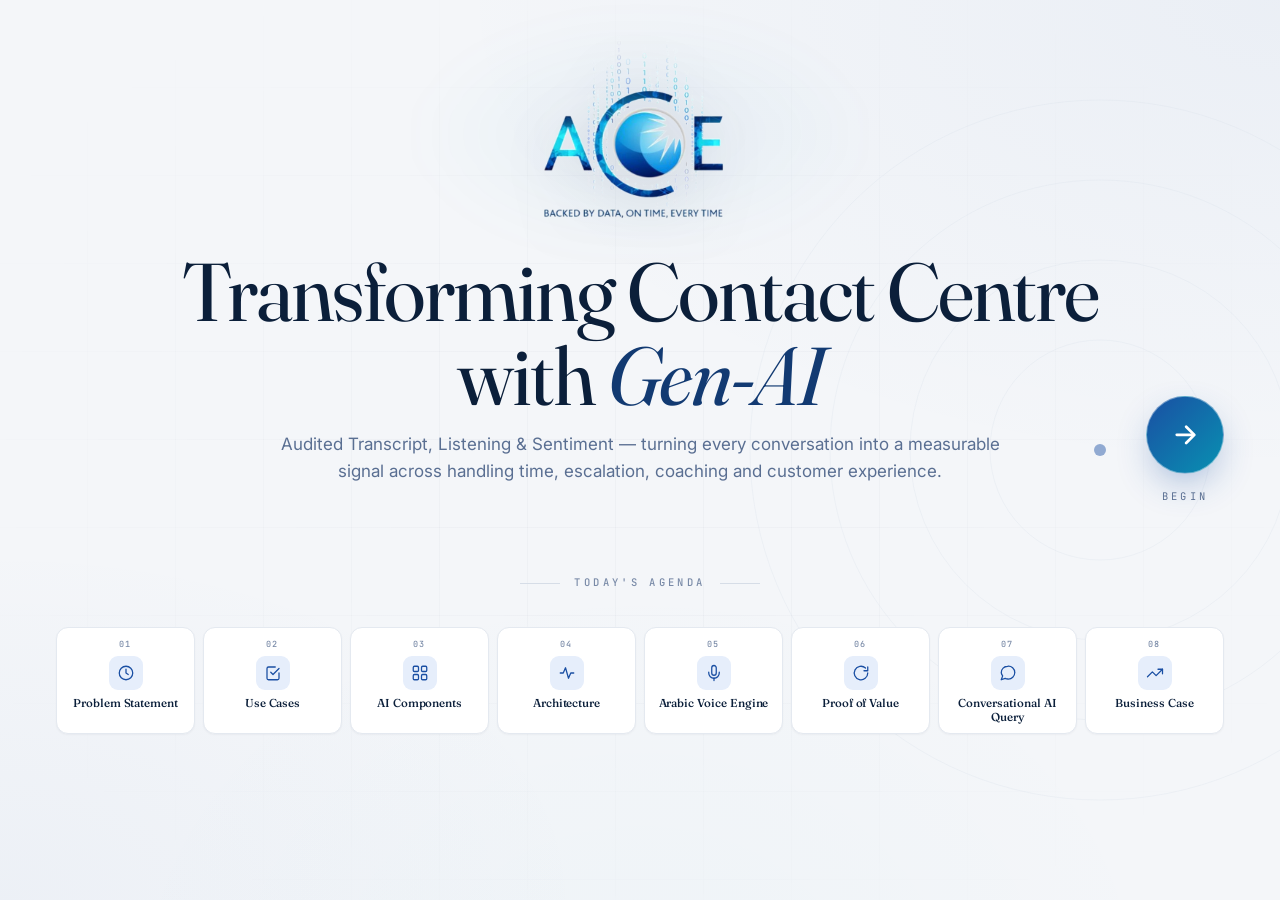
==== call_centre_demo_dashboard/index.html @ cc0161f7 "landing page finalized" ====
<!DOCTYPE html>
<html lang="en">
<head>
<meta charset="UTF-8" />
<meta name="viewport" content="width=device-width, initial-scale=1.0" />
<title>ACE ATLAS · Audited Transcript, Listening & Sentiment · ADIB</title>
<link rel="preconnect" href="https://fonts.googleapis.com">
<link rel="preconnect" href="https://fonts.gstatic.com" crossorigin>
<link href="https://fonts.googleapis.com/css2?family=Fraunces:opsz,wght@9..144,300;9..144,400;9..144,500;9..144,600;9..144,700&family=Inter:wght@300;400;500;600;700&family=JetBrains+Mono:wght@400;500&display=swap" rel="stylesheet">
<style>
  :root {
    /* ============ SIDEBAR (dark navy, retained) ============ */
    --nav-bg-1: #0a1a33;
    --nav-bg-2: #061226;
    --nav-text: #d8e2f2;
    --nav-text-muted: #8198b8;
    --nav-text-quiet: #5b7095;
    --nav-line: rgba(180, 200, 230, 0.08);
    --nav-line-strong: rgba(180, 200, 230, 0.14);
    --nav-active-bg: rgba(255, 255, 255, 0.04);

    /* ============ EXECUTIVE WORKSPACE (light) ============ */
    --bg-canvas: #F4F6F9;
    --bg-elevated: #FFFFFF;
    --bg-warm: #F7F8FA;
    --bg-cool: #EEF2F7;
    --bg-section: #FBFCFD;

    --line: #E4E9F0;
    --line-soft: #EDF1F6;
    --line-strong: #D6DDE7;

    --ink-900: #0B1F3A;
    --ink-800: #123A72;
    --ink-700: #1F3A66;
    --ink-600: #3A4F73;
    --ink-500: #5A6F92;
    --ink-400: #7A8BA8;
    --ink-300: #A3B0C5;

    --accent-blue: #1A4FA3;
    --accent-blue-soft: #E6EEFB;
    --accent-cyan: #0891B2;
    --accent-cyan-soft: #E0F2F8;
    --accent-gold: #B08D3E;
    --accent-gold-soft: #F5EFE0;

    --nav-w: 272px;
    --nav-w-collapsed: 78px;

    --font-display: 'Fraunces', 'Times New Roman', serif;
    --font-body: 'Inter', system-ui, -apple-system, sans-serif;
    --font-mono: 'JetBrains Mono', ui-monospace, monospace;

    --shadow-xs: 0 1px 2px rgba(11, 31, 58, 0.04);
    --shadow-sm: 0 1px 2px rgba(11, 31, 58, 0.04), 0 2px 4px rgba(11, 31, 58, 0.04);
    --shadow-md: 0 2px 4px rgba(11, 31, 58, 0.04), 0 8px 16px rgba(11, 31, 58, 0.05);
    --shadow-lg: 0 4px 8px rgba(11, 31, 58, 0.05), 0 24px 40px -12px rgba(11, 31, 58, 0.08);
    --shadow-xl: 0 8px 16px rgba(11, 31, 58, 0.06), 0 40px 80px -20px rgba(11, 31, 58, 0.12);
  }

  * { box-sizing: border-box; margin: 0; padding: 0; }

  html, body {
    background: var(--bg-canvas);
    color: var(--ink-600);
    font-family: var(--font-body);
    font-weight: 400;
    font-size: 15px;
    line-height: 1.55;
    -webkit-font-smoothing: antialiased;
    -moz-osx-font-smoothing: grayscale;
    text-rendering: optimizeLegibility;
    overflow-x: hidden;
  }

  body {
    min-height: 100vh;
    background:
      radial-gradient(1400px 800px at 100% 0%, rgba(26, 79, 163, 0.025), transparent 60%),
      radial-gradient(1000px 600px at 0% 100%, rgba(26, 79, 163, 0.02), transparent 60%),
      var(--bg-canvas);
    background-attachment: fixed;
  }

  ::selection { background: var(--accent-blue-soft); color: var(--ink-900); }

  /* ============ SIDEBAR ============ */
  .sidebar {
    position: fixed;
    top: 0; left: 0; bottom: 0;
    width: var(--nav-w);
    background: linear-gradient(180deg, var(--nav-bg-1) 0%, var(--nav-bg-2) 100%);
    border-right: 1px solid rgba(0, 0, 0, 0.2);
    z-index: 50;
    display: flex; flex-direction: column;
    transition: width 0.45s cubic-bezier(.2,.8,.2,1);
    overflow: hidden;
    box-shadow: 1px 0 0 rgba(255,255,255,0.02) inset, 4px 0 24px -8px rgba(11, 31, 58, 0.15);
  }
  .sidebar.collapsed { width: var(--nav-w-collapsed); }

  .sidebar::before {
    content: "";
    position: absolute; inset: 0;
    background:
      radial-gradient(600px 400px at 0% 0%, rgba(26, 79, 163, 0.18), transparent 50%),
      radial-gradient(400px 300px at 100% 100%, rgba(26, 79, 163, 0.08), transparent 50%);
    pointer-events: none;
  }

  .brand {
    /* Stacks two sections vertically:
         Row 1 (.brand-top)  : logo + "ATLAS" side-by-side
         Row 2 (.brand-tag)  : tag line on its own, spanning full sidebar width
           so "AUDITED TRANSCRIPT" / "LISTENING & SENTIMENT" fit on two lines. */
    padding: 20px 22px 18px;
    display: flex; flex-direction: column; gap: 12px;
    border-bottom: 1px solid var(--nav-line);
    min-height: 96px;
    position: relative;
    z-index: 1;
  }
  .brand-top {
    display: flex;
    align-items: center;
    gap: 14px;
    min-width: 0;
  }
  .brand-mark {
    /* Matches ace-atlas-logo.png aspect (~1024×815 ≈ 1.26:1). Rounded plate +
       border only — artwork carries its own background. */
    width: 58px;
    height: 46px;
    flex-shrink: 0;
    border-radius: 10px;
    border: 1px solid rgba(255, 255, 255, 0.08);
    box-shadow:
      inset 0 1px 0 rgba(255, 255, 255, 0.06),
      0 6px 18px -6px rgba(0, 0, 0, 0.45);
    overflow: hidden;
    display: block;
    transition: width 0.35s, height 0.35s, border-radius 0.35s;
  }
  .brand-mark img {
    width: 100%;
    height: 100%;
    object-fit: contain;
    display: block;
  }
  .brand-name {
    font-family: var(--font-display);
    font-weight: 500;
    /* Sized to match the brand-mark height (46px) so the wordmark
       feels balanced beside the logo rather than dominated by it. */
    font-size: 36px;
    letter-spacing: 0.005em;
    color: #F2F6FC;
    white-space: nowrap;
    line-height: 1;
    opacity: 1;
    transition: opacity .25s;
  }
  .brand-tag {
    font-family: var(--font-mono);
    font-size: 9px;
    letter-spacing: 0.20em;
    color: var(--nav-text-muted);
    text-transform: uppercase;
    font-weight: 500;
    line-height: 1.6;
    position: relative;
    padding-top: 10px;
    opacity: 1;
    transition: opacity .25s;
    /* Full sidebar width so each tag line fits without wrapping further. */
    white-space: nowrap;
  }
  .sidebar.collapsed .brand-name,
  .sidebar.collapsed .brand-tag {
    opacity: 0;
    pointer-events: none;
  }
  /* When the sidebar is collapsed (78px wide), the full-width brand mark
     would clip against the rail. Shrink the logo and tighten the brand
     padding so it sits comfortably aligned to the left of the icon rail. */
  .sidebar.collapsed .brand {
    padding: 14px 8px 12px;
    align-items: flex-start;
  }
  .sidebar.collapsed .brand-top {
    gap: 0;
    justify-content: flex-start;
  }
  .sidebar.collapsed .brand-mark {
    width: 48px;
    height: 38px;
    border-radius: 7px;
  }
  .brand-tag::before {
    content: "";
    position: absolute;
    top: 0; left: 0;
    width: 22px; height: 1px;
    background: linear-gradient(90deg, rgba(143, 168, 204, 0.55), rgba(143, 168, 204, 0));
  }

  .nav-label {
    padding: 26px 28px 12px;
    font-family: var(--font-mono);
    font-size: 9.5px;
    letter-spacing: 0.24em;
    color: var(--nav-text-quiet);
    text-transform: uppercase;
    font-weight: 500;
    opacity: 1;
    transition: opacity .25s;
    position: relative; z-index: 1;
  }
  .sidebar.collapsed .nav-label { opacity: 0; }

  .nav { list-style: none; padding: 0 14px; flex: 1; position: relative; z-index: 1; }
  .nav-item {
    position: relative;
    display: flex;
    align-items: center;
    gap: 14px;
    padding: 11px 14px;
    margin-bottom: 3px;
    border-radius: 8px;
    color: var(--nav-text);
    cursor: pointer;
    font-size: 13.5px;
    font-weight: 450;
    letter-spacing: -0.005em;
    transition: all 0.3s cubic-bezier(.2,.8,.2,1);
    white-space: nowrap;
    overflow: hidden;
  }
  .nav-item::before {
    content: "";
    position: absolute;
    left: 0; top: 50%; transform: translateY(-50%);
    width: 2px; height: 0;
    background: #E6EEFB;
    border-radius: 0 2px 2px 0;
    transition: height 0.3s cubic-bezier(.2,.8,.2,1);
  }
  .nav-item:hover {
    background: rgba(255, 255, 255, 0.04);
    color: #F2F6FC;
  }
  .nav-item.active {
    background: var(--nav-active-bg);
    color: #F2F6FC;
    font-weight: 500;
  }
  .nav-item.active::before { height: 18px; }
  .nav-item .icon {
    width: 18px; height: 18px;
    flex-shrink: 0;
    stroke: currentColor;
    stroke-width: 1.5;
    fill: none;
    stroke-linecap: round;
    stroke-linejoin: round;
    opacity: 0.85;
  }
  .nav-item.active .icon { opacity: 1; }
  .nav-item .label { opacity: 1; transition: opacity 0.25s; }
  .sidebar.collapsed .nav-item .label { opacity: 0; }

  .nav-footer {
    padding: 18px 22px 24px;
    border-top: 1px solid var(--nav-line);
    display: flex; align-items: center; gap: 12px;
    position: relative; z-index: 1;
  }
  .nav-footer .avatar {
    width: 36px; height: 36px; border-radius: 50%;
    background: linear-gradient(135deg, #1A4FA3, #0B1F3A);
    border: 1px solid rgba(255, 255, 255, 0.1);
    display: flex; align-items: center; justify-content: center;
    font-family: var(--font-display); font-weight: 500; font-size: 14px;
    color: #F2F6FC;
    flex-shrink: 0;
  }
  .nav-footer .who { line-height: 1.3; opacity: 1; transition: opacity 0.25s; overflow: hidden; white-space: nowrap; }
  .sidebar.collapsed .nav-footer .who { opacity: 0; }
  .nav-footer .who .name { font-size: 13px; font-weight: 500; color: #F2F6FC; }
  .nav-footer .who .role { font-size: 11px; color: var(--nav-text-muted); margin-top: 2px; font-weight: 400; }

  .collapse-btn {
    position: absolute;
    top: 50%;
    right: -12px;
    transform: translateY(-50%);
    width: 24px; height: 24px;
    border-radius: 50%;
    background: #FFFFFF;
    border: 1px solid var(--line);
    color: var(--ink-600);
    cursor: pointer;
    display: flex; align-items: center; justify-content: center;
    z-index: 51;
    transition: all 0.3s;
    box-shadow: var(--shadow-sm);
  }
  .collapse-btn:hover { color: var(--accent-blue); border-color: var(--line-strong); }
  .collapse-btn svg { width: 12px; height: 12px; transition: transform 0.4s; }
  .sidebar.collapsed .collapse-btn svg { transform: rotate(180deg); }

  /* ============ MAIN ============ */
  .main {
    margin-left: var(--nav-w);
    transition: margin-left 0.45s cubic-bezier(.2,.8,.2,1);
    min-height: 100vh;
    position: relative;
  }
  .sidebar.collapsed ~ .main { margin-left: var(--nav-w-collapsed); }

  /* ============ SIDEBAR LAUNCH CTA ============ */
  .nav-cta-wrap {
    margin: 10px 16px 4px;
    padding-top: 12px;
    border-top: 1px solid var(--nav-line);
    position: relative; z-index: 1;
  }
  .nav-cta-label {
    font-family: var(--font-mono);
    font-size: 9.5px;
    letter-spacing: 0.24em;
    color: var(--nav-text-quiet);
    text-transform: uppercase;
    font-weight: 500;
    margin-bottom: 8px;
    padding-left: 4px;
    opacity: 1;
    transition: opacity .25s;
  }
  .sidebar.collapsed .nav-cta-label { opacity: 0; }
  .nav-launch {
    display: inline-flex; align-items: center; gap: 10px;
    padding: 10px 14px;
    background: linear-gradient(135deg, #123A72 0%, #1A4FA3 100%);
    color: #F2F6FC;
    border: 1px solid rgba(109, 200, 255, 0.25);
    border-radius: 10px;
    font-family: var(--font-body);
    font-size: 13px;
    font-weight: 500;
    text-decoration: none;
    cursor: pointer;
    transition: all 0.3s cubic-bezier(.2,.8,.2,1);
    box-shadow: 0 4px 14px -6px rgba(11, 31, 58, 0.5);
    position: relative;
    overflow: hidden;
    white-space: nowrap;
    width: max-content;
    max-width: 100%;
  }
  .nav-launch::before {
    content: "";
    position: absolute; inset: 0;
    background: linear-gradient(135deg, transparent 30%, rgba(109, 200, 255, 0.22) 50%, transparent 70%);
    transform: translateX(-100%);
    transition: transform 0.6s cubic-bezier(.2,.8,.2,1);
  }
  .nav-launch:hover {
    transform: translateY(-1px);
    border-color: rgba(109, 200, 255, 0.55);
    box-shadow: 0 10px 22px -8px rgba(11, 31, 58, 0.65);
  }
  .nav-launch:hover::before { transform: translateX(100%); }
  .nav-launch .cta-dot {
    width: 6px; height: 6px; border-radius: 50%;
    background: #6DC8FF;
    box-shadow: 0 0 8px rgba(109, 200, 255, 0.7);
    flex-shrink: 0;
  }
  .nav-launch .cta-text {
    flex: 0 1 auto;
    opacity: 1;
    transition: opacity .25s;
  }
  .nav-launch svg {
    width: 14px; height: 14px;
    fill: none; stroke: currentColor; stroke-width: 1.8;
    stroke-linecap: round; stroke-linejoin: round;
    opacity: 0.9;
    flex-shrink: 0;
    transition: opacity .25s, transform .3s;
  }
  .nav-launch:hover svg { transform: translateX(2px); }
  .sidebar.collapsed .nav-launch {
    padding: 12px;
    justify-content: center;
    gap: 0;
  }
  .sidebar.collapsed .nav-launch .cta-text,
  .sidebar.collapsed .nav-launch svg { opacity: 0; width: 0; pointer-events: none; }

  /* ============ SECTION ============ */
  .section { display: none; padding: 64px 56px 96px; animation: fadeUp 0.6s cubic-bezier(.2,.8,.2,1); }
  .section.active { display: block; }
  @keyframes fadeUp {
    from { opacity: 0; transform: translateY(12px); }
    to { opacity: 1; transform: translateY(0); }
  }

  .hero {
    max-width: 1280px;
    margin: 0 auto 56px;
    position: relative;
  }
  .eyebrow {
    display: inline-flex; align-items: center; gap: 10px;
    font-family: var(--font-mono);
    font-size: 10.5px;
    letter-spacing: 0.28em;
    color: var(--accent-blue);
    text-transform: uppercase;
    margin-bottom: 24px;
    padding: 6px 12px 6px 10px;
    border: 1px solid var(--line-strong);
    border-radius: 100px;
    background: var(--bg-elevated);
    font-weight: 500;
  }
  .eyebrow::before {
    content: ""; width: 5px; height: 5px; border-radius: 50%;
    background: var(--accent-blue);
  }
  .hero h1 {
    font-family: var(--font-display);
    font-weight: 400;
    font-size: clamp(38px, 5vw, 64px);
    line-height: 1.05;
    letter-spacing: -0.025em;
    color: var(--ink-900);
    margin-bottom: 24px;
    max-width: 980px;
  }
  .hero h1 .accent {
    font-style: italic;
    font-weight: 400;
    color: var(--ink-800);
  }
  .hero p.sub {
    font-size: 17px;
    line-height: 1.6;
    color: var(--ink-500);
    max-width: 680px;
    font-weight: 400;
  }
  .hero-meta {
    margin-top: 40px;
    display: flex; align-items: center; gap: 40px;
    padding-top: 30px;
    border-top: 1px solid var(--line);
    max-width: 760px;
  }
  .hero-meta .stat .num {
    font-family: var(--font-display);
    font-size: 32px;
    font-weight: 500;
    color: var(--ink-900);
    letter-spacing: -0.02em;
    line-height: 1;
  }
  .hero-meta .stat .num .unit {
    font-family: var(--font-body);
    font-size: 15px;
    color: var(--ink-400);
    margin-left: 6px;
    font-weight: 500;
    letter-spacing: 0;
  }
  .hero-meta .stat .lbl {
    font-family: var(--font-mono);
    font-size: 10px;
    letter-spacing: 0.18em;
    color: var(--ink-400);
    text-transform: uppercase;
    margin-top: 10px;
    font-weight: 500;
  }
  .hero-meta .divider { width: 1px; height: 36px; background: var(--line-strong); }

  .hero-mark {
    position: absolute;
    top: 0; right: 0;
    width: 280px; height: 280px;
    pointer-events: none;
    opacity: 0.5;
  }

  /* ============ GRID ============ */
  .grid {
    max-width: 1280px;
    margin: 0 auto;
    display: grid;
    gap: 20px;
    grid-template-columns: repeat(12, 1fr);
  }
  .card {
    position: relative;
    background: var(--bg-elevated);
    border: 1px solid var(--line);
    border-radius: 14px;
    padding: 32px 30px;
    overflow: hidden;
    transition: all 0.35s cubic-bezier(.2,.8,.2,1);
    box-shadow: var(--shadow-xs);
  }
  .card:hover {
    border-color: var(--line-strong);
    transform: translateY(-2px);
    box-shadow: var(--shadow-md);
  }

  .card.span-3 { grid-column: span 3; }
  .card.span-4 { grid-column: span 4; }
  .card.span-6 { grid-column: span 6; }
  .card.span-8 { grid-column: span 8; }
  .card.span-12 { grid-column: span 12; }

  .card-icon {
    width: 42px; height: 42px;
    border-radius: 10px;
    background: var(--accent-blue-soft);
    border: 1px solid #D7E4F7;
    display: flex; align-items: center; justify-content: center;
    margin-bottom: 22px;
    color: var(--accent-blue);
  }
  .card-icon svg { width: 19px; height: 19px; fill: none; stroke: currentColor; stroke-width: 1.6; stroke-linecap: round; stroke-linejoin: round; }
  .card h3 {
    font-family: var(--font-display);
    font-weight: 500;
    font-size: 21px;
    letter-spacing: -0.018em;
    color: var(--ink-900);
    margin-bottom: 10px;
    line-height: 1.25;
  }
  .card p {
    font-size: 14px;
    line-height: 1.6;
    color: var(--ink-500);
  }
  .card .index {
    position: absolute;
    top: 24px; right: 26px;
    font-family: var(--font-mono);
    font-size: 10.5px;
    letter-spacing: 0.14em;
    color: var(--ink-300);
    font-weight: 500;
  }
  .card .tag {
    display: inline-block;
    margin-top: 18px;
    font-family: var(--font-mono);
    font-size: 10px;
    letter-spacing: 0.16em;
    color: var(--ink-700);
    text-transform: uppercase;
    padding: 4px 10px;
    border: 1px solid var(--line-strong);
    border-radius: 100px;
    background: var(--bg-warm);
    font-weight: 500;
  }

  /* ============ FEATURE ROW ============ */
  .feature-row {
    max-width: 1280px;
    margin: 0 auto 28px;
    display: flex; align-items: end; justify-content: space-between;
    gap: 24px;
    padding-bottom: 18px;
    border-bottom: 1px solid var(--line);
  }
  .feature-row h2 {
    font-family: var(--font-display);
    font-weight: 500;
    font-size: 26px;
    letter-spacing: -0.02em;
    color: var(--ink-900);
    line-height: 1.2;
  }
  .feature-row .meta {
    font-family: var(--font-mono);
    font-size: 10.5px;
    letter-spacing: 0.18em;
    color: var(--ink-400);
    text-transform: uppercase;
    font-weight: 500;
  }

  /* ============ COPILOT SHELL (Section 6) ============ */
  .copilot-shell {
    max-width: 1280px;
    margin: 0 auto;
    background: var(--bg-elevated);
    border: 1px solid var(--line);
    border-radius: 16px;
    box-shadow: var(--shadow-lg);
    display: grid;
    grid-template-columns: 248px 1fr;
    height: 740px;
    position: relative;
    overflow: hidden;
  }
  .copilot-shell::before {
    content: ""; position: absolute; top: 0; left: 0; right: 0; height: 3px;
    background: linear-gradient(90deg, var(--accent-blue) 0%, var(--accent-cyan) 100%);
    opacity: 0.85;
    z-index: 1;
  }

  /* ----- Left rail ----- */
  .copilot-rail {
    background: var(--bg-warm);
    border-right: 1px solid var(--line);
    padding: 30px 22px;
    overflow-y: auto;
    display: flex; flex-direction: column; gap: 28px;
  }
  .rail-section { display: flex; flex-direction: column; }
  .rail-label {
    font-family: var(--font-mono);
    font-size: 10px;
    letter-spacing: 0.22em;
    color: var(--ink-400);
    text-transform: uppercase;
    margin-bottom: 14px;
    font-weight: 500;
  }
  .rail-list { display: flex; flex-direction: column; gap: 8px; }
  .q-chip {
    text-align: left;
    width: 100%;
    padding: 12px 14px;
    background: var(--bg-elevated);
    border: 1px solid var(--line);
    border-radius: 10px;
    color: var(--ink-700);
    font-family: var(--font-body);
    font-size: 13px;
    line-height: 1.42;
    cursor: pointer;
    transition: all 0.2s ease;
    font-weight: 450;
  }
  .q-chip:hover {
    border-color: var(--accent-cyan);
    color: var(--ink-900);
    transform: translateX(2px);
  }
  .q-chip.active {
    border-color: var(--accent-cyan);
    background: var(--accent-cyan-soft);
    color: var(--ink-900);
    box-shadow: 0 0 0 3px rgba(8, 145, 178, 0.08);
    font-weight: 500;
  }
  .q-chip.muted {
    background: transparent;
    border-color: transparent;
    color: var(--ink-500);
    padding: 9px 12px;
    font-size: 12.5px;
  }
  .q-chip.muted:hover {
    background: var(--bg-elevated);
    border-color: var(--line);
    color: var(--ink-700);
    transform: none;
  }
  .q-chip .q-tag {
    display: inline-block;
    margin-right: 6px;
    padding: 1px 6px;
    border-radius: 4px;
    background: var(--accent-cyan-soft);
    color: var(--accent-cyan);
    font-family: var(--font-mono);
    font-size: 9px;
    letter-spacing: 0.1em;
    text-transform: uppercase;
    font-weight: 600;
    vertical-align: 1px;
  }

  /* ----- Main chat panel ----- */
  .copilot-main {
    display: flex;
    flex-direction: column;
    height: 100%;
    min-height: 0;
    background: var(--bg-elevated);
  }
  .copilot-header {
    display: flex;
    justify-content: space-between;
    align-items: center;
    padding: 22px 32px;
    border-bottom: 1px solid var(--line);
    background: var(--bg-section);
  }
  .copilot-bot {
    display: flex;
    align-items: center;
    gap: 14px;
  }
  .bot-mark {
    width: 42px; height: 42px;
    border-radius: 12px;
    background: linear-gradient(135deg, var(--accent-blue) 0%, var(--accent-cyan) 100%);
    display: grid; place-items: center;
    color: white;
    box-shadow: 0 4px 14px rgba(26, 79, 163, 0.22);
    flex-shrink: 0;
  }
  .bot-mark svg { width: 20px; height: 20px; }
  .bot-name {
    font-family: var(--font-display);
    font-size: 20px;
    font-weight: 500;
    color: var(--ink-900);
    letter-spacing: -0.01em;
    line-height: 1.1;
  }
  .bot-status {
    font-family: var(--font-mono);
    font-size: 10.5px;
    letter-spacing: 0.06em;
    color: var(--ink-400);
    display: flex; align-items: center; gap: 7px;
    margin-top: 4px;
  }
  .status-dot {
    width: 7px; height: 7px; border-radius: 50%;
    background: #10B981;
    box-shadow: 0 0 0 3px rgba(16, 185, 129, 0.18);
    animation: pulse-live 2s infinite;
  }
  @keyframes pulse-live {
    0%, 100% { box-shadow: 0 0 0 3px rgba(16, 185, 129, 0.18); }
    50% { box-shadow: 0 0 0 5px rgba(16, 185, 129, 0.08); }
  }
  .copilot-actions { display: flex; gap: 8px; }
  .btn-icon {
    width: 34px; height: 34px;
    border-radius: 9px;
    background: var(--bg-elevated);
    border: 1px solid var(--line);
    display: grid; place-items: center;
    cursor: pointer;
    color: var(--ink-500);
    transition: all 0.2s;
  }
  .btn-icon:hover { color: var(--accent-blue); border-color: var(--accent-blue); }
  .btn-icon svg { width: 14px; height: 14px; }

  /* ----- Chat stream ----- */
  .copilot-stream {
    flex: 1 1 0;
    min-height: 0;
    padding: 28px 32px 8px;
    overflow-y: auto;
    display: flex;
    flex-direction: column;
    gap: 22px;
    scroll-behavior: smooth;
  }
  .copilot-stream::-webkit-scrollbar { width: 6px; }
  .copilot-stream::-webkit-scrollbar-track { background: transparent; }
  .copilot-stream::-webkit-scrollbar-thumb { background: var(--line-strong); border-radius: 3px; }

  .msg { display: flex; gap: 12px; max-width: 100%; align-items: flex-start; }
  .msg.user { justify-content: flex-end; }
  .msg-avatar {
    width: 32px; height: 32px;
    border-radius: 9px;
    background: linear-gradient(135deg, var(--accent-blue) 0%, var(--accent-cyan) 100%);
    display: grid; place-items: center;
    flex-shrink: 0;
    margin-top: 4px;
    box-shadow: 0 2px 8px rgba(26, 79, 163, 0.18);
  }
  .msg-avatar svg { width: 14px; height: 14px; color: white; }
  .msg-bubble {
    background: var(--bg-warm);
    border: 1px solid var(--line);
    border-radius: 14px;
    padding: 16px 20px;
    max-width: 82%;
    font-size: 14px;
    line-height: 1.6;
    color: var(--ink-700);
  }
  .msg-bubble p { margin: 0; }
  .msg-bubble p + p,
  .msg-bubble p + .bubble-list,
  .msg-bubble .bubble-list + p { margin-top: 10px; }
  .msg-bubble strong { color: var(--ink-900); font-weight: 600; }
  .msg.user .msg-bubble {
    background: var(--accent-blue-soft);
    border-color: rgba(26, 79, 163, 0.12);
    color: var(--ink-900);
    font-weight: 450;
  }
  .msg-tag {
    font-family: var(--font-mono);
    font-size: 10px;
    letter-spacing: 0.16em;
    color: var(--ink-400);
    text-transform: uppercase;
    align-self: center;
    margin-left: 4px;
    flex-shrink: 0;
  }

  /* ----- Structured list inside bot bubble ----- */
  .bubble-list {
    background: var(--bg-elevated);
    border: 1px solid var(--line);
    border-radius: 10px;
    overflow: hidden;
  }
  .bubble-item {
    display: flex;
    justify-content: space-between;
    align-items: center;
    gap: 14px;
    padding: 11px 16px;
    border-bottom: 1px solid var(--line-soft);
    font-size: 13.5px;
    color: var(--ink-700);
  }
  .bubble-item:last-child { border-bottom: none; }
  .bubble-item .item-l { flex: 1; min-width: 0; }
  .bubble-item .item-r {
    font-family: var(--font-display);
    color: var(--accent-cyan);
    font-weight: 500;
    font-feature-settings: "tnum";
    font-style: italic;
    font-size: 14px;
    white-space: nowrap;
  }
  .bubble-item .item-r.score { color: var(--ink-800); }
  .bubble-item .item-r.score .mom-up { color: #0E9F6E; }
  .bubble-item .item-r.score .mom-dn { color: #C2410C; }
  .bubble-insight {
    margin-top: 14px;
    padding: 12px 14px;
    border-left: 3px solid var(--accent-cyan);
    background: var(--accent-cyan-soft);
    border-radius: 0 8px 8px 0;
    font-size: 13.5px;
    color: var(--ink-700);
    line-height: 1.55;
  }
  .bubble-insight strong { color: var(--ink-900); }

  /* ----- Inline audio card ----- */
  .audio-card {
    margin-top: 10px;
    padding: 12px 14px;
    background: var(--bg-elevated);
    border: 1px solid var(--line);
    border-radius: 10px;
    transition: border-color 0.2s, box-shadow 0.2s;
  }
  .audio-card:hover { border-color: var(--accent-cyan); box-shadow: 0 2px 12px -4px rgba(8,145,178,0.18); }
  .audio-row {
    display: flex; align-items: center; gap: 14px;
  }
  .audio-play {
    width: 38px; height: 38px;
    border-radius: 50%;
    border: 1px solid var(--accent-cyan);
    background: var(--accent-cyan-soft);
    color: var(--accent-cyan);
    display: grid; place-items: center;
    cursor: pointer;
    flex-shrink: 0;
    transition: all 0.2s;
  }
  .audio-play:hover { background: var(--accent-cyan); color: white; }
  .audio-play svg { width: 12px; height: 12px; fill: currentColor; }
  .audio-meta { flex: 1; min-width: 0; }
  .audio-head {
    display: flex; align-items: center; gap: 10px; margin-bottom: 3px;
  }
  .audio-id {
    font-family: var(--font-mono);
    font-size: 10.5px;
    letter-spacing: 0.06em;
    color: var(--accent-blue);
    font-weight: 600;
    background: var(--accent-blue-soft);
    padding: 2px 7px;
    border-radius: 4px;
  }
  .audio-sub {
    font-family: var(--font-mono);
    font-size: 10.5px;
    color: var(--ink-400);
  }
  .audio-title { font-size: 13px; color: var(--ink-800); font-weight: 500; }
  .audio-progress {
    margin-top: 8px;
    height: 4px; border-radius: 2px;
    background: var(--line);
    position: relative;
    overflow: hidden;
  }
  .audio-bar {
    position: absolute; top: 0; left: 0; bottom: 0;
    background: linear-gradient(90deg, var(--accent-blue), var(--accent-cyan));
    border-radius: 2px;
    width: 0%;
    transition: width 0.1s linear;
  }
  .audio-time {
    font-family: var(--font-mono);
    font-size: 11px;
    color: var(--ink-400);
    min-width: 78px;
    text-align: right;
    flex-shrink: 0;
  }

  /* ----- Typing indicator ----- */
  .typing-dots {
    display: inline-flex; gap: 5px; align-items: center;
    padding: 4px 2px;
  }
  .typing-dots i {
    width: 6px; height: 6px; border-radius: 50%;
    background: var(--ink-400);
    animation: typing 1.2s infinite;
  }
  .typing-dots i:nth-child(2) { animation-delay: 0.2s; }
  .typing-dots i:nth-child(3) { animation-delay: 0.4s; }
  @keyframes typing {
    0%, 60%, 100% { transform: translateY(0); opacity: 0.5; }
    30% { transform: translateY(-4px); opacity: 1; }
  }

  /* ----- Input bar ----- */
  .copilot-input {
    display: flex; align-items: center;
    padding: 18px 32px;
    border-top: 1px solid var(--line);
    gap: 14px;
    background: var(--bg-section);
  }
  .copilot-input input {
    flex: 1;
    background: var(--bg-elevated);
    border: 1px solid var(--line);
    border-radius: 10px;
    padding: 13px 16px;
    font-family: var(--font-body);
    font-size: 14px;
    color: var(--ink-900);
    outline: none;
    transition: border-color 0.2s, box-shadow 0.2s;
  }
  .copilot-input input::placeholder { color: var(--ink-400); }
  .copilot-input input:focus {
    border-color: var(--accent-blue);
    box-shadow: 0 0 0 3px var(--accent-blue-soft);
  }
  .btn-ask {
    padding: 13px 22px;
    background: var(--ink-900);
    color: white;
    border: none;
    border-radius: 10px;
    font-family: var(--font-mono);
    font-size: 11px;
    letter-spacing: 0.2em;
    text-transform: uppercase;
    cursor: pointer;
    font-weight: 600;
    display: inline-flex; align-items: center; gap: 8px;
    transition: background 0.2s, transform 0.1s;
  }
  .btn-ask:hover { background: var(--accent-blue); }
  .btn-ask:active { transform: scale(0.98); }
  .btn-ask svg { width: 14px; height: 14px; }

  /* ----- Copilot responsive ----- */
  @media (max-width: 1100px) {
    .copilot-shell { grid-template-columns: 224px 1fr; }
    .copilot-header { padding: 20px 24px; }
    .copilot-stream { padding: 22px 24px 6px; }
    .copilot-input { padding: 16px 24px; }
  }
  @media (max-width: 860px) {
    .copilot-shell { grid-template-columns: 1fr; height: auto; }
    .copilot-rail {
      border-right: none;
      border-bottom: 1px solid var(--line);
      max-height: 280px;
    }
    .copilot-main { height: 620px; }
    .msg-bubble { max-width: 92%; }
    .audio-row { flex-wrap: wrap; }
    .audio-time { min-width: 60px; font-size: 10px; }
  }

  /* ============ ARCHITECTURE CANVAS ============ */
  .arch-canvas {
    max-width: 1280px;
    margin: 0 auto;
    aspect-ratio: 16 / 7.2;
    background: var(--bg-elevated);
    border: 1px solid var(--line);
    border-radius: 16px;
    position: relative;
    overflow: hidden;
    box-shadow: var(--shadow-sm);
  }
  .arch-canvas::before {
    content: ""; position: absolute; inset: 0;
    background-image:
      linear-gradient(rgba(11, 31, 58, 0.03) 1px, transparent 1px),
      linear-gradient(90deg, rgba(11, 31, 58, 0.03) 1px, transparent 1px);
    background-size: 40px 40px;
    mask-image: radial-gradient(ellipse at 50% 50%, black 30%, transparent 80%);
  }
  .arch-placeholder {
    position: absolute; inset: 0;
    display: flex; align-items: center; justify-content: center;
    flex-direction: column;
    gap: 14px;
  }
  .arch-placeholder .label {
    font-family: var(--font-mono);
    font-size: 10.5px;
    letter-spacing: 0.24em;
    color: var(--ink-400);
    text-transform: uppercase;
    font-weight: 500;
  }
  .arch-placeholder .title-px {
    font-family: var(--font-display);
    font-weight: 400;
    font-size: 26px;
    color: var(--ink-700);
    letter-spacing: -0.02em;
  }

  /* ============ PROCESSOR ============ */
  .processor {
    max-width: 1280px;
    margin: 0 auto;
    background: var(--bg-elevated);
    border: 1px solid var(--line);
    border-radius: 16px;
    padding: 48px;
    position: relative;
    overflow: hidden;
    box-shadow: var(--shadow-sm);
  }
  .processor-stats {
    display: grid;
    grid-template-columns: repeat(4, 1fr);
    gap: 32px;
    margin-bottom: 42px;
    padding-bottom: 36px;
    border-bottom: 1px solid var(--line);
  }
  .processor-stats .item .v {
    font-family: var(--font-display);
    font-weight: 500;
    font-size: 36px;
    letter-spacing: -0.025em;
    color: var(--ink-900);
    line-height: 1;
  }
  .processor-stats .item .v .u {
    font-family: var(--font-body);
    font-weight: 500;
    color: var(--ink-400);
    font-size: 14px;
    margin-left: 6px;
    letter-spacing: 0;
  }
  .processor-stats .item .l {
    font-family: var(--font-mono);
    font-size: 10px;
    letter-spacing: 0.18em;
    color: var(--ink-400);
    text-transform: uppercase;
    margin-top: 12px;
    font-weight: 500;
  }
  .pipeline {
    display: flex; align-items: center; gap: 0;
    overflow-x: auto;
    padding: 8px 0;
  }
  .pipeline-step {
    flex: 1;
    min-width: 160px;
    padding: 20px 16px;
    background: var(--bg-warm);
    border: 1px solid var(--line);
    border-radius: 10px;
    text-align: center;
    position: relative;
    transition: all 0.3s;
  }
  .pipeline-step:hover {
    border-color: var(--accent-blue);
    background: var(--accent-blue-soft);
  }
  .pipeline-step .num {
    font-family: var(--font-mono);
    font-size: 10px;
    color: var(--accent-blue);
    letter-spacing: 0.18em;
    margin-bottom: 8px;
    font-weight: 600;
  }
  .pipeline-step .nm {
    font-family: var(--font-display);
    font-size: 16px;
    color: var(--ink-900);
    font-weight: 500;
    letter-spacing: -0.01em;
  }
  .pipeline-arrow {
    flex-shrink: 0;
    width: 28px;
    color: var(--ink-300);
    text-align: center;
    font-family: var(--font-mono);
  }

  /* ============ SECTION 1 · PROBLEM STATEMENT (compact overrides) ============ */
  #opportunity .hero { margin-bottom: 32px; }
  #opportunity .eyebrow { margin-bottom: 18px; padding: 5px 11px 5px 9px; font-size: 10px; }
  #opportunity .hero h1 {
    font-size: clamp(32px, 4vw, 48px);
    line-height: 1.08;
    margin-bottom: 16px;
    max-width: 880px;
  }
  #opportunity .hero p.sub { font-size: 15.5px; line-height: 1.6; max-width: 740px; }
  #opportunity .hero-mark { width: 220px; height: 220px; opacity: 0.45; }
  #opportunity .hero-meta { margin-top: 28px; padding-top: 22px; gap: 36px; max-width: 780px; }
  #opportunity .hero-meta .stat .num { font-size: 30px; }
  #opportunity .hero-meta .stat .num .unit { font-size: 14px; margin-left: 5px; }
  #opportunity .hero-meta .stat .lbl { font-size: 10px; margin-top: 8px; letter-spacing: 0.16em; }
  #opportunity .hero-meta .divider { height: 32px; }

  #opportunity .feature-row { margin-bottom: 18px; padding-bottom: 14px; }
  #opportunity .feature-row h2 { font-size: 22px; }
  #opportunity .feature-row .meta { font-size: 10.5px; }

  #opportunity .grid { gap: 16px; }
  #opportunity .card { padding: 22px 20px 24px; border-radius: 12px; }
  #opportunity .card:hover { transform: none; }
  #opportunity .card-icon {
    width: 36px; height: 36px;
    margin-bottom: 14px;
    border-radius: 9px;
  }
  #opportunity .card-icon svg { width: 17px; height: 17px; stroke-width: 1.7; }
  #opportunity .card h3 {
    font-size: 16px;
    line-height: 1.3;
    margin-bottom: 10px;
    letter-spacing: -0.012em;
  }
  #opportunity .card p { font-size: 13px; line-height: 1.55; }
  #opportunity .card .index { top: 16px; right: 16px; font-size: 10px; }

  /* ============ USE CASES · OUTCOMES BOARD (compact) ============ */
  #usecases .hero { margin-bottom: 26px; max-width: 1280px; }
  #usecases .hero .eyebrow { margin-bottom: 14px; padding: 5px 11px 5px 9px; font-size: 10px; }
  #usecases .hero h1 {
    font-size: clamp(28px, 3.4vw, 40px);
    line-height: 1.08;
    margin-bottom: 12px;
    max-width: 920px;
  }
  #usecases .hero p.sub { font-size: 14.5px; line-height: 1.55; max-width: 760px; }

  .outcomes-board {
    max-width: 1280px;
    margin: 0 auto;
    display: grid;
    grid-template-columns: 1fr 360px;
    gap: 18px;
    align-items: stretch;
  }

  /* Spotlight panel (left) */
  .spotlight {
    background: var(--bg-elevated);
    border: 1px solid var(--line);
    border-radius: 18px;
    padding: 32px 34px 28px;
    position: relative;
    overflow: hidden;
    box-shadow: var(--shadow-md);
    display: flex;
    flex-direction: column;
    min-height: 540px;
  }
  .spotlight::before {
    content: "";
    position: absolute;
    top: 0; left: 0; right: 0;
    height: 3px;
    background: linear-gradient(90deg, var(--accent-blue), var(--accent-cyan));
    opacity: 0.9;
  }

  .spotlight-row {
    display: flex;
    align-items: center;
    gap: 16px;
    margin-bottom: 22px;
  }
  .spotlight-icon {
    width: 54px; height: 54px;
    border-radius: 13px;
    background: linear-gradient(135deg, #0B1F3A 0%, #1A4FA3 100%);
    display: flex; align-items: center; justify-content: center;
    color: #F2F6FC;
    flex-shrink: 0;
    box-shadow: 0 6px 16px -8px rgba(11, 31, 58, 0.4);
    position: relative;
  }
  .spotlight-icon::after {
    content: "";
    position: absolute;
    bottom: -3px; right: -3px;
    width: 12px; height: 12px;
    background: #6DC8FF;
    border: 2.5px solid var(--bg-elevated);
    border-radius: 50%;
    box-shadow: 0 0 10px rgba(109, 200, 255, 0.55);
  }
  .spotlight-icon svg { width: 24px; height: 24px; fill: none; stroke: currentColor; stroke-width: 1.6; stroke-linecap: round; stroke-linejoin: round; }

  .spotlight-tags {
    display: flex; gap: 8px;
    margin-left: auto;
    flex-wrap: wrap;
  }
  .spotlight-tag {
    font-family: var(--font-mono);
    font-size: 9.5px;
    letter-spacing: 0.2em;
    padding: 5px 11px;
    border-radius: 100px;
    border: 1px solid var(--line-strong);
    background: var(--bg-warm);
    color: var(--ink-700);
    text-transform: uppercase;
    font-weight: 600;
    display: inline-flex;
    align-items: center;
    gap: 6px;
  }
  .spotlight-tag.tag-hero {
    background: linear-gradient(135deg, #F5EFE0 0%, #EBE0BF 100%);
    border-color: #DDC68A;
    color: #6B5520;
  }
  .spotlight-tag.tag-hero::before {
    content: "";
    width: 5px; height: 5px;
    border-radius: 50%;
    background: #B08D3E;
  }
  .spotlight-tag.tag-problem {
    background: var(--accent-blue-soft);
    border-color: #D7E4F7;
    color: var(--accent-blue);
  }

  .spotlight-title {
    font-family: var(--font-display);
    font-weight: 500;
    font-size: 32px;
    line-height: 1.08;
    letter-spacing: -0.022em;
    color: var(--ink-900);
    margin-bottom: 12px;
  }
  .spotlight-lead {
    font-size: 15px;
    line-height: 1.55;
    color: var(--ink-600);
    margin-bottom: 22px;
    max-width: 680px;
  }

  .spotlight-metric {
    display: inline-flex;
    align-items: baseline;
    gap: 18px;
    padding: 18px 22px;
    background: linear-gradient(135deg, #0B1F3A 0%, #123A72 100%);
    border-radius: 12px;
    margin-bottom: 22px;
    color: #F2F6FC;
    position: relative;
    overflow: hidden;
    align-self: flex-start;
  }
  .spotlight-metric::before {
    content: "";
    position: absolute;
    inset: 0;
    background: radial-gradient(280px 200px at 100% 0%, rgba(109, 200, 255, 0.18), transparent 60%);
    pointer-events: none;
  }
  .metric-v {
    font-family: var(--font-display);
    font-weight: 500;
    font-size: 36px;
    letter-spacing: -0.025em;
    line-height: 1;
    position: relative; z-index: 1;
  }
  .metric-v .metric-u {
    font-family: var(--font-body);
    font-size: 16px;
    margin-left: 4px;
    color: rgba(230, 238, 251, 0.7);
    font-weight: 500;
    letter-spacing: 0;
  }
  .metric-l {
    font-family: var(--font-mono);
    font-size: 10px;
    letter-spacing: 0.18em;
    color: rgba(230, 238, 251, 0.72);
    text-transform: uppercase;
    font-weight: 500;
    line-height: 1.5;
    max-width: 220px;
    position: relative; z-index: 1;
  }

  .spotlight-outcomes { margin-bottom: auto; }
  .outcomes-label {
    font-family: var(--font-mono);
    font-size: 10px;
    letter-spacing: 0.22em;
    color: var(--ink-400);
    text-transform: uppercase;
    margin-bottom: 12px;
    font-weight: 500;
  }
  .outcomes-grid {
    list-style: none;
    display: grid;
    grid-template-columns: 1fr 1fr;
    gap: 10px 22px;
    padding: 0; margin: 0;
  }
  .outcomes-grid li {
    display: flex;
    align-items: flex-start;
    gap: 10px;
    font-size: 13.5px;
    color: var(--ink-600);
    line-height: 1.5;
  }
  .outcomes-grid li::before {
    content: "";
    width: 5px; height: 5px;
    border-radius: 50%;
    background: var(--accent-blue);
    margin-top: 8px;
    flex-shrink: 0;
  }

  .spotlight-footer {
    margin-top: 24px;
    padding-top: 18px;
    border-top: 1px solid var(--line);
    display: flex;
    align-items: center;
    gap: 20px;
    flex-wrap: wrap;
  }
  .footer-group {
    display: flex;
    align-items: center;
    gap: 8px;
    flex-wrap: wrap;
  }
  .footer-label {
    font-family: var(--font-mono);
    font-size: 9.5px;
    letter-spacing: 0.2em;
    color: var(--ink-400);
    text-transform: uppercase;
    font-weight: 500;
  }
  .agent-chip {
    font-family: var(--font-mono);
    font-size: 10px;
    letter-spacing: 0.06em;
    padding: 3px 9px;
    border: 1px solid #D7E4F7;
    border-radius: 100px;
    background: var(--accent-blue-soft);
    color: var(--accent-blue);
    font-weight: 600;
  }
  .problem-chip {
    font-family: var(--font-body);
    font-size: 12px;
    color: var(--ink-700);
    padding: 4px 11px;
    border-radius: 100px;
    background: var(--bg-warm);
    border: 1px solid var(--line-strong);
    font-weight: 500;
  }

  /* Use case list (right) */
  .usecase-list {
    display: flex;
    flex-direction: column;
    gap: 7px;
  }
  .usecase-tile {
    display: flex;
    align-items: center;
    gap: 13px;
    padding: 13px 15px;
    background: var(--bg-elevated);
    border: 1px solid var(--line);
    border-radius: 11px;
    cursor: pointer;
    transition: all 0.3s cubic-bezier(.2,.8,.2,1);
    text-align: left;
    font-family: var(--font-body);
    width: 100%;
    position: relative;
  }
  .usecase-tile:hover {
    border-color: var(--line-strong);
    transform: translateX(2px);
    box-shadow: var(--shadow-sm);
  }
  .usecase-tile.active {
    background: linear-gradient(165deg, #0B1F3A 0%, #123A72 100%);
    border-color: var(--ink-900);
    box-shadow: var(--shadow-md);
    transform: translateX(0);
  }
  .usecase-tile.active::before {
    content: "";
    position: absolute;
    left: -1px; top: 14px; bottom: 14px;
    width: 3px;
    background: #6DC8FF;
    border-radius: 0 2px 2px 0;
    box-shadow: 0 0 8px rgba(109, 200, 255, 0.6);
  }
  .tile-icon {
    width: 32px; height: 32px;
    border-radius: 8px;
    background: var(--accent-blue-soft);
    border: 1px solid #D7E4F7;
    display: flex; align-items: center; justify-content: center;
    color: var(--accent-blue);
    flex-shrink: 0;
    transition: all 0.3s;
  }
  .usecase-tile.active .tile-icon {
    background: rgba(109, 200, 255, 0.12);
    border-color: rgba(109, 200, 255, 0.35);
    color: #6DC8FF;
  }
  .tile-icon svg { width: 15px; height: 15px; fill: none; stroke: currentColor; stroke-width: 1.7; stroke-linecap: round; stroke-linejoin: round; }
  .tile-body { flex: 1; min-width: 0; }
  .tile-name {
    font-size: 13px;
    font-weight: 500;
    color: var(--ink-900);
    letter-spacing: -0.005em;
    line-height: 1.25;
  }
  .usecase-tile.active .tile-name { color: #F2F6FC; }
  .tile-sub {
    font-family: var(--font-mono);
    font-size: 9.5px;
    color: var(--ink-400);
    margin-top: 4px;
    letter-spacing: 0.08em;
    text-transform: uppercase;
    font-weight: 500;
  }
  .usecase-tile.active .tile-sub { color: #6DC8FF; }
  .tile-flag {
    font-family: var(--font-mono);
    font-size: 9px;
    color: var(--accent-gold);
    letter-spacing: 0.18em;
    flex-shrink: 0;
    font-weight: 600;
    padding: 2px 6px;
    background: var(--accent-gold-soft);
    border-radius: 4px;
    border: 1px solid #E5D6AC;
  }
  .usecase-tile.active .tile-flag {
    color: #F5EFE0;
    background: rgba(176, 141, 62, 0.25);
    border-color: rgba(176, 141, 62, 0.4);
  }

  /* ============ AI COMPONENTS · CAROUSEL (compact) ============ */
  #modules .hero { margin-bottom: 26px; max-width: 1280px; }
  #modules .hero .eyebrow { margin-bottom: 14px; padding: 5px 11px 5px 9px; font-size: 10px; }
  #modules .hero h1 {
    font-size: clamp(28px, 3.4vw, 40px);
    line-height: 1.08;
    margin-bottom: 12px;
    max-width: 920px;
  }
  #modules .hero p.sub { font-size: 14.5px; line-height: 1.55; max-width: 760px; }

  .carousel { max-width: 1280px; margin: 0 auto; }
  .carousel-frame {
    display: grid;
    grid-template-columns: 340px 1fr;
    background: var(--bg-elevated);
    border: 1px solid var(--line);
    border-radius: 18px;
    overflow: hidden;
    box-shadow: var(--shadow-md);
  }

  .carousel-info {
    padding: 32px 28px 26px;
    background: linear-gradient(165deg, #0B1F3A 0%, #123A72 100%);
    color: #E6EEFB;
    display: flex; flex-direction: column;
    position: relative; overflow: hidden;
  }
  .carousel-info::before {
    content: ""; position: absolute; inset: 0;
    background:
      radial-gradient(420px 320px at 100% 0%, rgba(26, 79, 163, 0.45), transparent 60%),
      radial-gradient(320px 240px at 0% 100%, rgba(109, 200, 255, 0.08), transparent 60%);
    pointer-events: none;
  }
  .carousel-info::after {
    content: ""; position: absolute; inset: 0;
    background-image:
      linear-gradient(rgba(230, 238, 251, 0.025) 1px, transparent 1px),
      linear-gradient(90deg, rgba(230, 238, 251, 0.025) 1px, transparent 1px);
    background-size: 28px 28px;
    mask-image: radial-gradient(ellipse at 50% 50%, black 30%, transparent 80%);
    pointer-events: none;
  }
  .carousel-counter {
    font-family: var(--font-mono);
    font-size: 10px;
    letter-spacing: 0.24em;
    color: rgba(230, 238, 251, 0.55);
    margin-bottom: 22px;
    display: flex; align-items: baseline; gap: 6px;
    position: relative; z-index: 1;
  }
  .carousel-counter .current {
    font-family: var(--font-display);
    font-size: 30px; color: #F2F6FC;
    letter-spacing: -0.02em; font-weight: 500; line-height: 1;
  }
  .carousel-counter .sep { color: rgba(230, 238, 251, 0.3); margin: 0 4px; font-size: 18px; }
  .carousel-counter .total { font-size: 12px; }

  .carousel-label {
    font-family: var(--font-mono);
    font-size: 10px; letter-spacing: 0.22em;
    color: #6DC8FF; text-transform: uppercase;
    margin-bottom: 10px; font-weight: 500;
    position: relative; z-index: 1;
  }
  .carousel-title {
    font-family: var(--font-display);
    font-weight: 500; font-size: 28px;
    line-height: 1.1; letter-spacing: -0.022em;
    color: #F2F6FC; margin-bottom: 14px;
    position: relative; z-index: 1;
  }
  .carousel-desc {
    font-size: 13.5px; line-height: 1.6;
    color: rgba(230, 238, 251, 0.78);
    margin-bottom: auto;
    position: relative; z-index: 1;
  }
  .carousel-stat {
    margin-top: 16px;
    display: flex; align-items: baseline; gap: 10px;
    font-family: var(--font-mono);
    font-size: 10px; letter-spacing: 0.16em;
    color: rgba(230, 238, 251, 0.5);
    text-transform: uppercase;
    position: relative; z-index: 1;
  }
  .carousel-stat .count {
    font-family: var(--font-display);
    font-size: 17px; color: #F2F6FC;
    letter-spacing: -0.01em; font-weight: 500;
  }

  .carousel-controls {
    display: flex; align-items: center; gap: 14px;
    padding-top: 20px; margin-top: 20px;
    border-top: 1px solid rgba(230, 238, 251, 0.12);
    position: relative; z-index: 1;
  }
  .carousel-btn {
    width: 34px; height: 34px; border-radius: 50%;
    background: rgba(255, 255, 255, 0.06);
    border: 1px solid rgba(230, 238, 251, 0.18);
    color: #E6EEFB; cursor: pointer;
    display: flex; align-items: center; justify-content: center;
    transition: all 0.25s; flex-shrink: 0;
  }
  .carousel-btn:hover {
    background: rgba(109, 200, 255, 0.15);
    border-color: rgba(109, 200, 255, 0.55);
    color: #6DC8FF;
    transform: translateY(-1px);
  }
  .carousel-btn svg { width: 13px; height: 13px; }
  .carousel-dots { display: flex; align-items: center; gap: 8px; flex: 1; justify-content: center; }
  .carousel-dots .dot {
    width: 6px; height: 6px; border-radius: 50%;
    background: rgba(230, 238, 251, 0.22);
    cursor: pointer;
    transition: all 0.35s cubic-bezier(.2,.8,.2,1);
  }
  .carousel-dots .dot:hover { background: rgba(230, 238, 251, 0.45); }
  .carousel-dots .dot.active {
    width: 24px; border-radius: 100px; background: #6DC8FF;
    box-shadow: 0 0 10px rgba(109, 200, 255, 0.45);
  }

  .carousel-track-container { position: relative; overflow: hidden; background: var(--bg-section); }
  .carousel-track { display: flex; transition: transform 0.55s cubic-bezier(.2, .8, .2, 1); height: 100%; }
  .carousel-slide {
    min-width: 100%;
    padding: 26px 24px;
    display: flex; flex-direction: column; justify-content: center;
  }

  .agent-grid { display: grid; grid-template-columns: repeat(3, 1fr); gap: 14px; }
  .carousel-slide[data-cards="2"] .agent-grid { grid-template-columns: repeat(2, 1fr); }

  .agent-card {
    position: relative;
    background: var(--bg-elevated);
    border: 1px solid var(--line);
    border-radius: 12px;
    padding: 20px 18px 22px;
    display: flex; flex-direction: column;
    transition: all 0.3s cubic-bezier(.2,.8,.2,1);
    overflow: hidden;
  }
  .agent-card::before {
    content: ""; position: absolute;
    top: 0; left: 0; right: 0; height: 2px;
    background: linear-gradient(90deg, var(--accent-blue), var(--accent-cyan));
    transform: scaleX(0); transform-origin: left;
    transition: transform 0.4s cubic-bezier(.2,.8,.2,1);
  }
  .agent-card:hover {
    border-color: var(--line-strong);
    transform: translateY(-2px);
    box-shadow: var(--shadow-md);
  }
  .agent-card:hover::before { transform: scaleX(1); }

  .agent-icon-wrap {
    width: 38px; height: 38px; border-radius: 10px;
    background: linear-gradient(135deg, #E6EEFB 0%, #D7E4F7 100%);
    border: 1px solid #C7D8EF;
    display: flex; align-items: center; justify-content: center;
    margin-bottom: 12px;
    color: var(--accent-blue);
    position: relative; flex-shrink: 0;
    transition: all 0.35s cubic-bezier(.2,.8,.2,1);
  }
  .agent-icon-wrap::after {
    content: ""; position: absolute;
    bottom: -2px; right: -2px;
    width: 8px; height: 8px;
    background: #6DC8FF;
    border: 1.5px solid var(--bg-elevated);
    border-radius: 50%;
    box-shadow: 0 0 6px rgba(109, 200, 255, 0.55);
  }
  .agent-card:hover .agent-icon-wrap {
    background: linear-gradient(135deg, var(--accent-blue) 0%, var(--ink-800) 100%);
    border-color: var(--ink-800); color: #F2F6FC;
  }
  .agent-icon-wrap svg { width: 18px; height: 18px; fill: none; stroke: currentColor; stroke-width: 1.6; stroke-linecap: round; stroke-linejoin: round; }
  .agent-meta {
    font-family: var(--font-mono);
    font-size: 9.5px; letter-spacing: 0.22em;
    color: var(--ink-400); text-transform: uppercase;
    font-weight: 500; margin-bottom: 6px;
  }
  .agent-card h3 {
    font-family: var(--font-display);
    font-weight: 500; font-size: 15.5px;
    line-height: 1.25; letter-spacing: -0.012em;
    color: var(--ink-900); margin-bottom: 8px;
  }
  .agent-card p { font-size: 12.5px; line-height: 1.5; color: var(--ink-500); }
  .agent-sub {
    margin-top: 10px; padding-top: 10px;
    border-top: 1px dashed var(--line);
    font-family: var(--font-mono);
    font-size: 10px; letter-spacing: 0.04em;
    color: var(--ink-400); line-height: 1.5;
  }
  .agent-sub strong { color: var(--ink-700); font-weight: 600; }

  /* Group nav strip (bottom) */
  .carousel-tabs {
    display: flex; gap: 8px;
    max-width: 1280px; margin: 14px auto 0;
  }
  .carousel-tab {
    flex: 1; padding: 12px 16px;
    background: var(--bg-elevated);
    border: 1px solid var(--line);
    border-radius: 10px; cursor: pointer;
    transition: all 0.3s;
    display: flex; align-items: center; gap: 12px;
    font-family: var(--font-body); font-weight: 500;
    color: var(--ink-600); text-align: left;
  }
  .carousel-tab:hover { border-color: var(--line-strong); color: var(--ink-900); }
  .carousel-tab.active {
    background: var(--ink-900); border-color: var(--ink-900);
    color: #F2F6FC; box-shadow: var(--shadow-sm);
  }
  .carousel-tab .tab-num {
    font-family: var(--font-mono);
    font-size: 10px; letter-spacing: 0.16em;
    color: var(--ink-400); font-weight: 600;
  }
  .carousel-tab.active .tab-num { color: #6DC8FF; }
  .carousel-tab .tab-name { font-size: 13px; letter-spacing: -0.005em; }
  .carousel-tab .tab-count {
    margin-left: auto;
    font-family: var(--font-mono);
    font-size: 10px; color: var(--ink-400); letter-spacing: 0.1em;
  }
  .carousel-tab.active .tab-count { color: rgba(230, 238, 251, 0.55); }

  /* ============ ARCHITECTURE · LIVE PIPELINE DIAGRAM ============ */
  #architecture .hero { margin-bottom: 24px; max-width: 1280px; }
  #architecture .hero .eyebrow { margin-bottom: 14px; padding: 5px 11px 5px 9px; font-size: 10px; }
  #architecture .hero h1 {
    font-size: clamp(28px, 3.4vw, 40px);
    line-height: 1.08;
    margin-bottom: 12px;
    max-width: 920px;
  }
  #architecture .hero p.sub { font-size: 14.5px; line-height: 1.55; max-width: 940px; }
  #architecture { padding-top: 44px; padding-bottom: 50px; }

  .pipeline-canvas {
    max-width: 1280px;
    margin: 0 auto;
    position: relative;
    width: 100%;
    aspect-ratio: 1240 / 720;
    background: linear-gradient(160deg, #061226 0%, #0B1F3A 50%, #123A72 100%);
    border: 1px solid #0B1F3A;
    border-radius: 18px;
    box-shadow: var(--shadow-lg);
    overflow: hidden;
  }
  .pipeline-canvas::before {
    content: ""; position: absolute; inset: 0;
    background:
      radial-gradient(600px 400px at 100% 0%, rgba(109, 200, 255, 0.16), transparent 60%),
      radial-gradient(500px 350px at 0% 100%, rgba(26, 79, 163, 0.35), transparent 60%);
    pointer-events: none;
  }
  .pipeline-canvas::after {
    content: ""; position: absolute; inset: 0;
    background-image:
      linear-gradient(rgba(230, 238, 251, 0.03) 1px, transparent 1px),
      linear-gradient(90deg, rgba(230, 238, 251, 0.03) 1px, transparent 1px);
    background-size: 36px 36px;
    -webkit-mask-image: radial-gradient(ellipse at 50% 50%, black 35%, transparent 85%);
    mask-image: radial-gradient(ellipse at 50% 50%, black 35%, transparent 85%);
    pointer-events: none;
  }

  .pipeline-svg {
    position: absolute;
    inset: 0;
    width: 100%;
    height: 100%;
    pointer-events: none;
    z-index: 1;
  }
  .pipeline-svg .flow-line {
    stroke: rgba(109, 200, 255, 0.5);
    stroke-width: 1.5;
    fill: none;
    stroke-dasharray: 5 6;
    animation: pipelineDash 22s linear infinite;
    filter: drop-shadow(0 0 4px rgba(109, 200, 255, 0.45));
  }
  @keyframes pipelineDash {
    to { stroke-dashoffset: -700; }
  }
  .pipeline-svg .flow-line.flow-primary {
    stroke: rgba(109, 200, 255, 0.72);
    stroke-width: 2;
  }
  .pipeline-svg .flow-line.flow-faint {
    stroke: rgba(109, 200, 255, 0.26);
    stroke-width: 1.2;
  }
  .pipeline-svg .pulse-dot {
    fill: #6DC8FF;
    filter: drop-shadow(0 0 6px #6DC8FF) drop-shadow(0 0 12px rgba(109, 200, 255, 0.6));
  }
  .pipeline-svg .glow-ring {
    fill: rgba(109, 200, 255, 0.08);
    stroke: rgba(109, 200, 255, 0.4);
    stroke-width: 1;
    animation: glowRing 3s ease-in-out infinite;
  }
  @keyframes glowRing {
    0%, 100% { opacity: 0.4; transform: scale(1); }
    50% { opacity: 0.9; transform: scale(1.15); }
  }

  /* Lane labels */
  .pipeline-lane {
    position: absolute;
    font-family: var(--font-mono);
    font-size: 10px;
    letter-spacing: 0.24em;
    color: rgba(230, 238, 251, 0.55);
    text-transform: uppercase;
    font-weight: 500;
    z-index: 2;
    white-space: nowrap;
  }
  .pipeline-lane.lane-top { top: 3%; }
  .pipeline-lane .lane-num { color: #6DC8FF; margin-right: 6px; font-weight: 600; }
  .pipeline-lane.lane-divider {
    top: 59%;
    left: 50%;
    transform: translateX(-50%);
    display: flex;
    align-items: center;
    gap: 14px;
    color: #6DC8FF;
    font-weight: 600;
  }
  .pipeline-lane.lane-divider::before,
  .pipeline-lane.lane-divider::after {
    content: "";
    width: 56px; height: 1px;
    background: linear-gradient(90deg, transparent, rgba(109, 200, 255, 0.45), transparent);
  }

  /* Node cards (positioned absolute over the canvas) */
  .pnode {
    position: absolute;
    width: 16.94%;
    background: rgba(255, 255, 255, 0.045);
    border: 1px solid rgba(230, 238, 251, 0.13);
    border-radius: 12px;
    padding: 10px 12px 12px;
    backdrop-filter: blur(8px);
    -webkit-backdrop-filter: blur(8px);
    transition: all 0.4s cubic-bezier(.2,.8,.2,1);
    z-index: 3;
    overflow: hidden;
  }
  .pnode::before {
    content: ""; position: absolute;
    top: 0; left: 0; right: 0; height: 50%;
    background: linear-gradient(180deg, rgba(255,255,255,0.05), transparent);
    pointer-events: none;
    border-radius: 12px 12px 0 0;
  }
  .pnode:hover {
    background: rgba(255, 255, 255, 0.09);
    border-color: rgba(109, 200, 255, 0.55);
    transform: translateY(-2px);
    box-shadow: 0 12px 28px -8px rgba(0, 0, 0, 0.55), 0 0 24px rgba(109, 200, 255, 0.2);
  }
  .pnode:hover .pnode-icon {
    background: rgba(109, 200, 255, 0.22);
    border-color: rgba(109, 200, 255, 0.6);
    transform: scale(1.05);
  }

  .pnode-header {
    display: flex;
    align-items: center;
    gap: 9px;
    margin-bottom: 7px;
  }
  .pnode-icon {
    width: 28px; height: 28px;
    border-radius: 8px;
    background: rgba(109, 200, 255, 0.12);
    border: 1px solid rgba(109, 200, 255, 0.28);
    display: flex; align-items: center; justify-content: center;
    color: #6DC8FF;
    flex-shrink: 0;
    transition: all 0.4s cubic-bezier(.2,.8,.2,1);
  }
  .pnode-icon svg {
    width: 14px; height: 14px;
    fill: none; stroke: currentColor; stroke-width: 1.7;
    stroke-linecap: round; stroke-linejoin: round;
  }
  .pnode-tag-mono {
    margin-left: auto;
    font-family: var(--font-mono);
    font-size: 8.5px;
    letter-spacing: 0.16em;
    padding: 2px 6px;
    border-radius: 4px;
    background: rgba(109, 200, 255, 0.12);
    color: #6DC8FF;
    border: 1px solid rgba(109, 200, 255, 0.25);
    font-weight: 600;
    text-transform: uppercase;
    flex-shrink: 0;
  }
  .pnode-title {
    font-family: var(--font-display);
    font-size: 13px;
    font-weight: 500;
    letter-spacing: -0.01em;
    color: #F2F6FC;
    line-height: 1.2;
    margin-bottom: 3px;
  }
  .pnode-sub {
    font-size: 10.5px;
    color: rgba(230, 238, 251, 0.65);
    line-height: 1.4;
  }
  .pnode-list {
    list-style: none;
    padding: 0;
    margin: 7px 0 0;
    display: flex;
    flex-direction: column;
    gap: 1px;
  }
  .pnode-list li {
    font-size: 10px;
    line-height: 1.55;
    color: rgba(230, 238, 251, 0.62);
    padding-left: 9px;
    position: relative;
  }
  .pnode-list li::before {
    content: "";
    position: absolute;
    left: 0; top: 7px;
    width: 3px; height: 3px;
    border-radius: 50%;
    background: rgba(109, 200, 255, 0.55);
  }

  /* Variants */
  .pnode.var-source .pnode-icon {
    background: linear-gradient(135deg, rgba(176, 141, 62, 0.35), rgba(176, 141, 62, 0.15));
    border-color: rgba(176, 141, 62, 0.45);
    color: #DDC68A;
  }
  .pnode.var-source .pnode-tag-mono {
    background: rgba(176, 141, 62, 0.15);
    color: #DDC68A;
    border-color: rgba(176, 141, 62, 0.3);
  }
  .pnode.var-store {
    background: rgba(109, 200, 255, 0.055);
    border-color: rgba(109, 200, 255, 0.22);
  }
  .pnode.var-store .pnode-icon {
    background: linear-gradient(135deg, rgba(255, 255, 255, 0.2), rgba(255, 255, 255, 0.08));
    border-color: rgba(255, 255, 255, 0.3);
    color: #F2F6FC;
  }
  .pnode.var-store .pnode-tag-mono {
    background: rgba(255, 255, 255, 0.1);
    color: #F2F6FC;
    border-color: rgba(255, 255, 255, 0.2);
  }
  .pnode.var-agent .pnode-icon {
    background: linear-gradient(135deg, rgba(109, 200, 255, 0.22), rgba(109, 200, 255, 0.08));
    border-color: rgba(109, 200, 255, 0.4);
  }

  /* Positions (% based; matches viewBox 1240 x 720) */
  .pos-audio    { left: 2.42%;  top: 8%; }
  .pos-langdet  { left: 21.77%; top: 8%; }
  .pos-trnscr   { left: 41.13%; top: 8%; }
  .pos-diariz   { left: 21.77%; top: 33%; }
  .pos-trnscpt  { left: 60.48%; top: 33%; }
  .pos-segments { left: 79.84%; top: 33%; }
  .pos-score    { left: 2.42%;  top: 68%; }
  .pos-sntmt    { left: 21.77%; top: 68%; }
  .pos-smmry    { left: 41.13%; top: 68%; }
  .pos-insgts   { left: 60.48%; top: 68%; }
  .pos-hold     { left: 79.84%; top: 68%; }

  /* "Live" pulse indicator for each agent card → conveys autonomous activity */
  .pnode.var-agent .agent-pulse {
    position: absolute;
    top: 10px; right: 10px;
    width: 6px; height: 6px;
    border-radius: 50%;
    background: #6DC8FF;
    box-shadow: 0 0 0 0 rgba(109, 200, 255, 0.7);
    animation: agentLive 2.4s cubic-bezier(.2,.8,.2,1) infinite;
    z-index: 4;
  }
  @keyframes agentLive {
    0%, 100% { opacity: 0.55; box-shadow: 0 0 0 0 rgba(109, 200, 255, 0.65); }
    50%      { opacity: 1;    box-shadow: 0 0 0 5px rgba(109, 200, 255, 0); }
  }
  /* Stagger the pulses so the five agents feel autonomous, not synchronised */
  .pos-score   .agent-pulse { animation-delay: 0s;    }
  .pos-sntmt   .agent-pulse { animation-delay: 0.45s; }
  .pos-smmry   .agent-pulse { animation-delay: 0.9s;  }
  .pos-insgts  .agent-pulse { animation-delay: 1.35s; }
  .pos-hold    .agent-pulse { animation-delay: 1.8s;  }

  /* Lane label positions */
  .lane-ingest  { left: 4.0%; }
  .lane-detect  { left: 24.5%; }
  .lane-trsc    { left: 43.8%; }
  .lane-store   { left: 67.5%; }

  /* ============================================================
     SECTION 4 · PROOF OF VALUE — HORIZONTAL CAROUSEL
     ============================================================ */
  .pov-hero { margin-bottom: 22px; }
  .pov-hero h1 { font-size: clamp(34px, 4.4vw, 54px); margin-bottom: 14px; }
  .pov-hero p.sub { font-size: 16px; max-width: none; line-height: 1.55; }

  /* Control bar with tabs + arrows */
  .pov-control {
    max-width: 1280px;
    margin: 0 auto 20px;
    display: flex;
    align-items: center;
    justify-content: space-between;
    gap: 24px;
    padding: 10px 12px 10px 10px;
    background: var(--bg-elevated);
    border: 1px solid var(--line);
    border-radius: 100px;
    box-shadow: var(--shadow-xs);
  }
  .pov-tabs { display: flex; gap: 4px; }
  .pov-tab {
    display: inline-flex;
    align-items: center;
    gap: 12px;
    padding: 10px 20px 10px 14px;
    background: transparent;
    border: 1px solid transparent;
    border-radius: 100px;
    cursor: pointer;
    font-family: var(--font-body);
    color: var(--ink-500);
    transition: all 0.3s cubic-bezier(.2,.8,.2,1);
  }
  .pov-tab:hover { color: var(--ink-800); }
  .pov-tab.active {
    background: var(--ink-900);
    color: #F2F6FC;
    border-color: var(--ink-900);
  }
  .pov-tab-num {
    font-family: var(--font-mono);
    font-size: 10px;
    letter-spacing: 0.18em;
    opacity: 0.55;
    font-weight: 500;
  }
  .pov-tab.active .pov-tab-num { opacity: 0.7; }
  .pov-tab-name {
    font-size: 13.5px;
    font-weight: 500;
    letter-spacing: -0.005em;
  }
  .pov-nav { display: flex; align-items: center; gap: 6px; padding-right: 6px; }
  .pov-arrow {
    width: 40px; height: 40px;
    border-radius: 50%;
    background: var(--bg-warm);
    border: 1px solid var(--line);
    cursor: pointer;
    display: flex; align-items: center; justify-content: center;
    color: var(--ink-700);
    transition: all 0.25s;
  }
  .pov-arrow:hover {
    background: var(--ink-900);
    border-color: var(--ink-900);
    color: #fff;
  }
  .pov-arrow:disabled {
    opacity: 0.35;
    cursor: not-allowed;
    background: var(--bg-warm);
    color: var(--ink-300);
  }
  .pov-arrow:disabled:hover { background: var(--bg-warm); border-color: var(--line); color: var(--ink-300); }
  .pov-arrow svg { width: 16px; height: 16px; fill: none; stroke: currentColor; stroke-width: 2; stroke-linecap: round; stroke-linejoin: round; }
  .pov-counter {
    font-family: var(--font-mono);
    font-size: 11px;
    letter-spacing: 0.16em;
    color: var(--ink-500);
    padding: 0 12px;
    font-weight: 500;
  }
  .pov-counter .sep { margin: 0 6px; color: var(--ink-300); }
  .pov-counter #povCur { color: var(--ink-900); font-weight: 600; }

  /* Carousel viewport / track */
  .pov-viewport {
    max-width: 1280px;
    margin: 0 auto;
    overflow: hidden;
    border-radius: 18px;
  }
  .pov-track {
    display: flex;
    transition: transform 0.7s cubic-bezier(.2,.8,.2,1);
    will-change: transform;
  }
  .pov-slide {
    flex: 0 0 100%;
    min-width: 0;
    padding: 4px;
    opacity: 0.35;
    transition: opacity 0.6s ease;
  }
  .pov-slide.active { opacity: 1; }

  .pov-slide-head { margin-bottom: 36px; max-width: 880px; }
  .pov-slide-eyebrow {
    font-family: var(--font-mono);
    font-size: 10px;
    letter-spacing: 0.24em;
    color: var(--accent-blue);
    text-transform: uppercase;
    margin-bottom: 16px;
    font-weight: 500;
  }
  .pov-slide-title {
    font-family: var(--font-display);
    font-weight: 400;
    font-size: clamp(30px, 3.6vw, 44px);
    letter-spacing: -0.025em;
    color: var(--ink-900);
    line-height: 1.1;
    margin-bottom: 14px;
  }
  .pov-slide-title em { font-style: italic; color: var(--ink-800); font-weight: 400; }
  .pov-slide-sub {
    font-size: 15.5px;
    line-height: 1.62;
    color: var(--ink-500);
    max-width: 760px;
  }

  /* ===== SLIDE 1 · CALL CATEGORISATION INTELLIGENCE ===== */
  .cat-head {
    margin-bottom: 20px;
  }
  .cat-head-text { max-width: none; }
  .cat-head-text .pov-slide-eyebrow { margin-bottom: 10px; }
  .cat-head-text .pov-slide-title {
    margin-bottom: 8px;
    font-size: clamp(32px, 3.6vw, 46px);
  }
  .cat-head-text .pov-slide-sub {
    font-size: 15px;
    line-height: 1.5;
    max-width: none;
  }

  .cat-ai-badge {
    display: grid;
    grid-template-columns: auto minmax(0,1fr) auto;
    gap: 14px;
    align-items: center;
    padding: 16px 16px 16px 18px;
    background: linear-gradient(135deg, var(--bg-elevated) 0%, var(--bg-warm) 100%);
    border: 1px solid var(--line);
    border-radius: 14px;
    box-shadow: var(--shadow-sm);
    text-decoration: none;
    transition: all 0.35s cubic-bezier(.2,.8,.2,1);
    position: relative;
    overflow: hidden;
  }
  .cat-ai-badge::before {
    content: "";
    position: absolute;
    inset: 0;
    background: radial-gradient(280px 140px at 100% 0%, rgba(8, 145, 178, 0.07), transparent 60%);
    pointer-events: none;
  }
  .cat-ai-badge:hover {
    border-color: var(--accent-blue);
    transform: translateY(-1px);
    box-shadow: var(--shadow-md);
  }
  .cat-ai-badge-icon {
    width: 40px; height: 40px;
    border-radius: 10px;
    background: linear-gradient(135deg, var(--accent-blue), var(--accent-cyan));
    color: #F2F6FC;
    display: flex; align-items: center; justify-content: center;
    flex-shrink: 0;
    box-shadow: 0 4px 10px -2px rgba(26, 79, 163, 0.4);
  }
  .cat-ai-badge-icon svg { width: 20px; height: 20px; }
  .cat-ai-badge-body { min-width: 0; }
  .cat-ai-badge-title {
    font-family: var(--font-display);
    font-size: 15px;
    font-weight: 500;
    color: var(--accent-blue);
    letter-spacing: -0.015em;
    margin-bottom: 2px;
  }
  .cat-ai-badge-meta {
    font-family: var(--font-mono);
    font-size: 10px;
    letter-spacing: 0.14em;
    color: var(--ink-500);
    text-transform: uppercase;
    margin-bottom: 4px;
    font-weight: 500;
  }
  .cat-ai-badge-sub {
    font-size: 12.5px;
    line-height: 1.45;
    color: var(--ink-600);
  }
  .cat-ai-badge-arrow {
    width: 28px; height: 28px;
    border-radius: 50%;
    background: var(--bg-cool);
    color: var(--ink-700);
    display: flex; align-items: center; justify-content: center;
    transition: all 0.25s;
    flex-shrink: 0;
  }
  .cat-ai-badge:hover .cat-ai-badge-arrow {
    background: var(--accent-blue);
    color: #fff;
    transform: translateX(3px);
  }
  .cat-ai-badge-arrow svg {
    width: 12px; height: 12px;
    fill: none; stroke: currentColor;
    stroke-width: 2.2; stroke-linecap: round; stroke-linejoin: round;
  }

  /* Main quadrant canvas */
  .cat-canvas {
    display: grid;
    grid-template-columns: minmax(0, 1fr) minmax(360px, 1.05fr) minmax(0, 1fr);
    grid-template-rows: 1fr 1fr;
    gap: 22px;
    margin-bottom: 26px;
  }

  .quad-card {
    background: var(--bg-elevated);
    border: 1px solid var(--line);
    border-radius: 16px;
    padding: 24px 26px 22px;
    position: relative;
    overflow: hidden;
    display: flex;
    flex-direction: column;
    box-shadow: var(--shadow-xs);
    transition: all 0.35s cubic-bezier(.2,.8,.2,1);
  }
  .quad-card::before {
    content: "";
    position: absolute;
    top: 0; right: 0;
    width: 140px; height: 100%;
    background: linear-gradient(270deg, var(--qc-soft) 0%, transparent 100%);
    opacity: 0.55;
    pointer-events: none;
  }
  .quad-card:hover {
    border-color: var(--qc);
    transform: translateY(-2px);
    box-shadow: 0 8px 24px -8px rgba(11, 31, 58, 0.12);
  }
  .quad-tl { grid-column: 1; grid-row: 1; }
  .quad-tr { grid-column: 3; grid-row: 1; }
  .quad-bl { grid-column: 1; grid-row: 2; }
  .quad-br { grid-column: 3; grid-row: 2; }

  .quad-tl::after, .quad-tr::after, .quad-bl::after, .quad-br::after {
    content: "";
    position: absolute;
    width: 9px; height: 9px;
    border-radius: 50%;
    background: var(--qc);
    box-shadow: 0 0 0 4px rgba(255,255,255,0.95), 0 0 0 5px var(--qc-soft);
    top: 50%;
    transform: translateY(-50%);
  }
  .quad-tl::after, .quad-bl::after { right: -5px; }
  .quad-tr::after, .quad-br::after { left: -5px; }

  .quad-head {
    display: grid;
    grid-template-columns: auto minmax(0,1fr) auto;
    align-items: center;
    gap: 14px;
    margin-bottom: 14px;
    position: relative;
    z-index: 1;
  }
  .quad-icon {
    width: 44px; height: 44px;
    border-radius: 50%;
    background: var(--qc-soft);
    border: 1px solid var(--qc);
    color: var(--qc);
    display: flex; align-items: center; justify-content: center;
    flex-shrink: 0;
  }
  .quad-icon svg {
    width: 20px; height: 20px;
    fill: none; stroke: currentColor;
    stroke-width: 1.6; stroke-linecap: round; stroke-linejoin: round;
  }
  .quad-title-block { min-width: 0; }
  .quad-title-block h3 {
    font-family: var(--font-display);
    font-weight: 500;
    font-size: 22px;
    letter-spacing: -0.02em;
    color: var(--ink-900);
    line-height: 1.1;
    margin-bottom: 4px;
  }
  .quad-sub {
    font-family: var(--font-mono);
    font-size: 10.5px;
    letter-spacing: 0.08em;
    color: var(--ink-500);
    font-weight: 500;
  }
  .quad-pct {
    font-family: var(--font-display);
    font-weight: 500;
    font-size: 32px;
    color: var(--qc);
    letter-spacing: -0.025em;
    line-height: 1;
  }
  .quad-body {
    padding-top: 14px;
    border-top: 1px solid var(--line);
    margin-bottom: 16px;
    flex: 1;
    position: relative;
    z-index: 1;
  }
  .quad-body p {
    font-size: 13.5px;
    line-height: 1.58;
    color: var(--ink-600);
  }
  .quad-btn {
    align-self: flex-start;
    display: inline-flex;
    align-items: center;
    gap: 6px;
    padding: 8px 14px 8px 16px;
    background: transparent;
    border: 1px solid var(--qc);
    color: var(--qc);
    border-radius: 100px;
    font-family: var(--font-body);
    font-size: 12.5px;
    font-weight: 500;
    letter-spacing: -0.005em;
    cursor: pointer;
    transition: all 0.25s;
    position: relative;
    z-index: 1;
  }
  .quad-btn svg {
    width: 12px; height: 12px;
    fill: none; stroke: currentColor;
    stroke-width: 2.2; stroke-linecap: round; stroke-linejoin: round;
  }
  .quad-btn:hover {
    background: var(--qc);
    color: #fff;
    transform: translateX(2px);
  }

  /* Donut center */
  .cat-center {
    grid-column: 2;
    grid-row: 1 / span 2;
    display: flex;
    flex-direction: column;
    align-items: center;
    justify-content: center;
    position: relative;
    padding: 8px;
  }
  .quad-donut {
    width: 100%;
    max-width: 380px;
    height: auto;
    display: block;
    filter: drop-shadow(0 10px 30px rgba(11, 31, 58, 0.08));
  }
  .cat-center-text {
    position: absolute;
    top: 50%; left: 50%;
    transform: translate(-50%, -50%);
    width: 190px;
    text-align: center;
    pointer-events: none;
  }
  .cct-title {
    font-family: var(--font-display);
    font-weight: 400;
    font-style: italic;
    font-size: 26px;
    color: var(--ink-900);
    letter-spacing: -0.025em;
    line-height: 1.08;
  }

  /* Accuracy strip */
  .cat-accuracy {
    display: grid;
    grid-template-columns: auto minmax(0,1fr) auto;
    gap: 20px;
    align-items: center;
    background: var(--bg-elevated);
    border: 1px solid var(--line);
    border-radius: 14px;
    padding: 16px 22px;
    margin-bottom: 22px;
    box-shadow: var(--shadow-xs);
  }
  .cat-acc-icon {
    width: 38px; height: 38px;
    border-radius: 10px;
    background: var(--accent-blue-soft);
    color: var(--accent-blue);
    display: flex; align-items: center; justify-content: center;
  }
  .cat-acc-icon svg {
    width: 18px; height: 18px;
    fill: currentColor;
  }
  .cat-acc-text {
    font-size: 13.5px;
    line-height: 1.55;
    color: var(--ink-600);
  }
  .cat-acc-stat {
    display: flex; align-items: baseline; gap: 10px;
    padding-left: 22px;
    border-left: 1px solid var(--line);
  }
  .cat-acc-num {
    font-family: var(--font-display);
    font-weight: 500;
    font-size: 30px;
    color: var(--ink-900);
    letter-spacing: -0.03em;
    line-height: 1;
  }
  .cat-acc-num span { font-size: 18px; color: var(--ink-400); margin-left: 2px; }
  .cat-acc-lbl {
    font-family: var(--font-mono);
    font-size: 9.5px;
    letter-spacing: 0.18em;
    color: var(--ink-400);
    text-transform: uppercase;
    font-weight: 500;
  }

  /* Executive AI Summary */
  .cat-exec {
    background: var(--ink-900);
    color: #E8EEF7;
    border-radius: 16px;
    padding: 26px 30px;
    display: grid;
    grid-template-columns: minmax(0, 1.05fr) minmax(0, 1.4fr);
    gap: 32px;
    align-items: center;
    position: relative;
    overflow: hidden;
    margin-bottom: 16px;
  }
  .cat-exec::before {
    content: "";
    position: absolute;
    inset: 0;
    background:
      radial-gradient(600px 280px at 0% 0%, rgba(26, 79, 163, 0.32), transparent 60%),
      radial-gradient(500px 220px at 100% 100%, rgba(8, 145, 178, 0.18), transparent 60%);
    pointer-events: none;
  }
  .cat-exec > * { position: relative; z-index: 1; }
  .cat-exec-left {
    display: grid;
    grid-template-columns: auto minmax(0,1fr);
    gap: 16px;
    align-items: start;
  }
  .cat-exec-icon {
    width: 40px; height: 40px;
    border-radius: 10px;
    background: rgba(26, 79, 163, 0.35);
    color: #B7CCEB;
    display: flex; align-items: center; justify-content: center;
    flex-shrink: 0;
  }
  .cat-exec-icon svg {
    width: 18px; height: 18px;
    fill: none; stroke: currentColor;
    stroke-width: 1.8; stroke-linecap: round; stroke-linejoin: round;
  }
  .cat-exec-text h4 {
    font-family: var(--font-display);
    font-size: 17px;
    font-weight: 500;
    color: #B7CCEB;
    letter-spacing: -0.015em;
    margin-bottom: 8px;
  }
  .cat-exec-text p {
    font-size: 13px;
    line-height: 1.6;
    color: #C8D5E8;
  }
  .cat-exec-text strong { color: #F2F6FC; font-weight: 600; }
  .cat-exec-stats {
    display: grid;
    grid-template-columns: repeat(4, 1fr);
    gap: 16px;
  }
  .ces {
    display: flex; align-items: center; gap: 11px;
    min-width: 0;
  }
  .ces-icon {
    width: 38px; height: 38px;
    border-radius: 10px;
    background: var(--cs);
    color: var(--c);
    display: flex; align-items: center; justify-content: center;
    flex-shrink: 0;
  }
  .ces-icon svg {
    width: 17px; height: 17px;
    fill: none; stroke: currentColor;
    stroke-width: 2; stroke-linecap: round; stroke-linejoin: round;
  }
  .ces-text { min-width: 0; }
  .ces-num {
    font-family: var(--font-display);
    font-weight: 500;
    font-size: 22px;
    color: #F2F6FC;
    letter-spacing: -0.025em;
    line-height: 1;
    margin-bottom: 4px;
  }
  .ces-lbl {
    font-family: var(--font-mono);
    font-size: 9px;
    letter-spacing: 0.18em;
    color: #8FA8CC;
    text-transform: uppercase;
    font-weight: 500;
  }

  .cat-foot {
    display: flex; align-items: center; justify-content: center;
    gap: 8px;
    color: var(--ink-400);
    font-family: var(--font-mono);
    font-size: 10.5px;
    letter-spacing: 0.2em;
    text-transform: uppercase;
    font-weight: 500;
    padding: 6px 0;
  }
  .cat-foot svg {
    width: 13px; height: 13px;
    fill: none; stroke: currentColor;
    stroke-width: 1.8; stroke-linecap: round; stroke-linejoin: round;
  }

  .quad-btn .qb-spark { width: 11px; height: 11px; fill: currentColor; stroke: none; opacity: 0.85; }
  .quad-btn .qb-arrow { width: 12px; height: 12px; fill: none; stroke: currentColor; stroke-width: 2.2; stroke-linecap: round; stroke-linejoin: round; }
  .quad-btn:hover .qb-spark { opacity: 1; }

  /* ===== "WHAT AI CAN DO" MODAL ===== */
  .ai-modal {
    position: fixed;
    inset: 0;
    z-index: 1000;
    display: flex;
    align-items: center;
    justify-content: center;
    padding: 32px 24px;
    visibility: hidden;
    pointer-events: none;
  }
  .ai-modal.open {
    visibility: visible;
    pointer-events: auto;
  }
  .ai-modal-backdrop {
    position: absolute;
    inset: 0;
    background: rgba(11, 31, 58, 0.55);
    backdrop-filter: blur(6px);
    -webkit-backdrop-filter: blur(6px);
    opacity: 0;
    transition: opacity 0.3s ease;
    cursor: pointer;
  }
  .ai-modal.open .ai-modal-backdrop { opacity: 1; }

  .ai-modal-panel {
    position: relative;
    width: 100%;
    max-width: 680px;
    max-height: calc(100vh - 64px);
    overflow-y: auto;
    background: var(--bg-elevated);
    border: 1px solid var(--line);
    border-radius: 20px;
    padding: 36px 40px 32px;
    box-shadow:
      0 24px 60px -12px rgba(11, 31, 58, 0.35),
      0 8px 24px rgba(11, 31, 58, 0.12);
    opacity: 0;
    transform: translateY(16px) scale(0.97);
    transition: opacity 0.35s cubic-bezier(.2,.8,.2,1), transform 0.4s cubic-bezier(.2,.8,.2,1);
  }
  .ai-modal.open .ai-modal-panel {
    opacity: 1;
    transform: translateY(0) scale(1);
  }
  .ai-modal-accent {
    position: absolute;
    top: 0; left: 0; right: 0;
    height: 4px;
    background: var(--aim-c, var(--accent-blue));
    border-radius: 20px 20px 0 0;
  }
  .ai-modal-close {
    position: absolute;
    top: 18px; right: 18px;
    width: 34px; height: 34px;
    border-radius: 50%;
    background: var(--bg-warm);
    border: 1px solid var(--line);
    color: var(--ink-600);
    cursor: pointer;
    display: flex; align-items: center; justify-content: center;
    transition: all 0.25s;
    z-index: 2;
  }
  .ai-modal-close:hover {
    background: var(--ink-900);
    border-color: var(--ink-900);
    color: #fff;
    transform: rotate(90deg);
  }
  .ai-modal-close svg {
    width: 14px; height: 14px;
    fill: none; stroke: currentColor;
    stroke-width: 2; stroke-linecap: round; stroke-linejoin: round;
  }
  .ai-modal-head {
    display: grid;
    grid-template-columns: auto minmax(0, 1fr) auto;
    gap: 18px;
    align-items: center;
    padding-bottom: 22px;
    margin-bottom: 24px;
    border-bottom: 1px solid var(--line);
  }
  .ai-modal-icon {
    width: 52px; height: 52px;
    border-radius: 14px;
    background: var(--aim-cs, var(--accent-blue-soft));
    color: var(--aim-c, var(--accent-blue));
    border: 1px solid var(--aim-c, var(--accent-blue));
    display: flex; align-items: center; justify-content: center;
    flex-shrink: 0;
  }
  .ai-modal-icon svg {
    width: 24px; height: 24px;
    fill: none; stroke: currentColor;
    stroke-width: 1.7; stroke-linecap: round; stroke-linejoin: round;
  }
  .ai-modal-titles { min-width: 0; }
  .ai-modal-eyebrow {
    display: inline-flex;
    align-items: center;
    gap: 6px;
    font-family: var(--font-mono);
    font-size: 10px;
    letter-spacing: 0.24em;
    color: var(--aim-c, var(--accent-blue));
    text-transform: uppercase;
    font-weight: 600;
    margin-bottom: 8px;
  }
  .ai-modal-eyebrow .aim-spark { font-size: 11px; line-height: 1; }
  .ai-modal-titles h3 {
    font-family: var(--font-display);
    font-weight: 500;
    font-size: 28px;
    letter-spacing: -0.025em;
    color: var(--ink-900);
    line-height: 1.1;
    margin-bottom: 4px;
  }
  .ai-modal-titles p {
    font-size: 13.5px;
    color: var(--ink-500);
    line-height: 1.5;
  }
  .ai-modal-pct {
    text-align: right;
    flex-shrink: 0;
  }
  .ai-modal-pct span {
    display: block;
    font-family: var(--font-display);
    font-weight: 500;
    font-size: 36px;
    color: var(--aim-c, var(--accent-blue));
    letter-spacing: -0.03em;
    line-height: 1;
  }
  .ai-modal-pct small {
    display: block;
    margin-top: 6px;
    font-family: var(--font-mono);
    font-size: 9.5px;
    letter-spacing: 0.16em;
    color: var(--ink-400);
    text-transform: uppercase;
    font-weight: 500;
  }
  .ai-modal-body {
    display: flex;
    flex-direction: column;
    gap: 14px;
    margin-bottom: 24px;
  }
  .aim-cap {
    display: grid;
    grid-template-columns: auto minmax(0, 1fr);
    gap: 16px;
    padding: 16px 18px;
    background: var(--bg-warm);
    border: 1px solid var(--line);
    border-radius: 12px;
    align-items: start;
    transition: all 0.3s;
  }
  .aim-cap:hover {
    background: var(--aim-cs, var(--accent-blue-soft));
    border-color: var(--aim-c, var(--accent-blue));
    transform: translateX(3px);
  }
  .aim-cap-num {
    width: 28px; height: 28px;
    border-radius: 50%;
    background: var(--aim-c, var(--accent-blue));
    color: #fff;
    display: flex; align-items: center; justify-content: center;
    font-family: var(--font-mono);
    font-size: 10.5px;
    font-weight: 600;
    flex-shrink: 0;
    margin-top: 2px;
  }
  .aim-cap-text h5 {
    font-family: var(--font-display);
    font-weight: 500;
    font-size: 16px;
    color: var(--ink-900);
    letter-spacing: -0.015em;
    margin-bottom: 6px;
    line-height: 1.3;
  }
  .aim-cap-text p {
    font-size: 13px;
    line-height: 1.6;
    color: var(--ink-600);
  }
  .aim-cap-text strong { color: var(--ink-900); font-weight: 600; }

  .ai-modal-foot {
    display: grid;
    grid-template-columns: auto minmax(0, 1fr);
    gap: 14px;
    align-items: start;
    padding: 18px 20px;
    background: linear-gradient(135deg, var(--aim-cs, var(--accent-blue-soft)) 0%, var(--bg-warm) 100%);
    border: 1px solid var(--aim-c, var(--accent-blue));
    border-radius: 12px;
    position: relative;
  }
  .ai-modal-foot-icon {
    width: 28px; height: 28px;
    border-radius: 8px;
    background: var(--aim-c, var(--accent-blue));
    color: #fff;
    display: flex; align-items: center; justify-content: center;
    flex-shrink: 0;
  }
  .ai-modal-foot-icon svg { width: 14px; height: 14px; fill: currentColor; }
  .ai-modal-foot p {
    font-size: 13.5px;
    line-height: 1.55;
    color: var(--ink-700);
    font-weight: 500;
  }
  .ai-modal-foot p strong { color: var(--ink-900); font-weight: 700; }

  /* ===== SLIDE 2 · CALL INSIGHTS ===== */
  .ci-dash {
    display: grid;
    grid-template-columns: repeat(12, 1fr);
    gap: 16px;
    margin-bottom: 22px;
  }
  .ci-card {
    background: var(--bg-elevated);
    border: 1px solid var(--line);
    border-radius: 14px;
    padding: 22px 22px 20px;
    position: relative;
    overflow: hidden;
    transition: all 0.3s cubic-bezier(.2,.8,.2,1);
    box-shadow: var(--shadow-xs);
    display: flex;
    flex-direction: column;
    min-width: 0;
  }
  .ci-card::before {
    content: "";
    position: absolute;
    top: 0; left: 0; right: 0;
    height: 2px;
    background: var(--accent-blue);
    opacity: 0.7;
  }
  .ci-card:hover {
    border-color: var(--line-strong);
    transform: translateY(-2px);
    box-shadow: var(--shadow-md);
  }
  .ci-sentiment { grid-column: span 4; }
  .ci-product   { grid-column: span 5; }
  .ci-idle      { grid-column: span 3; }
  .ci-drill     { grid-column: span 6; }

  .ci-sentiment::before { background: linear-gradient(90deg, #2F8B5A 0%, #2F8B5A 75%, #C2553F 75%, #C2553F 100%); opacity: 0.85; }
  .ci-product::before   { background: var(--accent-blue); }
  .ci-idle::before      { background: var(--accent-gold); opacity: 0.9; }
  .ci-drill-cc::before  { background: #C2553F; opacity: 0.85; }
  .ci-drill-hold::before{ background: var(--accent-cyan); opacity: 0.9; }

  .ci-card-head {
    display: flex;
    flex-wrap: wrap;
    align-items: baseline;
    justify-content: space-between;
    gap: 6px 12px;
    margin-bottom: 16px;
  }
  .ci-card-eyebrow {
    flex: 1 0 100%;
    font-family: var(--font-mono);
    font-size: 9.5px;
    letter-spacing: 0.22em;
    color: var(--ink-400);
    text-transform: uppercase;
    font-weight: 500;
    margin-bottom: 2px;
  }
  .ci-card h3 {
    font-family: var(--font-display);
    font-weight: 500;
    font-size: 19px;
    letter-spacing: -0.018em;
    color: var(--ink-900);
    line-height: 1.25;
    flex: 1 1 auto;
    min-width: 0;
  }
  .ci-card-meta {
    font-family: var(--font-mono);
    font-size: 9.5px;
    letter-spacing: 0.16em;
    color: var(--ink-400);
    text-transform: uppercase;
    font-weight: 500;
  }

  /* --- Sentiment Pulse --- */
  .ci-sentiment-body {
    display: grid;
    grid-template-columns: auto minmax(0, 1fr);
    gap: 18px;
    align-items: center;
    flex: 1;
  }
  .ci-sent-ring { width: 130px; height: 130px; flex-shrink: 0; }
  .ci-sent-legend { display: flex; flex-direction: column; gap: 10px; min-width: 0; }
  .ci-leg-row { display: flex; align-items: baseline; gap: 8px; }
  .ci-dot { width: 8px; height: 8px; border-radius: 50%; flex-shrink: 0; transform: translateY(-1px); }
  .ci-leg-num {
    font-family: var(--font-display);
    font-weight: 500;
    font-size: 18px;
    color: var(--ink-900);
    letter-spacing: -0.02em;
    line-height: 1;
  }
  .ci-leg-lbl {
    font-size: 12.5px;
    color: var(--ink-500);
    font-weight: 450;
  }
  .ci-leg-note {
    margin-top: 6px;
    padding-top: 10px;
    border-top: 1px dashed var(--line);
    font-size: 12px;
    line-height: 1.5;
    color: var(--ink-500);
  }
  .ci-leg-note strong { color: var(--ink-900); font-weight: 600; }

  /* --- Product Mix bars --- */
  .ci-bars { display: flex; flex-direction: column; gap: 11px; flex: 1; }
  .ci-bar-row { display: flex; flex-direction: column; gap: 5px; }
  .ci-bar-label {
    display: flex;
    align-items: baseline;
    justify-content: space-between;
    gap: 10px;
  }
  .ci-bar-name {
    font-size: 13px;
    font-weight: 500;
    color: var(--ink-800);
    letter-spacing: -0.005em;
  }
  .ci-bar-pct {
    font-family: var(--font-mono);
    font-size: 12px;
    font-weight: 600;
    color: var(--ink-700);
    letter-spacing: 0;
  }
  .ci-bar-lead .ci-bar-name { color: var(--ink-900); font-weight: 600; }
  .ci-bar-lead .ci-bar-pct { color: var(--accent-blue); font-size: 13px; }
  .ci-bar-track {
    height: 10px;
    background: var(--bg-cool);
    border-radius: 100px;
    overflow: hidden;
  }
  .ci-bar-fill {
    height: 100%;
    border-radius: 100px;
    transition: width 0.6s cubic-bezier(.2,.8,.2,1);
  }
  .ci-prod-note { margin-top: 14px; }

  /* --- Idle Time --- */
  .ci-idle-body { display: flex; flex-direction: column; gap: 14px; flex: 1; }
  .ci-idle-hero {
    padding: 4px 0 14px;
    border-bottom: 1px dashed var(--line);
  }
  .ci-idle-num {
    font-family: var(--font-display);
    font-weight: 500;
    font-size: 52px;
    color: var(--ink-900);
    letter-spacing: -0.035em;
    line-height: 1;
    margin-bottom: 8px;
  }
  .ci-idle-num span { font-size: 28px; color: var(--accent-gold); margin-left: 2px; font-weight: 500; }
  .ci-idle-lbl {
    font-size: 12px;
    line-height: 1.45;
    color: var(--ink-500);
  }
  .ci-idle-sub { display: flex; flex-direction: column; gap: 12px; }
  .ci-idle-stat-num {
    font-family: var(--font-display);
    font-weight: 500;
    font-size: 24px;
    color: var(--accent-gold);
    letter-spacing: -0.02em;
    line-height: 1;
    margin-bottom: 4px;
  }
  .ci-idle-stat-lbl {
    font-size: 11.5px;
    line-height: 1.45;
    color: var(--ink-500);
  }
  .ci-idle-tag {
    display: flex;
    align-items: flex-start;
    gap: 8px;
    padding: 10px 12px;
    background: var(--accent-gold-soft);
    border: 1px solid #E8DBB6;
    border-radius: 10px;
    font-size: 11.5px;
    line-height: 1.4;
    color: #6A5A28;
    font-weight: 500;
  }
  .ci-idle-tag svg {
    width: 13px; height: 13px;
    fill: none; stroke: currentColor;
    stroke-width: 1.8; stroke-linecap: round; stroke-linejoin: round;
    flex-shrink: 0;
    margin-top: 1px;
    color: var(--accent-gold);
  }

  /* --- Drill-down: Covered Card reasons --- */
  .ci-reasons { display: flex; flex-direction: column; gap: 12px; flex: 1; }
  .ci-reason {
    display: grid;
    grid-template-columns: auto minmax(0, 1fr);
    gap: 14px;
    align-items: center;
  }
  .ci-reason-rank {
    font-family: var(--font-mono);
    font-size: 11px;
    font-weight: 600;
    color: var(--ink-300);
    letter-spacing: 0.06em;
    width: 22px;
    text-align: center;
  }
  .ci-reason-body { display: flex; flex-direction: column; gap: 4px; min-width: 0; }
  .ci-reason-label {
    display: flex;
    justify-content: space-between;
    align-items: baseline;
    gap: 10px;
  }
  .ci-reason-name {
    font-size: 13.5px;
    font-weight: 500;
    color: var(--ink-800);
    letter-spacing: -0.005em;
  }
  .ci-reason-pct {
    font-family: var(--font-mono);
    font-size: 12px;
    font-weight: 600;
    color: var(--ink-700);
  }
  .ci-reason-track {
    height: 8px;
    background: var(--bg-cool);
    border-radius: 100px;
    overflow: hidden;
  }
  .ci-reason-fill {
    height: 100%;
    border-radius: 100px;
  }

  /* --- Drill-down: Hold reasons --- */
  .ci-hold-grid {
    display: grid;
    grid-template-columns: 1fr 1fr;
    gap: 18px;
    flex: 1;
  }
  .ci-hold-col {
    display: flex;
    flex-direction: column;
    gap: 12px;
    padding: 16px 16px 14px;
    background: var(--bg-section);
    border: 1px solid var(--line-soft);
    border-radius: 12px;
  }
  .ci-hold-col-head { display: flex; }
  .ci-hold-prod {
    display: inline-flex;
    align-items: center;
    gap: 8px;
    padding: 5px 11px 5px 9px;
    background: var(--cs);
    color: var(--c);
    border-radius: 100px;
    font-family: var(--font-mono);
    font-size: 9.5px;
    letter-spacing: 0.18em;
    text-transform: uppercase;
    font-weight: 600;
    border: 1px solid var(--cs);
  }
  .ci-hold-list {
    list-style: none;
    padding: 0;
    margin: 0;
    display: flex;
    flex-direction: column;
    gap: 8px;
  }
  .ci-hold-list li {
    display: flex;
    align-items: center;
    gap: 12px;
    padding: 9px 12px;
    background: var(--bg-elevated);
    border: 1px solid var(--line-soft);
    border-radius: 10px;
    font-size: 13px;
    font-weight: 450;
    color: var(--ink-700);
    line-height: 1.3;
    transition: all 0.25s;
  }
  .ci-hold-list li:hover {
    border-color: var(--line-strong);
    transform: translateX(2px);
  }
  .ci-hold-num {
    font-family: var(--font-mono);
    font-size: 10px;
    font-weight: 600;
    color: var(--ink-400);
    width: 18px;
    height: 18px;
    border-radius: 50%;
    background: var(--bg-cool);
    display: inline-flex;
    align-items: center;
    justify-content: center;
    flex-shrink: 0;
  }

  /* --- Executive strip (reuses cat-exec) --- */
  .ci-exec { margin-bottom: 0; }
  .ci-exec-stats { grid-template-columns: repeat(4, 1fr); }

  /* --- Call Insights responsive --- */
  @media (max-width: 1200px) {
    .ci-sentiment { grid-column: span 6; }
    .ci-product   { grid-column: span 6; }
    .ci-idle      { grid-column: span 12; }
    .ci-idle-body { flex-direction: row; align-items: stretch; }
    .ci-idle-hero { flex: 0 0 auto; padding: 0 24px 0 0; border-bottom: none; border-right: 1px dashed var(--line); }
    .ci-idle-sub { flex: 1; flex-direction: row; gap: 18px; align-items: center; padding-left: 6px; }
    .ci-idle-tag { flex: 1; }
  }
  @media (max-width: 900px) {
    .ci-sentiment, .ci-product, .ci-idle, .ci-drill { grid-column: span 12; }
    .ci-sentiment-body { grid-template-columns: 1fr; justify-items: center; text-align: center; }
    .ci-sent-legend { width: 100%; align-items: center; }
    .ci-idle-body { flex-direction: column; }
    .ci-idle-hero { border-right: none; border-bottom: 1px dashed var(--line); padding: 0 0 14px; }
    .ci-idle-sub { flex-direction: column; padding-left: 0; }
    .ci-hold-grid { grid-template-columns: 1fr; }
  }

  /* ===== SLIDE 3 · AGENT PERFORMANCE ===== */
  .apa-framework {
    display: grid;
    grid-template-columns: repeat(4, 1fr);
    gap: 16px;
    margin-bottom: 48px;
  }
  .apa-dim {
    background: var(--bg-elevated);
    border: 1px solid var(--line);
    border-radius: 14px;
    padding: 24px 22px 22px;
    position: relative;
    transition: all 0.3s;
    box-shadow: var(--shadow-xs);
  }
  .apa-dim:hover {
    border-color: var(--line-strong);
    transform: translateY(-2px);
    box-shadow: var(--shadow-md);
  }
  .apa-dim-num {
    font-family: var(--font-mono);
    font-size: 10px;
    letter-spacing: 0.22em;
    color: var(--accent-blue);
    font-weight: 600;
    margin-bottom: 12px;
  }
  .apa-dim-name {
    font-family: var(--font-display);
    font-size: 18px;
    font-weight: 500;
    color: var(--ink-900);
    letter-spacing: -0.018em;
    margin-bottom: 10px;
    line-height: 1.25;
  }
  .apa-dim p {
    font-size: 13px;
    line-height: 1.58;
    color: var(--ink-500);
  }
  .apa-section-head {
    display: flex;
    align-items: end;
    justify-content: space-between;
    padding-bottom: 16px;
    margin-bottom: 22px;
    border-bottom: 1px solid var(--line);
  }
  .apa-section-head h3 {
    font-family: var(--font-display);
    font-weight: 500;
    font-size: 24px;
    letter-spacing: -0.02em;
    color: var(--ink-900);
  }
  .apa-section-meta {
    font-family: var(--font-mono);
    font-size: 10.5px;
    letter-spacing: 0.18em;
    color: var(--ink-400);
    text-transform: uppercase;
    font-weight: 500;
  }
  .apa-scores {
    display: grid;
    grid-template-columns: repeat(3, 1fr);
    gap: 16px;
    margin-bottom: 48px;
  }
  .apa-score {
    background: var(--bg-elevated);
    border: 1px solid var(--line);
    border-radius: 14px;
    padding: 24px 24px 22px;
    position: relative;
    transition: all 0.35s cubic-bezier(.2,.8,.2,1);
    box-shadow: var(--shadow-xs);
    overflow: hidden;
  }
  .apa-score::after {
    content: "";
    position: absolute;
    top: 0; left: 0; right: 0;
    height: 3px;
    background: var(--accent);
    opacity: 0.85;
  }
  .apa-score:hover {
    border-color: var(--line-strong);
    transform: translateY(-2px);
    box-shadow: var(--shadow-md);
  }
  .apa-score-top {
    display: flex;
    align-items: baseline;
    gap: 10px;
    margin-bottom: 18px;
  }
  .apa-weight {
    font-family: var(--font-display);
    font-weight: 500;
    font-size: 38px;
    color: var(--accent);
    letter-spacing: -0.03em;
    line-height: 1;
  }
  .apa-weight-label {
    font-family: var(--font-mono);
    font-size: 9.5px;
    letter-spacing: 0.22em;
    color: var(--ink-400);
    text-transform: uppercase;
    font-weight: 500;
  }
  .apa-score h4 {
    font-family: var(--font-display);
    font-size: 19px;
    font-weight: 500;
    color: var(--ink-900);
    letter-spacing: -0.018em;
    margin-bottom: 6px;
    line-height: 1.25;
  }
  .apa-pillar {
    font-family: var(--font-mono);
    font-size: 9.5px;
    letter-spacing: 0.18em;
    color: var(--accent);
    text-transform: uppercase;
    margin-bottom: 12px;
    font-weight: 600;
    padding-bottom: 12px;
    border-bottom: 1px dashed var(--line);
  }
  .apa-score p {
    font-size: 13px;
    line-height: 1.58;
    color: var(--ink-500);
  }
  .apa-final {
    background: var(--ink-900);
    border-radius: 16px;
    padding: 36px 40px 32px;
    color: #E8EEF7;
    position: relative;
    overflow: hidden;
  }
  .apa-final::before {
    content: "";
    position: absolute;
    inset: 0;
    background:
      radial-gradient(700px 360px at 100% 0%, rgba(26, 79, 163, 0.35), transparent 60%),
      radial-gradient(500px 260px at 0% 100%, rgba(8, 145, 178, 0.22), transparent 60%);
    pointer-events: none;
  }
  .apa-final > * { position: relative; z-index: 1; }
  .apa-final-label {
    font-family: var(--font-mono);
    font-size: 10px;
    letter-spacing: 0.26em;
    color: #8FA8CC;
    text-transform: uppercase;
    margin-bottom: 22px;
    font-weight: 500;
  }
  .apa-final-formula {
    display: flex;
    flex-wrap: wrap;
    align-items: baseline;
    gap: 10px 14px;
    font-family: var(--font-display);
    font-size: clamp(18px, 1.8vw, 22px);
    color: #F2F6FC;
    letter-spacing: -0.015em;
    line-height: 1.4;
    margin-bottom: 26px;
  }
  .apa-final-formula .f-eq {
    font-size: 26px;
    color: #8FA8CC;
    margin-right: 4px;
  }
  .apa-final-formula .f-term {
    display: inline-flex;
    align-items: baseline;
    gap: 6px;
    font-weight: 400;
  }
  .apa-final-formula .f-w {
    font-family: var(--font-mono);
    font-size: 15px;
    font-weight: 600;
    background: rgba(255, 255, 255, 0.06);
    padding: 2px 8px;
    border-radius: 6px;
    letter-spacing: 0;
  }
  .apa-final-formula .f-plus {
    color: #6B83A8;
    font-family: var(--font-mono);
    font-size: 16px;
  }
  .apa-final-bar {
    display: flex;
    height: 8px;
    border-radius: 100px;
    overflow: hidden;
    margin-bottom: 16px;
    background: rgba(255, 255, 255, 0.05);
  }
  .apa-final-bar span { display: block; height: 100%; transition: opacity 0.2s; }
  .apa-final-bar span:hover { opacity: 0.7; }
  .apa-final-foot {
    font-family: var(--font-mono);
    font-size: 11px;
    letter-spacing: 0.14em;
    color: #8FA8CC;
    text-transform: uppercase;
    font-weight: 500;
  }

  /* Proof-of-Value · responsive */
  @media (max-width: 1200px) {
    .cat-canvas { grid-template-columns: 1fr 1fr; grid-template-rows: auto auto auto; gap: 18px; }
    .cat-center { grid-column: 1 / -1; grid-row: 1; padding: 16px 0; }
    .quad-tl { grid-column: 1; grid-row: 2; }
    .quad-tr { grid-column: 2; grid-row: 2; }
    .quad-bl { grid-column: 1; grid-row: 3; }
    .quad-br { grid-column: 2; grid-row: 3; }
    .quad-tl::after, .quad-tr::after, .quad-bl::after, .quad-br::after { display: none; }
    .quad-donut { max-width: 320px; }
  }
  @media (max-width: 1100px) {
    .cat-head { grid-template-columns: 1fr; gap: 22px; }
    .apa-framework { grid-template-columns: repeat(2, 1fr); }
    .apa-scores { grid-template-columns: repeat(2, 1fr); }
  }
  @media (max-width: 820px) {
    .cat-canvas { grid-template-columns: 1fr; grid-template-rows: auto auto auto auto auto; }
    .cat-center { grid-column: 1; }
    .quad-tl, .quad-tr, .quad-bl, .quad-br { grid-column: 1; }
    .quad-tl { grid-row: 2; }
    .quad-tr { grid-row: 3; }
    .quad-bl { grid-row: 4; }
    .quad-br { grid-row: 5; }
    .cat-exec { grid-template-columns: 1fr; gap: 22px; }
    .cat-exec-stats { grid-template-columns: repeat(2, 1fr); }
    .cat-accuracy { grid-template-columns: auto 1fr; gap: 14px; }
    .cat-acc-stat { grid-column: 1 / -1; padding-left: 0; border-left: none; padding-top: 12px; border-top: 1px solid var(--line); justify-content: flex-start; }
  }
  @media (max-width: 720px) {
    .pov-control { flex-direction: column; border-radius: 18px; padding: 14px; }
    .pov-tabs { width: 100%; flex-direction: column; gap: 6px; }
    .pov-tab { width: 100%; justify-content: flex-start; }
    .apa-framework { grid-template-columns: 1fr; }
    .apa-scores { grid-template-columns: 1fr; }
    .apa-final { padding: 28px 24px; }
  }
  @media (max-width: 640px) {
    .ai-modal-panel { padding: 28px 22px 24px; max-height: calc(100vh - 32px); }
    .ai-modal-head { grid-template-columns: auto minmax(0,1fr); gap: 14px; }
    .ai-modal-pct { grid-column: 1 / -1; text-align: left; padding-top: 8px; border-top: 1px dashed var(--line); display: flex; align-items: baseline; gap: 12px; }
    .ai-modal-pct span { font-size: 28px; }
    .ai-modal-pct small { margin-top: 0; }
  }

  /* ============ ARABIC VOICE ENGINE · SECTION ============ */
  #arabic .hero { margin-bottom: 24px; max-width: 1280px; }
  #arabic .hero .eyebrow { margin-bottom: 14px; padding: 5px 11px 5px 9px; font-size: 10px; }
  #arabic .hero h1 {
    font-size: clamp(28px, 3.4vw, 40px);
    line-height: 1.08;
    margin-bottom: 12px;
    max-width: 920px;
  }
  #arabic .hero p.sub { font-size: 14.5px; line-height: 1.55; max-width: 880px; }

  /* Dark stat strip */
  .ar-stats {
    max-width: 1280px;
    margin: 0 auto 22px;
    display: grid;
    grid-template-columns: repeat(4, 1fr);
    gap: 0;
    padding: 22px 32px;
    background: linear-gradient(135deg, #0B1F3A 0%, #123A72 100%);
    border-radius: 16px;
    color: #F2F6FC;
    box-shadow: var(--shadow-md);
    position: relative;
    overflow: hidden;
  }
  .ar-stats::before {
    content: ""; position: absolute; inset: 0;
    background: radial-gradient(500px 300px at 100% 0%, rgba(109, 200, 255, 0.14), transparent 60%);
    pointer-events: none;
  }
  .ar-stat {
    position: relative;
    z-index: 1;
    padding: 0 24px;
    border-right: 1px solid rgba(230, 238, 251, 0.12);
  }
  .ar-stat:last-child { border-right: none; }
  .ar-stat:first-child { padding-left: 0; }
  .ar-stat .v {
    font-family: var(--font-display);
    font-weight: 500;
    font-size: 28px;
    letter-spacing: -0.025em;
    line-height: 1;
    color: #F2F6FC;
  }
  .ar-stat .v .v-trail {
    color: #6DC8FF;
    margin-left: 4px;
  }
  .ar-stat .v .u {
    font-family: var(--font-body);
    font-size: 14px;
    color: rgba(230, 238, 251, 0.65);
    margin-left: 4px;
    font-weight: 500;
    letter-spacing: 0;
  }
  .ar-stat .l {
    font-family: var(--font-mono);
    font-size: 10px;
    letter-spacing: 0.18em;
    color: rgba(230, 238, 251, 0.65);
    text-transform: uppercase;
    margin-top: 10px;
    font-weight: 500;
  }

  /* Stacked full-width board */
  .ar-board {
    max-width: 1280px;
    margin: 0 auto;
    display: grid;
    grid-template-columns: 1fr;
    gap: 18px;
  }

  /* Before/After sample (left) */
  .ar-sample {
    background: var(--bg-elevated);
    border: 1px solid var(--line);
    border-radius: 16px;
    padding: 22px 24px 24px;
    box-shadow: var(--shadow-sm);
    display: flex;
    flex-direction: column;
    overflow: hidden;
    position: relative;
  }
  .ar-sample::before {
    content: "";
    position: absolute;
    top: 0; left: 0; right: 0;
    height: 3px;
    background: linear-gradient(90deg, #B08D3E, var(--accent-blue));
    opacity: 0.85;
  }
  .sample-header {
    display: flex;
    justify-content: space-between;
    align-items: center;
    margin-bottom: 16px;
    flex-wrap: wrap;
    gap: 12px;
  }
  .sample-label {
    font-family: var(--font-mono);
    font-size: 10px;
    letter-spacing: 0.2em;
    color: var(--ink-400);
    text-transform: uppercase;
    font-weight: 500;
  }
  .sample-toggle {
    display: inline-flex;
    background: var(--bg-warm);
    border: 1px solid var(--line);
    border-radius: 100px;
    padding: 3px;
    gap: 0;
  }
  .toggle-btn {
    font-family: var(--font-mono);
    font-size: 10.5px;
    letter-spacing: 0.1em;
    padding: 7px 14px;
    border: none;
    background: transparent;
    color: var(--ink-500);
    cursor: pointer;
    border-radius: 100px;
    text-transform: uppercase;
    font-weight: 600;
    transition: all 0.3s cubic-bezier(.2,.8,.2,1);
  }
  .toggle-btn:hover { color: var(--ink-900); }
  .toggle-btn.active {
    background: var(--ink-900);
    color: #F2F6FC;
    box-shadow: var(--shadow-xs);
  }
  .toggle-btn.before-btn.active {
    background: linear-gradient(135deg, #8a4d3a, #6b3a2a);
  }
  .toggle-btn.after-btn.active {
    background: linear-gradient(135deg, var(--accent-blue), var(--ink-800));
  }

  .sample-panel {
    flex: 1;
    display: flex;
    flex-direction: column;
  }
  .sample-panel[hidden] { display: none; }

  .panel-meta {
    display: flex;
    align-items: center;
    gap: 10px;
    margin-bottom: 12px;
    flex-wrap: wrap;
  }
  .panel-badge {
    font-family: var(--font-mono);
    font-size: 10px;
    letter-spacing: 0.16em;
    padding: 4px 10px;
    border-radius: 100px;
    text-transform: uppercase;
    font-weight: 600;
  }
  .panel-badge.bad {
    background: #FDECEA;
    color: #8B2F25;
    border: 1px solid #F4C7C0;
  }
  .panel-badge.good {
    background: #E6F4EC;
    color: #1F6B47;
    border: 1px solid #BFE0CE;
  }
  .panel-acc {
    font-family: var(--font-mono);
    font-size: 11px;
    color: var(--ink-500);
    letter-spacing: 0.08em;
  }
  .panel-acc strong { color: var(--ink-900); font-weight: 600; }

  .ar-text {
    direction: rtl;
    text-align: right;
    font-family: 'Noto Sans Arabic', 'Tahoma', 'Arial', sans-serif;
    font-size: 13px;
    line-height: 1.85;
    color: var(--ink-800);
    background: var(--bg-warm);
    border: 1px solid var(--line);
    border-radius: 10px;
    padding: 14px 18px;
    margin-bottom: 12px;
    max-height: 140px;
    overflow-y: auto;
  }
  .ar-text.is-broken {
    color: rgba(139, 47, 37, 0.72);
    background: #FCF4F2;
    border-color: #F0D5CE;
  }
  .ar-text.is-broken::after {
    content: " · · · · · · · · ·";
    color: rgba(139, 47, 37, 0.45);
    letter-spacing: 0.2em;
  }
  .panel-note {
    font-size: 12.5px;
    color: var(--ink-500);
    line-height: 1.5;
    padding-left: 12px;
    border-left: 2px solid var(--line-strong);
    font-style: italic;
  }

  /* Techniques grid (right) */
  .ar-techniques {
    background: var(--bg-elevated);
    border: 1px solid var(--line);
    border-radius: 16px;
    padding: 22px 24px 24px;
    box-shadow: var(--shadow-sm);
    display: flex;
    flex-direction: column;
  }
  .techniques-header {
    display: flex;
    justify-content: space-between;
    align-items: baseline;
    margin-bottom: 16px;
    padding-bottom: 14px;
    border-bottom: 1px solid var(--line);
    gap: 12px;
    flex-wrap: wrap;
  }
  .techniques-title {
    font-family: var(--font-display);
    font-weight: 500;
    font-size: 17px;
    letter-spacing: -0.012em;
    color: var(--ink-900);
  }
  .techniques-meta {
    font-family: var(--font-mono);
    font-size: 10px;
    letter-spacing: 0.18em;
    color: var(--ink-400);
    text-transform: uppercase;
    font-weight: 500;
  }
  .tech-grid {
    display: grid;
    grid-template-columns: repeat(4, 1fr);
    gap: 12px;
    flex: 1;
  }
  .tech-card {
    padding: 11px 13px 12px;
    background: var(--bg-warm);
    border: 1px solid var(--line);
    border-radius: 10px;
    transition: all 0.3s cubic-bezier(.2,.8,.2,1);
    position: relative;
  }
  .tech-card:hover {
    background: var(--bg-elevated);
    border-color: var(--accent-blue);
    transform: translateY(-1px);
    box-shadow: var(--shadow-xs);
  }
  .tech-cat {
    display: inline-block;
    font-family: var(--font-mono);
    font-size: 8.5px;
    letter-spacing: 0.18em;
    padding: 2px 7px;
    border-radius: 4px;
    background: var(--accent-blue-soft);
    color: var(--accent-blue);
    text-transform: uppercase;
    font-weight: 700;
    margin-bottom: 6px;
  }
  .tech-cat.cat-audio {
    background: var(--accent-gold-soft);
    color: var(--accent-gold);
  }
  .tech-cat.cat-decode {
    background: var(--accent-blue-soft);
    color: var(--accent-blue);
  }
  .tech-cat.cat-pipeline {
    background: var(--accent-cyan-soft);
    color: var(--accent-cyan);
  }
  .tech-cat.cat-prompt {
    background: #EFEAF7;
    color: #6B4FC4;
  }
  .tech-name {
    font-family: var(--font-display);
    font-weight: 500;
    font-size: 13px;
    line-height: 1.25;
    color: var(--ink-900);
    margin-bottom: 4px;
    letter-spacing: -0.008em;
  }
  .tech-desc {
    font-size: 11.5px;
    line-height: 1.45;
    color: var(--ink-500);
  }

  /* Strategic footer */
  .ar-footer {
    max-width: 1280px;
    margin: 22px auto 0;
    background: linear-gradient(135deg, var(--bg-elevated), var(--bg-warm));
    border: 1px solid var(--line);
    border-radius: 16px;
    padding: 22px 28px;
    display: flex;
    align-items: center;
    gap: 22px;
    box-shadow: var(--shadow-sm);
    position: relative;
    overflow: hidden;
  }
  .ar-footer::before {
    content: "";
    position: absolute;
    left: 0; top: 0; bottom: 0;
    width: 3px;
    background: linear-gradient(180deg, var(--accent-blue), var(--accent-cyan));
  }
  .ar-footer-icon {
    width: 44px; height: 44px;
    border-radius: 12px;
    background: linear-gradient(135deg, var(--ink-900), var(--ink-800));
    color: #F2F6FC;
    display: flex; align-items: center; justify-content: center;
    flex-shrink: 0;
  }
  .ar-footer-icon svg { width: 20px; height: 20px; fill: none; stroke: currentColor; stroke-width: 1.6; stroke-linecap: round; stroke-linejoin: round; }
  .ar-footer-text { flex: 1; }
  .ar-footer-title {
    font-family: var(--font-display);
    font-weight: 500;
    font-size: 17px;
    color: var(--ink-900);
    letter-spacing: -0.012em;
    margin-bottom: 4px;
  }
  .ar-footer-title em {
    font-style: italic;
    color: var(--ink-700);
  }
  .ar-footer-sub {
    font-size: 13.5px;
    line-height: 1.55;
    color: var(--ink-500);
  }
  .ar-footer-tags {
    display: flex;
    gap: 6px;
    flex-shrink: 0;
    flex-wrap: wrap;
    max-width: 260px;
    justify-content: flex-end;
  }
  .ar-footer-tag {
    font-family: var(--font-mono);
    font-size: 9.5px;
    padding: 4px 9px;
    border-radius: 100px;
    background: var(--bg-elevated);
    border: 1px solid var(--line-strong);
    color: var(--ink-700);
    letter-spacing: 0.12em;
    font-weight: 600;
    text-transform: uppercase;
  }

  /* ============ RESPONSIVE ============ */
  @media (max-width: 1200px) {
    #opportunity .card.span-3 { grid-column: span 6; }
  }
  @media (max-width: 1100px) {
    .carousel-frame { grid-template-columns: 1fr; }
    .carousel-info { padding: 24px 24px 20px; }
    .agent-grid { grid-template-columns: repeat(2, 1fr); }
    .carousel-slide[data-cards="2"] .agent-grid { grid-template-columns: repeat(2, 1fr); }
    .carousel-tabs { flex-wrap: wrap; }
    .outcomes-board { grid-template-columns: 1fr; }
    .spotlight { min-height: auto; }
    .pipeline-canvas { aspect-ratio: 1240 / 720; }
    .pnode-title { font-size: 12px; }
    .pnode-sub { font-size: 10px; }
    .pnode-list li { font-size: 9.5px; }
    .ar-board { grid-template-columns: 1fr; }
    .ar-stats { grid-template-columns: repeat(2, 1fr); gap: 16px 0; }
    .tech-grid { grid-template-columns: repeat(2, 1fr); }
    .ar-footer { flex-direction: column; align-items: flex-start; }
    .ar-footer-tags { max-width: 100%; justify-content: flex-start; }
  }
  @media (max-width: 900px) {
    .sidebar { width: var(--nav-w-collapsed); }
    .sidebar.collapsed { width: var(--nav-w); }
    .main { margin-left: var(--nav-w-collapsed); }
    .sidebar.collapsed ~ .main { margin-left: var(--nav-w); }
    .section { padding: 40px 24px 64px; }
    .card.span-4, .card.span-6, .card.span-8 { grid-column: span 12; }
    #opportunity .card.span-3 { grid-column: span 12; }
    .hero-mark { display: none; }
    .processor-stats { grid-template-columns: repeat(2, 1fr); }
    .processor, .convo-frame { padding: 28px; }
    .agent-grid, .carousel-slide[data-cards="2"] .agent-grid { grid-template-columns: 1fr; }
    .outcomes-grid { grid-template-columns: 1fr; }
    .spotlight { padding: 24px; }
    .spotlight-title { font-size: 26px; }
  }

  /* ============ STAGGER ANIMATIONS ============ */
  .section.active .card,
  .section.active .processor,
  .section.active .convo-frame,
  .section.active .arch-canvas {
    animation: rise 0.6s cubic-bezier(.2,.8,.2,1) both;
  }
  .section.active .card:nth-child(1) { animation-delay: 0.04s; }
  .section.active .card:nth-child(2) { animation-delay: 0.09s; }
  .section.active .card:nth-child(3) { animation-delay: 0.14s; }
  .section.active .card:nth-child(4) { animation-delay: 0.19s; }
  .section.active .card:nth-child(5) { animation-delay: 0.24s; }
  .section.active .card:nth-child(6) { animation-delay: 0.29s; }
  .section.active .card:nth-child(7) { animation-delay: 0.34s; }
  .section.active .card:nth-child(8) { animation-delay: 0.39s; }
  @keyframes rise {
    from { opacity: 0; transform: translateY(14px); }
    to { opacity: 1; transform: translateY(0); }
  }

  /* ============================================================
     INTRO LANDING SLIDE (Agenda / Title Card) — Light theme
     Mirrors the Problem Statement aesthetic: cream canvas, Fraunces
     navy headline, blue-accent italic, white agenda cards.
     ============================================================ */
  body.intro-active { overflow: hidden; }

  .intro-slide {
    position: fixed;
    inset: 0;
    z-index: 9999;
    display: flex;
    flex-direction: column;
    background:
      radial-gradient(1400px 800px at 100% 0%, rgba(26, 79, 163, 0.045), transparent 60%),
      radial-gradient(1000px 600px at 0% 100%, rgba(26, 79, 163, 0.035), transparent 60%),
      radial-gradient(900px 700px at 50% 110%, rgba(8, 145, 178, 0.025), transparent 60%),
      var(--bg-canvas);
    color: var(--ink-600);
    transform: translateX(0);
    transition: transform 1.1s cubic-bezier(.76,.02,.22,1);
    will-change: transform;
    overflow: hidden;
  }
  .intro-slide.dismissed {
    transform: translateX(-100vw);
    pointer-events: none;
  }

  /* Faint blueprint grid */
  .intro-slide::before {
    content: '';
    position: absolute;
    inset: 0;
    background-image:
      linear-gradient(rgba(11, 31, 58, 0.025) 1px, transparent 1px),
      linear-gradient(90deg, rgba(11, 31, 58, 0.025) 1px, transparent 1px);
    background-size: 88px 88px;
    background-position: -1px -1px;
    pointer-events: none;
    mask-image: radial-gradient(ellipse at center, black 25%, transparent 85%);
    -webkit-mask-image: radial-gradient(ellipse at center, black 25%, transparent 85%);
  }

  /* Decorative concentric rings (echo of .hero-mark on Problem Statement) */
  .intro-rings {
    position: absolute;
    top: 50%;
    right: -180px;
    transform: translateY(-50%);
    width: 720px;
    height: 720px;
    pointer-events: none;
    opacity: 0.45;
    z-index: 1;
    animation: introRise 1.2s 0.2s cubic-bezier(.2,.8,.2,1) backwards;
  }

  .intro-inner {
    position: relative;
    z-index: 2;
    flex: 1;
    display: flex;
    flex-direction: column;
    justify-content: flex-start;
    padding: 24px 56px 40px;
    max-width: 1600px;
    width: 100%;
    margin: 0 auto;
    min-height: 0;
  }

  /* Top: logo (centred, larger than earlier 176px baseline) */
  .intro-logo-wrap {
    display: flex;
    justify-content: center;
    align-items: center;
    padding-top: 0;
    position: relative;
    animation: introRise 0.95s 0.1s cubic-bezier(.2,.8,.2,1) backwards;
  }
  .intro-logo-wrap::before {
    content: '';
    position: absolute;
    width: 440px;
    height: 230px;
    background: radial-gradient(ellipse at center, rgba(26, 79, 163, 0.05) 0%, rgba(8, 145, 178, 0.025) 45%, transparent 75%);
    filter: blur(20px);
    z-index: -1;
  }
  .intro-logo-wrap img {
    height: 220px;
    width: auto;
    filter: drop-shadow(0 8px 24px rgba(11, 31, 58, 0.10));
  }

  /* Centre: hero title */
  .intro-hero {
    flex: 0 0 auto;
    display: flex;
    flex-direction: column;
    justify-content: flex-start;
    align-items: center;
    text-align: center;
    gap: 14px;
    padding: 6px 24px 0;
    margin-bottom: clamp(48px, 9vh, 100px);
    min-height: 0;
  }

  .intro-title {
    font-family: var(--font-display);
    font-weight: 400;
    font-size: clamp(48px, 6.4vw, 96px);
    line-height: 1.02;
    letter-spacing: -0.025em;
    color: var(--ink-900);
    animation: introRise 0.95s 0.28s cubic-bezier(.2,.8,.2,1) backwards;
    max-width: 1180px;
  }
  .intro-title .accent {
    font-style: italic;
    font-weight: 400;
    color: var(--ink-800);
  }

  .intro-sub {
    font-family: var(--font-body);
    font-size: 17px;
    color: var(--ink-500);
    max-width: 760px;
    line-height: 1.6;
    font-weight: 400;
    animation: introRise 0.95s 0.42s cubic-bezier(.2,.8,.2,1) backwards;
  }

  /* Bottom: agenda chip rail */
  .intro-agenda-label {
    font-family: var(--font-mono);
    font-size: 10.5px;
    letter-spacing: 0.32em;
    text-transform: uppercase;
    color: var(--ink-400);
    font-weight: 500;
    text-align: center;
    margin-top: 8px;
    margin-bottom: 28px;
    animation: introRise 0.95s 0.62s cubic-bezier(.2,.8,.2,1) backwards;
  }
  .intro-agenda-label::before,
  .intro-agenda-label::after {
    content: '';
    display: inline-block;
    width: 40px;
    height: 1px;
    background: var(--line-strong);
    vertical-align: middle;
    margin: 0 14px;
  }

  .intro-sections {
    display: flex;
    flex-wrap: nowrap;
    align-items: stretch;
    gap: 8px;
    width: 100%;
    min-width: 0;
    margin-top: 8px;
    animation: introRise 0.95s 0.78s cubic-bezier(.2,.8,.2,1) backwards;
  }

  .intro-section-card {
    flex: 1 1 0;
    min-width: 0;
    background: var(--bg-elevated);
    border: 1px solid var(--line);
    border-radius: 12px;
    padding: 10px 6px 9px;
    display: flex;
    flex-direction: column;
    align-items: center;
    text-align: center;
    gap: 6px;
    cursor: pointer;
    transition:
      transform 0.35s cubic-bezier(.2,.8,.2,1),
      border-color 0.3s,
      box-shadow 0.3s,
      background 0.3s;
    position: relative;
    overflow: hidden;
    font-family: inherit;
    color: inherit;
    box-shadow: var(--shadow-xs);
    -webkit-appearance: none;
  }
  .intro-section-card::before {
    content: '';
    position: absolute;
    top: 0; left: 0; right: 0;
    height: 2px;
    background: linear-gradient(90deg, transparent 0%, var(--accent-blue) 50%, transparent 100%);
    opacity: 0;
    transition: opacity 0.3s;
  }
  .intro-section-card:hover {
    transform: translateY(-4px);
    border-color: var(--line-strong);
    box-shadow: var(--shadow-lg);
    background: var(--bg-elevated);
  }
  .intro-section-card:hover::before { opacity: 1; }
  .intro-section-card:hover .intro-section-icon {
    background: var(--accent-blue);
    color: #fff;
  }

  .intro-section-num {
    font-family: var(--font-mono);
    font-size: 8.5px;
    letter-spacing: 0.16em;
    color: var(--ink-400);
    font-weight: 500;
  }
  .intro-section-icon {
    width: 34px;
    height: 34px;
    display: flex;
    align-items: center;
    justify-content: center;
    border-radius: 9px;
    background: var(--accent-blue-soft);
    color: var(--accent-blue);
    transition: background 0.3s, color 0.3s;
  }
  .intro-section-icon svg {
    width: 18px;
    height: 18px;
    fill: none;
    stroke: currentColor;
    stroke-width: 1.7;
    stroke-linecap: round;
    stroke-linejoin: round;
  }
  .intro-section-label {
    font-family: var(--font-display);
    font-size: 11.5px;
    font-weight: 500;
    color: var(--ink-900);
    letter-spacing: -0.005em;
    line-height: 1.25;
  }

  /* Right-side advance arrow */
  .intro-advance-wrap {
    position: absolute;
    right: 56px;
    top: 50%;
    transform: translateY(-50%);
    z-index: 5;
    display: flex;
    flex-direction: column;
    align-items: center;
    gap: 14px;
    animation: introRise 0.95s 1.1s cubic-bezier(.2,.8,.2,1) backwards;
  }
  .intro-advance {
    width: 78px;
    height: 78px;
    border-radius: 50%;
    background: linear-gradient(135deg, var(--accent-blue) 0%, var(--accent-cyan) 100%);
    border: 1px solid rgba(255, 255, 255, 0.4);
    color: white;
    cursor: pointer;
    display: flex;
    align-items: center;
    justify-content: center;
    box-shadow:
      0 14px 38px -10px rgba(26, 79, 163, 0.45),
      0 0 0 0 rgba(26, 79, 163, 0.30);
    animation: introPulse 2.4s ease-in-out infinite;
    transition: transform 0.25s ease, box-shadow 0.25s ease;
    -webkit-appearance: none;
  }
  .intro-advance:hover {
    transform: scale(1.08);
    box-shadow:
      0 18px 44px -10px rgba(26, 79, 163, 0.6),
      0 0 0 10px rgba(26, 79, 163, 0.10);
    animation: none;
  }
  .intro-advance:active { transform: scale(0.96); }
  .intro-advance svg {
    width: 28px;
    height: 28px;
    fill: none;
    stroke: currentColor;
    stroke-width: 2.4;
    stroke-linecap: round;
    stroke-linejoin: round;
    animation: arrowNudge 1.8s ease-in-out infinite;
  }
  .intro-advance-hint {
    font-family: var(--font-mono);
    font-size: 10.5px;
    letter-spacing: 0.32em;
    text-transform: uppercase;
    color: var(--ink-500);
    text-align: center;
    pointer-events: none;
    white-space: nowrap;
  }

  @keyframes introPulse {
    0%, 100% {
      box-shadow:
        0 14px 38px -10px rgba(26, 79, 163, 0.45),
        0 0 0 0 rgba(26, 79, 163, 0.30);
    }
    50% {
      box-shadow:
        0 14px 38px -10px rgba(26, 79, 163, 0.55),
        0 0 0 22px rgba(26, 79, 163, 0);
    }
  }
  @keyframes arrowNudge {
    0%, 100% { transform: translateX(0); }
    50% { transform: translateX(5px); }
  }
  @keyframes introRise {
    from { opacity: 0; transform: translateY(20px); }
    to { opacity: 1; transform: translateY(0); }
  }

  /* Responsive */
  @media (max-width: 1180px) {
    .intro-inner { padding: 22px 40px 32px; }
    .intro-advance-wrap { right: 28px; }
    .intro-rings { right: -240px; width: 600px; height: 600px; }
    .intro-logo-wrap img { height: 194px; }
    .intro-hero { margin-bottom: clamp(40px, 8vh, 80px); }
  }
  @media (max-width: 980px) {
    .intro-inner { padding: 20px 24px 28px; }
    .intro-logo-wrap img { height: 166px; }
    .intro-rings { opacity: 0.25; }
    .intro-hero { margin-bottom: clamp(36px, 7vh, 72px); }
    .intro-section-label { font-size: 10.5px; }
    .intro-section-icon { width: 30px; height: 30px; }
    .intro-section-icon svg { width: 16px; height: 16px; }
    .intro-section-card { padding: 8px 4px 7px; gap: 4px; }
    .intro-sections { gap: 6px; }
  }
  @media (max-width: 640px) {
    .intro-inner { padding: 18px 12px 88px; }
    .intro-logo-wrap img { height: 128px; }
    .intro-hero { padding: 4px 8px 0; gap: 12px; margin-bottom: clamp(28px, 6vh, 52px); }
    .intro-section-label { font-size: 9px; line-height: 1.15; }
    .intro-section-num { font-size: 7px; letter-spacing: 0.12em; }
    .intro-rings { display: none; }
    .intro-advance-wrap {
      right: 50%;
      top: auto;
      bottom: 22px;
      transform: translateX(50%);
      flex-direction: row-reverse;
      gap: 16px;
    }
    .intro-advance { width: 60px; height: 60px; }
    .intro-advance svg { width: 22px; height: 22px; }
  }

  /* ============================================================
     SECTION 8 · BUSINESS CASE
     Two-tab carousel (Investment Case | Per-Product Economics)
     designed to fit a single CEO-friendly view per tab.
     ============================================================ */
  #business { padding: 44px 56px 60px; }
  #business .hero { margin-bottom: 24px; max-width: 1280px; }
  #business .hero .eyebrow { margin-bottom: 16px; padding: 5px 11px 5px 9px; font-size: 10px; }
  #business .hero h1 {
    font-size: clamp(32px, 4vw, 50px);
    line-height: 1.06;
    margin-bottom: 14px;
    max-width: 1100px;
  }
  #business .hero h1 .accent { font-style: italic; }
  #business .hero p.sub { font-size: 15.5px; line-height: 1.55; max-width: 920px; }

  /* Tabs / control bar — visual twin of .pov-control, scoped to business case */
  .bc-control {
    max-width: 1280px;
    margin: 0 auto 18px;
    display: flex;
    align-items: center;
    justify-content: space-between;
    gap: 24px;
    padding: 10px 12px 10px 10px;
    background: var(--bg-elevated);
    border: 1px solid var(--line);
    border-radius: 100px;
    box-shadow: var(--shadow-xs);
  }
  .bc-tabs { display: flex; gap: 4px; }
  .bc-tab {
    display: inline-flex; align-items: center; gap: 12px;
    padding: 10px 20px 10px 14px;
    background: transparent;
    border: 1px solid transparent;
    border-radius: 100px;
    cursor: pointer;
    font-family: var(--font-body);
    color: var(--ink-500);
    transition: all 0.3s cubic-bezier(.2,.8,.2,1);
  }
  .bc-tab:hover { color: var(--ink-800); }
  .bc-tab.active {
    background: var(--ink-900);
    color: #F2F6FC;
    border-color: var(--ink-900);
  }
  .bc-tab-num {
    font-family: var(--font-mono);
    font-size: 10px;
    letter-spacing: 0.18em;
    opacity: 0.55;
    font-weight: 500;
  }
  .bc-tab.active .bc-tab-num { opacity: 0.7; }
  .bc-tab-name {
    font-size: 13.5px;
    font-weight: 500;
    letter-spacing: -0.005em;
  }
  .bc-nav { display: flex; align-items: center; gap: 6px; padding-right: 6px; }
  .bc-arrow {
    width: 40px; height: 40px;
    border-radius: 50%;
    background: var(--bg-warm);
    border: 1px solid var(--line);
    cursor: pointer;
    display: flex; align-items: center; justify-content: center;
    color: var(--ink-700);
    transition: all 0.25s;
  }
  .bc-arrow:hover { background: var(--ink-900); border-color: var(--ink-900); color: #fff; }
  .bc-arrow:disabled { opacity: 0.35; cursor: not-allowed; background: var(--bg-warm); color: var(--ink-300); }
  .bc-arrow:disabled:hover { background: var(--bg-warm); border-color: var(--line); color: var(--ink-300); }
  .bc-arrow svg { width: 16px; height: 16px; fill: none; stroke: currentColor; stroke-width: 2; stroke-linecap: round; stroke-linejoin: round; }
  .bc-counter {
    font-family: var(--font-mono);
    font-size: 11px;
    letter-spacing: 0.16em;
    color: var(--ink-500);
    padding: 0 12px;
    font-weight: 500;
  }
  .bc-counter .sep { margin: 0 6px; color: var(--ink-300); }
  .bc-counter #bcCur { color: var(--ink-900); font-weight: 600; }

  .bc-viewport {
    max-width: 1280px;
    margin: 0 auto;
    overflow: hidden;
    border-radius: 18px;
  }
  .bc-track {
    display: flex;
    transition: transform 0.7s cubic-bezier(.2,.8,.2,1);
    will-change: transform;
  }
  .bc-slide {
    flex: 0 0 100%;
    min-width: 0;
    padding: 4px;
    opacity: 0.35;
    transition: opacity 0.6s ease;
  }
  .bc-slide.active { opacity: 1; }

  /* =============================================================
     SLIDE 1 · INVESTMENT CASE
     4 hero KPI cards + 3-year trajectory + confidence notes
     ============================================================= */
  .bc-kpi-grid {
    display: grid;
    grid-template-columns: repeat(4, 1fr);
    gap: 18px;
    margin-bottom: 22px;
  }
  .bc-kpi {
    position: relative;
    background: var(--bg-elevated);
    border: 1px solid var(--line);
    border-radius: 16px;
    padding: 22px 22px 20px;
    box-shadow: var(--shadow-sm);
    transition: transform 0.25s, box-shadow 0.25s;
    display: flex;
    flex-direction: column;
    min-height: 196px;
  }
  .bc-kpi:hover {
    transform: translateY(-2px);
    box-shadow: var(--shadow-md);
  }
  .bc-kpi-label {
    font-family: var(--font-mono);
    font-size: 10px;
    letter-spacing: 0.22em;
    text-transform: uppercase;
    color: var(--ink-400);
    font-weight: 500;
    margin-bottom: 12px;
  }
  .bc-kpi-value {
    font-family: var(--font-display);
    font-size: 44px;
    font-weight: 500;
    line-height: 1;
    letter-spacing: -0.025em;
    color: var(--ink-900);
    margin-bottom: 6px;
  }
  .bc-kpi-value .unit {
    font-family: var(--font-body);
    font-size: 21px;
    color: var(--ink-500);
    margin-left: 4px;
    font-weight: 500;
    letter-spacing: 0;
  }
  .bc-kpi-period {
    font-size: 13px;
    color: var(--ink-500);
    margin-bottom: 12px;
    font-weight: 500;
  }
  .bc-kpi-foot {
    margin-top: auto;
    padding-top: 12px;
    border-top: 1px solid var(--line-soft);
    font-size: 12.5px;
    line-height: 1.45;
    color: var(--ink-500);
  }
  /* ROI card — accent treatment to draw the eye */
  .bc-kpi--accent {
    background: linear-gradient(155deg, var(--ink-900) 0%, var(--ink-800) 100%);
    border-color: var(--ink-900);
    color: #F2F6FC;
  }
  .bc-kpi--accent .bc-kpi-label { color: rgba(242, 246, 252, 0.55); }
  .bc-kpi--accent .bc-kpi-value { color: #F2F6FC; }
  .bc-kpi--accent .bc-kpi-value .unit { color: rgba(242, 246, 252, 0.6); }
  .bc-kpi--accent .bc-kpi-period { color: rgba(242, 246, 252, 0.75); }
  .bc-kpi--accent .bc-kpi-foot {
    color: rgba(242, 246, 252, 0.65);
    border-top-color: rgba(242, 246, 252, 0.12);
  }

  /* Lower split — trajectory + confidence */
  .bc-lower-grid {
    display: grid;
    grid-template-columns: 1.35fr 1fr;
    gap: 18px;
  }
  .bc-block {
    background: var(--bg-elevated);
    border: 1px solid var(--line);
    border-radius: 16px;
    padding: 22px 24px 22px;
    box-shadow: var(--shadow-sm);
  }
  .bc-block-label {
    font-family: var(--font-mono);
    font-size: 10px;
    letter-spacing: 0.22em;
    text-transform: uppercase;
    color: var(--accent-blue);
    font-weight: 500;
    margin-bottom: 6px;
  }
  .bc-block-title {
    font-family: var(--font-display);
    font-size: 22px;
    font-weight: 500;
    color: var(--ink-900);
    line-height: 1.15;
    letter-spacing: -0.015em;
    margin-bottom: 16px;
  }
  .bc-block-title em { font-style: italic; color: var(--ink-800); font-weight: 400; }

  /* Trajectory bars */
  .bc-traj-rows {
    display: flex;
    flex-direction: column;
    gap: 10px;
    margin-bottom: 14px;
  }
  .bc-traj-row {
    display: grid;
    grid-template-columns: 56px 1fr 110px;
    align-items: center;
    gap: 14px;
  }
  .bc-traj-label {
    font-family: var(--font-mono);
    font-size: 10.5px;
    letter-spacing: 0.18em;
    color: var(--ink-500);
    font-weight: 500;
    text-transform: uppercase;
  }
  .bc-traj-track {
    position: relative;
    height: 26px;
    background: var(--bg-warm);
    border-radius: 6px;
    overflow: hidden;
  }
  .bc-traj-bar {
    position: absolute;
    inset: 0;
    border-radius: 6px;
    transform-origin: left;
    transform: scaleX(0);
    transition: transform 1s cubic-bezier(.2,.8,.2,1);
  }
  .bc-slide.active .bc-traj-bar { transform: scaleX(var(--bc-w, 1)); }
  .bc-traj-bar.bc-traj-bar--y1 { background: linear-gradient(90deg, #5A82C9 0%, #4071BF 100%); transition-delay: 0.08s; }
  .bc-traj-bar.bc-traj-bar--y2 { background: linear-gradient(90deg, #2C5FB2 0%, #1A4FA3 100%); transition-delay: 0.24s; }
  .bc-traj-bar.bc-traj-bar--y3 { background: linear-gradient(90deg, #1A4FA3 0%, #0B1F3A 100%); transition-delay: 0.40s; }
  .bc-traj-value {
    font-family: var(--font-display);
    font-size: 19px;
    font-weight: 500;
    color: var(--ink-900);
    text-align: right;
    letter-spacing: -0.01em;
    line-height: 1;
  }
  .bc-traj-value .small {
    font-family: var(--font-body);
    font-size: 10.5px;
    color: var(--ink-400);
    font-weight: 500;
    letter-spacing: 0;
    display: block;
    margin-top: 4px;
  }
  .bc-traj-foot {
    margin-top: 14px;
    padding-top: 14px;
    border-top: 1px dashed var(--line-strong);
    display: flex;
    justify-content: space-between;
    align-items: center;
    gap: 14px;
  }
  .bc-traj-foot-l {
    font-size: 13px;
    color: var(--ink-500);
    line-height: 1.45;
  }
  .bc-traj-foot-l strong { color: var(--ink-900); font-weight: 600; }
  .bc-traj-foot-r {
    text-align: right;
    flex-shrink: 0;
  }
  .bc-traj-foot-r .roi {
    font-family: var(--font-display);
    font-size: 28px;
    font-weight: 500;
    color: var(--accent-blue);
    line-height: 1;
    letter-spacing: -0.015em;
  }
  .bc-traj-foot-r .roi-lbl {
    font-family: var(--font-mono);
    font-size: 9.5px;
    letter-spacing: 0.2em;
    color: var(--ink-400);
    text-transform: uppercase;
    margin-top: 5px;
    font-weight: 500;
  }

  /* Confidence notes */
  .bc-notes {
    display: flex;
    flex-direction: column;
    gap: 12px;
  }
  .bc-note {
    display: grid;
    grid-template-columns: 26px 1fr;
    gap: 12px;
    align-items: start;
  }
  .bc-note-check {
    width: 24px; height: 24px;
    border-radius: 50%;
    background: var(--accent-blue-soft);
    color: var(--accent-blue);
    display: flex; align-items: center; justify-content: center;
    flex-shrink: 0;
    margin-top: 1px;
  }
  .bc-note-check svg { width: 13px; height: 13px; fill: none; stroke: currentColor; stroke-width: 2.5; stroke-linecap: round; stroke-linejoin: round; }
  .bc-note-title {
    font-size: 13.5px;
    font-weight: 600;
    color: var(--ink-900);
    margin-bottom: 2px;
    line-height: 1.35;
  }
  .bc-note-body {
    font-size: 12.5px;
    line-height: 1.5;
    color: var(--ink-500);
  }

  /* =============================================================
     SLIDE 2 · PER-PRODUCT ECONOMICS — comparison table
     ============================================================= */
  .bc-econ-wrap {
    background: var(--bg-elevated);
    border: 1px solid var(--line);
    border-radius: 16px;
    overflow: hidden;
    box-shadow: var(--shadow-sm);
  }
  .bc-econ-table {
    width: 100%;
    border-collapse: separate;
    border-spacing: 0;
    table-layout: fixed;
    font-feature-settings: "tnum" 1, "lnum" 1;
  }
  .bc-econ-table col.bc-col-label { width: 17%; }
  .bc-econ-table col.bc-col-prod { width: 14.5%; }
  .bc-econ-table col.bc-col-total { width: 25%; }

  /* Header row · product names */
  .bc-econ-table thead th {
    text-align: right;
    padding: 18px 18px 14px;
    vertical-align: bottom;
    background: linear-gradient(180deg, var(--bg-warm) 0%, var(--bg-elevated) 100%);
    border-bottom: 1px solid var(--line);
  }
  .bc-econ-table thead th:first-child {
    text-align: left;
    background: var(--bg-elevated);
  }
  .bc-econ-table thead th.bc-econ-total-head {
    background: linear-gradient(180deg, #0B1F3A 0%, #123A72 100%);
    border-bottom: 1px solid #0B1F3A;
  }
  .bc-econ-prod-name {
    display: block;
    font-family: var(--font-display);
    font-size: 15.5px;
    font-weight: 500;
    color: var(--ink-900);
    letter-spacing: -0.018em;
    line-height: 1.1;
    white-space: nowrap;
  }
  .bc-econ-prod-code {
    display: block;
    margin-top: 4px;
    font-family: var(--font-mono);
    font-size: 9.5px;
    letter-spacing: 0.18em;
    color: var(--ink-400);
    text-transform: uppercase;
    font-weight: 500;
  }
  .bc-econ-total-head .bc-econ-prod-name { color: #F2F6FC; }
  .bc-econ-total-head .bc-econ-prod-code { color: rgba(242, 246, 252, 0.55); }
  .bc-econ-table thead th:first-child .bc-econ-prod-name {
    font-family: var(--font-mono);
    font-size: 10px;
    letter-spacing: 0.22em;
    text-transform: uppercase;
    color: var(--ink-400);
    font-weight: 500;
  }

  /* Section bands · break up the table */
  .bc-econ-section td {
    padding: 11px 18px 8px;
    background: var(--bg-section);
    border-top: 1px solid var(--line-soft);
    border-bottom: 1px solid var(--line-soft);
    font-family: var(--font-mono);
    font-size: 10px;
    letter-spacing: 0.2em;
    text-transform: uppercase;
    color: var(--ink-500);
    font-weight: 500;
  }

  /* Data rows */
  .bc-econ-table tbody td {
    padding: 11px 18px;
    border-top: 1px solid var(--line-soft);
    vertical-align: baseline;
  }
  .bc-econ-table tbody tr:first-child td { border-top: 0; }
  .bc-econ-label {
    text-align: left;
    color: var(--ink-700);
    font-size: 13px;
    font-weight: 500;
  }
  .bc-econ-val {
    text-align: right;
    font-family: var(--font-display);
    font-size: 15px;
    font-weight: 500;
    color: var(--ink-900);
    letter-spacing: -0.005em;
    font-variant-numeric: tabular-nums;
  }
  .bc-econ-val--mute {
    color: var(--ink-400);
    font-family: var(--font-mono);
    font-size: 13px;
    font-weight: 500;
  }
  .bc-econ-val--small {
    font-size: 13px;
  }
  .bc-econ-val em {
    font-style: normal;
    font-family: var(--font-mono);
    font-size: 10.5px;
    color: var(--ink-500);
    font-weight: 500;
    margin-left: 2px;
    letter-spacing: 0.04em;
  }
  /* Total column · subtle warm bg */
  .bc-econ-total {
    background: var(--bg-warm);
    border-left: 1px solid var(--line);
  }
  .bc-econ-section .bc-econ-total {
    background: var(--bg-warm);
  }

  /* Customer profile · inline pills row */
  .bc-econ-profile {
    display: flex;
    gap: 10px;
    justify-content: flex-end;
    align-items: baseline;
    flex-wrap: wrap;
  }
  .bc-econ-profile-item {
    display: inline-flex;
    align-items: baseline;
    gap: 4px;
    font-variant-numeric: tabular-nums;
  }
  .bc-econ-profile-item-k {
    font-family: var(--font-mono);
    font-size: 9.5px;
    letter-spacing: 0.16em;
    color: var(--ink-400);
    text-transform: uppercase;
    font-weight: 500;
    cursor: help;
    border-bottom: 1px dotted var(--ink-300);
  }
  .bc-econ-profile-item-v {
    font-family: var(--font-display);
    font-size: 14px;
    font-weight: 500;
    color: var(--ink-900);
    letter-spacing: -0.005em;
  }

  /* Annual revenue row · the first climax */
  .bc-econ-annual td {
    padding: 14px 18px;
    background: linear-gradient(to right, var(--bg-section) 0%, var(--bg-warm) 100%);
    border-top: 1px solid var(--line);
  }
  .bc-econ-annual .bc-econ-label {
    font-family: var(--font-mono);
    font-size: 10.5px;
    letter-spacing: 0.18em;
    text-transform: uppercase;
    color: var(--ink-700);
    font-weight: 600;
  }
  .bc-econ-annual .bc-econ-val {
    font-size: 18px;
    color: var(--ink-900);
  }
  .bc-econ-annual .bc-econ-total .bc-econ-val {
    font-size: 22px;
    color: var(--accent-blue);
  }

  /* 3-Year revenue row · dark climax band */
  .bc-econ-3yr td {
    padding: 20px 18px;
    background: linear-gradient(135deg, #0B1F3A 0%, #123A72 100%);
    color: #F2F6FC;
    border-top: 0;
  }
  .bc-econ-3yr .bc-econ-label {
    font-family: var(--font-mono);
    font-size: 11px;
    letter-spacing: 0.18em;
    text-transform: uppercase;
    color: rgba(242, 246, 252, 0.7);
    font-weight: 600;
  }
  .bc-econ-3yr .bc-econ-val {
    font-family: var(--font-display);
    font-size: 22px;
    color: #F2F6FC;
    font-weight: 500;
  }
  .bc-econ-3yr .bc-econ-total {
    background: linear-gradient(135deg, #123A72 0%, #1B4D8C 100%);
    border-left: 1px solid rgba(242, 246, 252, 0.16);
  }
  .bc-econ-3yr .bc-econ-total .bc-econ-val {
    font-size: 30px;
    color: #FFF;
    letter-spacing: -0.02em;
  }

  /* Footnote */
  .bc-econ-note {
    margin-top: 10px;
    font-family: var(--font-mono);
    font-size: 10.5px;
    letter-spacing: 0.06em;
    color: var(--ink-500);
    text-align: right;
  }

  /* Responsive */
  @media (max-width: 1180px) {
    .bc-kpi-grid { grid-template-columns: repeat(2, 1fr); }
    .bc-lower-grid { grid-template-columns: 1fr; }
    .bc-econ-table { font-size: 12px; }
    .bc-econ-table thead th,
    .bc-econ-table tbody td { padding: 10px 12px; }
    .bc-econ-prod-name { font-size: 15px; }
    .bc-econ-val { font-size: 14px; }
    .bc-econ-3yr .bc-econ-total .bc-econ-val { font-size: 24px; }
  }
  @media (max-width: 860px) {
    .bc-econ-wrap { overflow-x: auto; }
    .bc-econ-table { min-width: 720px; }
  }
  @media (max-width: 720px) {
    .bc-control { flex-direction: column; border-radius: 18px; padding: 14px; }
    .bc-tabs { width: 100%; flex-direction: column; gap: 6px; }
    .bc-tab { width: 100%; justify-content: flex-start; }
    .bc-kpi-grid { grid-template-columns: 1fr; }
  }

</style>
</head>
<body class="intro-active">

<!-- ============================================================
     INTRO LANDING SLIDE (Agenda / Title Card)
     Sits on top of the full app until the user clicks Begin.
     ============================================================ -->
<section class="intro-slide" id="introSlide" aria-label="Presentation title slide">

  <!-- Decorative concentric rings (echo of Problem Statement hero-mark) -->
  <svg class="intro-rings" viewBox="0 0 720 720" fill="none" aria-hidden="true">
    <circle cx="360" cy="360" r="350" stroke="#D6DDE7" stroke-width="0.6"/>
    <circle cx="360" cy="360" r="270" stroke="#D6DDE7" stroke-width="0.6"/>
    <circle cx="360" cy="360" r="190" stroke="#D6DDE7" stroke-width="0.6"/>
    <circle cx="360" cy="360" r="110" stroke="#D6DDE7" stroke-width="0.6"/>
    <circle cx="360" cy="360" r="6" fill="#1A4FA3"/>
  </svg>

  <div class="intro-inner">

    <div class="intro-logo-wrap">
      <img src="assets/ace-logo-full.png" alt="ACE — Backed by Data, On Time, Every Time" />
    </div>

    <div class="intro-hero">
      <h1 class="intro-title">
        Transforming Contact Centre<br/>
        with <span class="accent">Gen-AI</span>
      </h1>
      <p class="intro-sub">
        Audited Transcript, Listening &amp; Sentiment — turning every conversation
        into a measurable signal across handling time, escalation, coaching and customer experience.
      </p>
    </div>

    <div class="intro-agenda-label">Today's Agenda</div>

    <div class="intro-sections" role="list">
      <button type="button" class="intro-section-card" data-jump="opportunity" role="listitem">
        <span class="intro-section-num">01</span>
        <span class="intro-section-icon">
          <svg viewBox="0 0 24 24"><circle cx="12" cy="12" r="9"/><path d="M12 7v5l3 2"/></svg>
        </span>
        <span class="intro-section-label">Problem Statement</span>
      </button>
      <button type="button" class="intro-section-card" data-jump="usecases" role="listitem">
        <span class="intro-section-num">02</span>
        <span class="intro-section-icon">
          <svg viewBox="0 0 24 24"><path d="M9 11l3 3 8-8"/><path d="M20 12v7a2 2 0 0 1-2 2H6a2 2 0 0 1-2-2V6a2 2 0 0 1 2-2h9"/></svg>
        </span>
        <span class="intro-section-label">Use Cases</span>
      </button>
      <button type="button" class="intro-section-card" data-jump="modules" role="listitem">
        <span class="intro-section-num">03</span>
        <span class="intro-section-icon">
          <svg viewBox="0 0 24 24"><rect x="3" y="3" width="7" height="7" rx="1.5"/><rect x="14" y="3" width="7" height="7" rx="1.5"/><rect x="3" y="14" width="7" height="7" rx="1.5"/><rect x="14" y="14" width="7" height="7" rx="1.5"/></svg>
        </span>
        <span class="intro-section-label">AI Components</span>
      </button>
      <button type="button" class="intro-section-card" data-jump="architecture" role="listitem">
        <span class="intro-section-num">04</span>
        <span class="intro-section-icon">
          <svg viewBox="0 0 24 24"><path d="M3 12h4l3-7 4 14 3-7h4"/></svg>
        </span>
        <span class="intro-section-label">Architecture</span>
      </button>
      <button type="button" class="intro-section-card" data-jump="arabic" role="listitem">
        <span class="intro-section-num">05</span>
        <span class="intro-section-icon">
          <svg viewBox="0 0 24 24"><path d="M12 2a3 3 0 0 0-3 3v7a3 3 0 0 0 6 0V5a3 3 0 0 0-3-3z"/><path d="M19 11v1a7 7 0 0 1-14 0v-1"/><path d="M12 19v3"/></svg>
        </span>
        <span class="intro-section-label">Arabic Voice Engine</span>
      </button>
      <button type="button" class="intro-section-card" data-jump="processing" role="listitem">
        <span class="intro-section-num">06</span>
        <span class="intro-section-icon">
          <svg viewBox="0 0 24 24"><path d="M21 12a9 9 0 1 1-3-6.7"/><path d="M21 4v5h-5"/></svg>
        </span>
        <span class="intro-section-label">Proof of Value</span>
      </button>
      <button type="button" class="intro-section-card" data-jump="convo" role="listitem">
        <span class="intro-section-num">07</span>
        <span class="intro-section-icon">
          <svg viewBox="0 0 24 24"><path d="M21 11.5a8.38 8.38 0 0 1-9 8.5 8.5 8.5 0 0 1-3.8-.9L3 21l1.9-5.2A8.38 8.38 0 0 1 3 11.5 8.5 8.5 0 0 1 11.5 3 8.38 8.38 0 0 1 21 11.5z"/></svg>
        </span>
        <span class="intro-section-label">Conversational AI Query</span>
      </button>
      <button type="button" class="intro-section-card" data-jump="business" role="listitem">
        <span class="intro-section-num">08</span>
        <span class="intro-section-icon">
          <svg viewBox="0 0 24 24"><polyline points="22 7 13.5 15.5 8.5 10.5 2 17"/><polyline points="16 7 22 7 22 13"/></svg>
        </span>
        <span class="intro-section-label">Business Case</span>
      </button>
    </div>

  </div>

  <div class="intro-advance-wrap">
    <button type="button" class="intro-advance" id="introAdvance" aria-label="Begin presentation">
      <svg viewBox="0 0 24 24"><path d="M5 12h14"/><path d="m13 5 7 7-7 7"/></svg>
    </button>
    <div class="intro-advance-hint">Begin</div>
  </div>
</section>

<!-- ============== SIDEBAR ============== -->
<aside class="sidebar" id="sidebar">
  <div class="brand">
    <div class="brand-top">
      <div class="brand-mark">
        <img src="assets/ace-atlas-logo.png" alt="ACE ATLAS" />
      </div>
      <div class="brand-name">ATLAS</div>
    </div>
    <div class="brand-tag">Audited Transcript<br/>Listening &amp; Sentiment</div>
  </div>

  <button class="collapse-btn" id="collapseBtn" aria-label="Toggle navigation">
    <svg viewBox="0 0 24 24" fill="none" stroke="currentColor" stroke-width="2" stroke-linecap="round" stroke-linejoin="round"><polyline points="15 18 9 12 15 6"/></svg>
  </button>

  <div class="nav-label">Executive Suite</div>

  <ul class="nav" id="nav">
    <li class="nav-item active" data-target="opportunity">
      <svg class="icon" viewBox="0 0 24 24"><circle cx="12" cy="12" r="9"/><path d="M12 7v5l3 2"/></svg>
      <span class="label">Problem Statement</span>
    </li>
    <li class="nav-item" data-target="usecases">
      <svg class="icon" viewBox="0 0 24 24"><path d="M9 11l3 3 8-8"/><path d="M20 12v7a2 2 0 0 1-2 2H6a2 2 0 0 1-2-2V6a2 2 0 0 1 2-2h9"/></svg>
      <span class="label">Use Cases</span>
    </li>
    <li class="nav-item" data-target="modules">
      <svg class="icon" viewBox="0 0 24 24"><rect x="3" y="3" width="7" height="7" rx="1.5"/><rect x="14" y="3" width="7" height="7" rx="1.5"/><rect x="3" y="14" width="7" height="7" rx="1.5"/><rect x="14" y="14" width="7" height="7" rx="1.5"/></svg>
      <span class="label">AI Components</span>
    </li>
    <li class="nav-item" data-target="architecture">
      <svg class="icon" viewBox="0 0 24 24"><path d="M3 12h4l3-7 4 14 3-7h4"/></svg>
      <span class="label">Architecture</span>
    </li>
    <li class="nav-item" data-target="arabic">
      <svg class="icon" viewBox="0 0 24 24"><path d="M12 2a3 3 0 0 0-3 3v7a3 3 0 0 0 6 0V5a3 3 0 0 0-3-3z"/><path d="M19 11v1a7 7 0 0 1-14 0v-1"/><path d="M12 19v3"/></svg>
      <span class="label">Arabic Voice Engine</span>
    </li>
    <li class="nav-item" data-target="processing">
      <svg class="icon" viewBox="0 0 24 24"><path d="M21 12a9 9 0 1 1-3-6.7"/><path d="M21 4v5h-5"/></svg>
      <span class="label">Proof of Value</span>
    </li>
    <li class="nav-item" data-target="convo">
      <svg class="icon" viewBox="0 0 24 24"><path d="M21 11.5a8.38 8.38 0 0 1-9 8.5 8.5 8.5 0 0 1-3.8-.9L3 21l1.9-5.2A8.38 8.38 0 0 1 3 11.5 8.5 8.5 0 0 1 11.5 3 8.38 8.38 0 0 1 21 11.5z"/></svg>
      <span class="label">Conversational AI Query</span>
    </li>
    <li class="nav-item" data-target="business">
      <svg class="icon" viewBox="0 0 24 24"><polyline points="22 7 13.5 15.5 8.5 10.5 2 17"/><polyline points="16 7 22 7 22 13"/></svg>
      <span class="label">Business Case</span>
    </li>
  </ul>

  <div class="nav-cta-wrap">
    <div class="nav-cta-label">Console Access</div>
    <a href="login.html" class="nav-launch">
      <span class="cta-dot"></span>
      <span class="cta-text">Intelligence Console</span>
      <svg viewBox="0 0 24 24"><path d="M5 12h14"/><path d="m13 5 7 7-7 7"/></svg>
    </a>
  </div>

  <div class="nav-footer">
    <div class="avatar">T</div>
    <div class="who">
      <div class="name">Team Leader</div>
      <div class="role">Call Centre Operations</div>
    </div>
  </div>
</aside>

<!-- ============== MAIN ============== -->
<main class="main">

  <!-- ============== SECTION 1: PROBLEM STATEMENT ============== -->
  <section class="section active" id="opportunity">
    <div class="hero">
      <svg class="hero-mark" viewBox="0 0 280 280" fill="none">
        <circle cx="140" cy="140" r="130" stroke="#D6DDE7" stroke-width="0.5"/>
        <circle cx="140" cy="140" r="90" stroke="#D6DDE7" stroke-width="0.5"/>
        <circle cx="140" cy="140" r="50" stroke="#D6DDE7" stroke-width="0.5"/>
        <circle cx="140" cy="140" r="4" fill="#1A4FA3"/>
      </svg>
      <div class="eyebrow">Problem Statement · 01</div>
      <h1>Transforming the contact centre with <span class="accent">Gen-AI intelligence.</span></h1>
      <p class="sub">88% of calls come from existing ADIB customers, yet manual audits cover only a fraction. The gaps below play out daily — across handling time, sentiment monitoring, and coaching.</p>
      <div class="hero-meta">
        <div class="stat">
          <div class="num">88<span class="unit">%</span></div>
          <div class="lbl">Calls from existing customers</div>
        </div>
        <div class="divider"></div>
        <div class="stat">
          <div class="num">40<span class="unit">%</span></div>
          <div class="lbl">Product sales calls</div>
        </div>
        <div class="divider"></div>
        <div class="stat">
          <div class="num">44<span class="unit">%</span></div>
          <div class="lbl">Product service / info</div>
        </div>
        <div class="divider"></div>
        <div class="stat">
          <div class="num">25<span class="unit">%</span></div>
          <div class="lbl">High-value customers</div>
        </div>
      </div>
    </div>

    <div class="feature-row">
      <h2>What needs solving</h2>
      <div class="meta">Four core problems</div>
    </div>

    <div class="grid">
      <div class="card span-3">
        <span class="index">01</span>
        <div class="card-icon"><svg viewBox="0 0 24 24"><circle cx="12" cy="12" r="10"/><polyline points="12 6 12 12 16 14"/></svg></div>
        <h3>Improve the Avg Handling Time</h3>
        <p>Query volumes overwhelm support capacity — long wait times and dropped calls erode satisfaction and brand perception.</p>
      </div>
      <div class="card span-3">
        <span class="index">02</span>
        <div class="card-icon"><svg viewBox="0 0 24 24"><path d="M3 12a9 9 0 1 0 9-9"/><path d="M12 3v9l6 3"/></svg></div>
        <h3>Scale Near Real-Time Insights to 100% of Calls</h3>
        <p>Voice data sits unstructured. Manual audits cover a sliver, so feedback loops lag — hurting decisions and cross-sell.</p>
      </div>
      <div class="card span-3">
        <span class="index">03</span>
        <div class="card-icon"><svg viewBox="0 0 24 24"><path d="M12 21s-8-4.5-8-11a5 5 0 0 1 9-3 5 5 0 0 1 9 3c0 6.5-8 11-8 11"/></svg></div>
        <h3>Monitor Negative Sentiment of High-Value Customers</h3>
        <p>High-value customers churn unnoticed. Escalation today depends on manual judgement or post-call complaints.</p>
      </div>
      <div class="card span-3">
        <span class="index">04</span>
        <div class="card-icon"><svg viewBox="0 0 24 24"><path d="M17 21v-2a4 4 0 0 0-4-4H5a4 4 0 0 0-4 4v2"/><circle cx="9" cy="7" r="4"/><path d="M23 21v-2a4 4 0 0 0-3-3.87"/><path d="M16 3.13a4 4 0 0 1 0 7.75"/></svg></div>
        <h3>Insights for Agents & Managers</h3>
        <p>Coaching is generic and infrequent; managers can't pinpoint improvement areas without structured feedback loops.</p>
      </div>
    </div>
  </section>

  <!-- ============== SECTION 2: USE CASES ============== -->
  <section class="section" id="usecases">
    <div class="hero">
      <div class="eyebrow">Use Cases · 02</div>
      <h1>Each problem, <span class="accent">a measurable outcome.</span></h1>
      <p class="sub">Seven business applications running on the same agent stack — from full-coverage quality audits to cross-sell revenue uplift, agent coaching, and high-value sentiment monitoring. Click any tile to bring it into focus.</p>
    </div>

    <div class="outcomes-board" id="outcomesBoard">
      <!-- Spotlight (left) -->
      <article class="spotlight">
        <div class="spotlight-row">
          <div class="spotlight-icon" data-spotlight-icon>
            <svg viewBox="0 0 24 24"><polyline points="3 17 9 11 13 15 21 7"/><polyline points="14 7 21 7 21 14"/></svg>
          </div>
          <div class="spotlight-tags">
            <span class="spotlight-tag tag-hero" data-spotlight-hero>Flagship</span>
            <span class="spotlight-tag tag-problem" data-spotlight-problem>Solves · Revenue gap on existing customers</span>
          </div>
        </div>

        <h2 class="spotlight-title" data-spotlight-title>Powering Cross-Sell</h2>
        <p class="spotlight-lead" data-spotlight-lead>Identify and re-engage customers who made product enquiries during their service calls. Every qualified lead surfaces to the right team within the day — closing the revenue gap that sat invisible inside voice data.</p>

        <div class="spotlight-metric">
          <div class="metric-v" data-spotlight-metric-v>AED 7.9M<span class="metric-u">p.a.</span></div>
          <div class="metric-l" data-spotlight-metric-l>First-year revenue opportunity identified</div>
        </div>

        <div class="spotlight-outcomes">
          <div class="outcomes-label">Key Outcomes</div>
          <ul class="outcomes-grid" data-spotlight-outcomes>
            <li>418 leads identified in one day of calls</li>
            <li>AED 26M eligible amount per day of sample</li>
            <li>Extrapolates to AED 515M annual sales</li>
            <li>Re-engages existing-customer demand</li>
          </ul>
        </div>

        <div class="spotlight-footer">
          <div class="footer-group">
            <span class="footer-label">Powered by</span>
            <span class="agent-chip-group" data-spotlight-agents>
              <span class="agent-chip">A·05</span>
              <span class="agent-chip">A·06</span>
              <span class="agent-chip">A·04</span>
            </span>
          </div>
        </div>
      </article>

      <!-- Tile list (right). DOM order MUST match the `useCases` array order
           in the JS below (the selector logic indexes by DOM position). -->
      <div class="usecase-list" id="usecaseList">
        <button class="usecase-tile active" data-uc="0">
          <div class="tile-icon"><svg viewBox="0 0 24 24"><polyline points="3 17 9 11 13 15 21 7"/><polyline points="14 7 21 7 21 14"/></svg></div>
          <div class="tile-body">
            <div class="tile-name">Powering Cross-Sell</div>
            <div class="tile-sub">AED 7.9M opportunity</div>
          </div>
          <span class="tile-flag">Flagship</span>
        </button>

        <button class="usecase-tile" data-uc="1">
          <div class="tile-icon"><svg viewBox="0 0 24 24"><path d="M12 21s-8-4.5-8-11a5 5 0 0 1 9-3 5 5 0 0 1 9 3c0 6.5-8 11-8 11"/><line x1="12" y1="9" x2="12" y2="12"/><line x1="12" y1="15" x2="12.01" y2="15"/></svg></div>
          <div class="tile-body">
            <div class="tile-name">Sentiment Management</div>
            <div class="tile-sub">HVC · Real-time escalation</div>
          </div>
        </button>

        <button class="usecase-tile" data-uc="2">
          <div class="tile-icon"><svg viewBox="0 0 24 24"><circle cx="12" cy="12" r="9"/><path d="M12 3v9l8 4"/><path d="M12 12L4.5 8"/></svg></div>
          <div class="tile-body">
            <div class="tile-name">Insights into Calls</div>
            <div class="tile-sub">Volumes · Themes · Products</div>
          </div>
        </button>

        <button class="usecase-tile" data-uc="3">
          <div class="tile-icon"><svg viewBox="0 0 24 24"><path d="M3 3v18h18"/><rect x="7" y="13" width="3" height="5"/><rect x="12" y="9" width="3" height="9"/><rect x="17" y="5" width="3" height="13"/></svg></div>
          <div class="tile-body">
            <div class="tile-name">Agent Performance Analytics</div>
            <div class="tile-sub">Continuous · Objective</div>
          </div>
        </button>

        <button class="usecase-tile" data-uc="4">
          <div class="tile-icon"><svg viewBox="0 0 24 24"><path d="M12 3v3M12 18v3M3 12h3M18 12h3M5.6 5.6l2.1 2.1M16.3 16.3l2.1 2.1M5.6 18.4l2.1-2.1M16.3 7.7l2.1-2.1"/><circle cx="12" cy="12" r="3"/></svg></div>
          <div class="tile-body">
            <div class="tile-name">AI Coaching for Agents</div>
            <div class="tile-sub">Personalised · Self-serve</div>
          </div>
        </button>

        <button class="usecase-tile" data-uc="5">
          <div class="tile-icon"><svg viewBox="0 0 24 24"><path d="M14 3H6a2 2 0 0 0-2 2v14a2 2 0 0 0 2 2h12a2 2 0 0 0 2-2V9z"/><path d="M14 3v6h6"/><circle cx="11.5" cy="14.5" r="2.5"/><line x1="13.5" y1="16.5" x2="15.5" y2="18.5"/></svg></div>
          <div class="tile-body">
            <div class="tile-name">Call Search</div>
            <div class="tile-sub">Any call · In seconds</div>
          </div>
        </button>

        <button class="usecase-tile" data-uc="6">
          <div class="tile-icon"><svg viewBox="0 0 24 24"><path d="M12 2l9 4v6c0 5-3.5 9.5-9 11-5.5-1.5-9-6-9-11V6l9-4z"/><polyline points="9 12 11 14 15 10"/></svg></div>
          <div class="tile-body">
            <div class="tile-name">100% Quality Audits</div>
            <div class="tile-sub">Every call · No sampling</div>
          </div>
        </button>
      </div>
    </div>
  </section>

  <!-- ============== SECTION 3: AI COMPONENTS ============== -->
  <section class="section" id="modules">
    <div class="hero">
      <div class="eyebrow">AI Components · 03</div>
      <h1>Eight specialised agents. <span class="accent">Three intelligence layers.</span></h1>
      <p class="sub">A focused stack of agentic AI components working as a pipeline — <em>listening</em> to the raw audio, <em>understanding</em> the conversation, and <em>evaluating</em> agent performance. Each agent is independently observable and version-controlled.</p>
    </div>

    <div class="carousel" id="agentCarousel">
      <div class="carousel-frame">
        <!-- Left info panel -->
        <aside class="carousel-info">
          <div class="carousel-counter">
            <span class="current" data-counter>01</span>
            <span class="sep">/</span>
            <span class="total">03</span>
          </div>
          <div class="carousel-label" data-label>Listen &amp; Transcribe</div>
          <h2 class="carousel-title" data-title>Audio Intelligence</h2>
          <p class="carousel-desc" data-desc>Agents that work directly on the raw audio signal — identifying the spoken language, distinguishing customer from agent, and converting speech into searchable text. The foundation every other component depends on.</p>

          <div class="carousel-stat">
            <span class="count" data-count>3</span>
            <span>Agents in this layer</span>
          </div>

          <div class="carousel-controls">
            <button class="carousel-btn" data-prev aria-label="Previous group">
              <svg viewBox="0 0 24 24" fill="none" stroke="currentColor" stroke-width="1.8" stroke-linecap="round" stroke-linejoin="round"><polyline points="15 18 9 12 15 6"/></svg>
            </button>
            <div class="carousel-dots">
              <span class="dot active" data-slide="0"></span>
              <span class="dot" data-slide="1"></span>
              <span class="dot" data-slide="2"></span>
            </div>
            <button class="carousel-btn" data-next aria-label="Next group">
              <svg viewBox="0 0 24 24" fill="none" stroke="currentColor" stroke-width="1.8" stroke-linecap="round" stroke-linejoin="round"><polyline points="9 18 15 12 9 6"/></svg>
            </button>
          </div>
        </aside>

        <!-- Right slides -->
        <div class="carousel-track-container">
          <div class="carousel-track" id="carouselTrack">

            <!-- Slide 1 · Audio Intelligence -->
            <div class="carousel-slide" data-cards="3">
              <div class="agent-grid">
                <article class="agent-card">
                  <div class="agent-icon-wrap">
                    <svg viewBox="0 0 24 24"><circle cx="12" cy="12" r="9"/><path d="M3 12h18M12 3a14 14 0 0 1 0 18M12 3a14 14 0 0 0 0 18"/></svg>
                  </div>
                  <div class="agent-meta">A·01 · Audio Layer</div>
                  <h3>Language Detection</h3>
                  <p>Identifies Arabic vs English directly from the audio signal — routes each call to the right transcription model.</p>
                </article>

                <article class="agent-card">
                  <div class="agent-icon-wrap">
                    <svg viewBox="0 0 24 24"><circle cx="8" cy="8" r="3.2"/><circle cx="16" cy="8" r="2.6"/><path d="M3 19v-1a4 4 0 0 1 4-4h2a4 4 0 0 1 4 4v1"/><path d="M14 19v-1a3 3 0 0 1 3-3h1a3 3 0 0 1 3 3v1"/></svg>
                  </div>
                  <div class="agent-meta">A·02 · Audio Layer</div>
                  <h3>Speaker Diarization</h3>
                  <p>Distinguishes the customer from the agent turn-by-turn — the foundation for every downstream analysis.</p>
                </article>

                <article class="agent-card">
                  <div class="agent-icon-wrap">
                    <svg viewBox="0 0 24 24"><path d="M4 12h2M8 8v8M12 5v14M16 8v8M20 12h-2"/></svg>
                  </div>
                  <div class="agent-meta">A·03 · Audio Layer</div>
                  <h3>Audio Transcription</h3>
                  <p>Whisper-based transcription tuned for the ADIB call mix — Arabic and English, dialect-aware, 80% accuracy on Arabic.</p>
                </article>
              </div>
            </div>

            <!-- Slide 2 · Conversation Understanding -->
            <div class="carousel-slide" data-cards="3">
              <div class="agent-grid">
                <article class="agent-card">
                  <div class="agent-icon-wrap">
                    <svg viewBox="0 0 24 24"><path d="M14 2H6a2 2 0 0 0-2 2v16a2 2 0 0 0 2 2h12a2 2 0 0 0 2-2V8z"/><path d="M14 2v6h6"/><path d="M8 13h8M8 17h6"/></svg>
                  </div>
                  <div class="agent-meta">A·04 · Comprehension</div>
                  <h3>Call Summary</h3>
                  <p>Concise call narratives ready for case files, supervisor review, and search across the full corpus.</p>
                </article>

                <article class="agent-card">
                  <div class="agent-icon-wrap">
                    <svg viewBox="0 0 24 24"><polygon points="12 2 14.5 8.5 21 9.3 16.2 13.8 17.5 20 12 16.8 6.5 20 7.8 13.8 3 9.3 9.5 8.5 12 2"/></svg>
                  </div>
                  <div class="agent-meta">A·05 · Comprehension</div>
                  <h3>Key Insights</h3>
                  <p>Structured extraction from every conversation — what the customer shared, what the agent shared, the product discussed.</p>
                  <div class="agent-sub"><strong>+ NTB Classification</strong> · flags every caller as a new-to-bank prospect or existing customer.</div>
                </article>

                <article class="agent-card">
                  <div class="agent-icon-wrap">
                    <svg viewBox="0 0 24 24"><path d="M3 12h3l2-5 4 10 2-5 2 3h5"/></svg>
                  </div>
                  <div class="agent-meta">A·06 · Comprehension</div>
                  <h3>Sentiment Identification</h3>
                  <p>Turn-by-turn emotional trajectory for customer and agent from the transcript — surfaces escalation risk.</p>
                </article>
              </div>
            </div>

            <!-- Slide 3 · Performance Analytics -->
            <div class="carousel-slide" data-cards="2">
              <div class="agent-grid">
                <article class="agent-card">
                  <div class="agent-icon-wrap">
                    <svg viewBox="0 0 24 24"><path d="M12 2l2.9 6.1 6.6.9-4.8 4.7 1.2 6.6L12 17.3 6.1 20.3l1.2-6.6L2.5 9l6.6-.9L12 2z"/></svg>
                  </div>
                  <div class="agent-meta">A·07 · Evaluation Layer</div>
                  <h3>Agent Interaction Scoring</h3>
                  <p>Rates every conversation on a 1-to-5 scale using the transcript — covering tone, resolution, compliance, and clarity. Feeds the agent leaderboard.</p>
                  <div class="agent-sub"><strong>Output:</strong> Score · Reasoning · Coaching cues</div>
                </article>

                <article class="agent-card">
                  <div class="agent-icon-wrap">
                    <svg viewBox="0 0 24 24"><rect x="6" y="4" width="4" height="16" rx="1"/><rect x="14" y="4" width="4" height="16" rx="1"/></svg>
                  </div>
                  <div class="agent-meta">A·08 · Evaluation Layer</div>
                  <h3>Idle Time Analytics</h3>
                  <p>Detects every non-speech segment longer than 8 seconds — counts occurrences across the call and summarises the likely reason for each pause.</p>
                  <div class="agent-sub"><strong>Output:</strong> Idle segments · Frequency · Root cause</div>
                </article>
              </div>
            </div>

          </div>
        </div>
      </div>

      <!-- Group tabs -->
      <div class="carousel-tabs">
        <button class="carousel-tab active" data-slide="0">
          <span class="tab-num">01</span>
          <span class="tab-name">Audio Intelligence</span>
          <span class="tab-count">3 AGENTS</span>
        </button>
        <button class="carousel-tab" data-slide="1">
          <span class="tab-num">02</span>
          <span class="tab-name">Conversation Understanding</span>
          <span class="tab-count">3 AGENTS</span>
        </button>
        <button class="carousel-tab" data-slide="2">
          <span class="tab-num">03</span>
          <span class="tab-name">Performance Analytics</span>
          <span class="tab-count">2 AGENTS</span>
        </button>
      </div>
    </div>
  </section>

  <!-- ============== SECTION 3: ARCHITECTURE ============== -->
  <section class="section" id="architecture">
    <div class="hero">
      <div class="eyebrow">Solution Architecture · 04</div>
      <h1>From recorded call to <span class="accent">manager dashboard.</span></h1>
      <p class="sub">A multi-agent AI pipeline — language routing, bilingual transcription, parallel data streams feeding five downstream agents that enrich every call.</p>
    </div>

    <div class="pipeline-canvas" aria-label="AI Call Analytics Pipeline Architecture">
      <!-- Lane labels (top) -->
      <div class="pipeline-lane lane-top lane-ingest"><span class="lane-num">01</span>Ingest</div>
      <div class="pipeline-lane lane-top lane-detect"><span class="lane-num">02</span>Detect</div>
      <div class="pipeline-lane lane-top lane-trsc"><span class="lane-num">03</span>Transcribe</div>
      <div class="pipeline-lane lane-top lane-store"><span class="lane-num">04</span>Structured Data</div>

      <!-- Divider for the agentic row -->
      <div class="pipeline-lane lane-divider"><span class="lane-num">05</span>Agentic AI Enrichment</div>

      <!-- SVG: animated flow lines + pulse dots (viewBox 1240 x 720) -->
      <svg class="pipeline-svg" viewBox="0 0 1240 720" preserveAspectRatio="xMidYMid meet" xmlns="http://www.w3.org/2000/svg">
        <!-- Primary horizontal flow: Audio → Lang Det → Transcription -->
        <path class="flow-line flow-primary" d="M 240 98 L 270 98"/>
        <path class="flow-line flow-primary" d="M 480 98 L 510 98"/>

        <!-- Whisper Transcription → Diarization (curve down-left) -->
        <path class="flow-line flow-primary" d="M 570 138 C 480 175, 420 215, 375 238"/>

        <!-- Transcription → Transcripts (curve, stays above row 2) -->
        <path class="flow-line" d="M 660 138 C 730 158, 790 198, 855 238"/>
        <!-- Transcription → Speech Segments (long curve, arcs over) -->
        <path class="flow-line" d="M 690 138 C 870 138, 990 178, 1095 238"/>

        <!-- Transcripts → Insights (clean vertical primary) -->
        <path class="flow-line flow-primary" d="M 855 353 L 855 490"/>
        <!-- Transcripts → Summary (curve in divider zone) -->
        <path class="flow-line" d="M 820 353 C 770 395, 690 445, 615 490"/>
        <!-- Transcripts → Sentiment (longer curve in divider zone) -->
        <path class="flow-line" d="M 790 353 C 660 405, 480 460, 375 490"/>
        <!-- Transcripts → Score (long arc, faint) -->
        <path class="flow-line flow-faint" d="M 755 353 C 540 415, 280 465, 135 490"/>

        <!-- Diarization → Score (curve) -->
        <path class="flow-line" d="M 375 353 C 375 405, 230 460, 135 490"/>

        <!-- Speech Segments → Hold (clean vertical primary) -->
        <path class="flow-line flow-primary" d="M 1095 353 L 1095 490"/>

        <!-- Glow ring around the central data hub -->
        <circle class="glow-ring" cx="855" cy="295" r="14"/>

        <!-- Pulse dots (data packets travelling autonomously) -->
        <circle class="pulse-dot" r="3.5">
          <animateMotion dur="8s" repeatCount="indefinite"
            path="M 240 98 L 480 98 L 615 98 L 660 138 L 855 238 L 855 490"/>
        </circle>
        <circle class="pulse-dot" r="3.5">
          <animateMotion dur="6.5s" repeatCount="indefinite" begin="1.5s"
            path="M 570 138 C 480 175, 420 215, 375 238 L 375 295 L 375 353 C 375 405, 230 460, 135 490"/>
        </circle>
        <circle class="pulse-dot" r="3.5">
          <animateMotion dur="9s" repeatCount="indefinite" begin="3s"
            path="M 690 138 L 1095 238 L 1095 353 L 1095 490"/>
        </circle>
      </svg>

      <!-- =============== Row 1: PIPELINE =============== -->
      <article class="pnode var-source pos-audio">
        <div class="pnode-header">
          <div class="pnode-icon"><svg viewBox="0 0 24 24"><path d="M3 14v-2a9 9 0 0 1 18 0v2"/><path d="M21 14v3a2 2 0 0 1-2 2h-1v-7h3z"/><path d="M3 14v3a2 2 0 0 0 2 2h1v-7H3z"/></svg></div>
          <span class="pnode-tag-mono">Source</span>
        </div>
        <div class="pnode-title">Audio Files</div>
        <div class="pnode-sub">Daily batch of customer calls</div>
      </article>

      <article class="pnode pos-langdet">
        <div class="pnode-header">
          <div class="pnode-icon"><svg viewBox="0 0 24 24"><circle cx="12" cy="12" r="9"/><path d="M3 12h18"/><path d="M12 3a14 14 0 0 1 0 18"/><path d="M12 3a14 14 0 0 0 0 18"/></svg></div>
          <span class="pnode-tag-mono">A·01</span>
        </div>
        <div class="pnode-title">Language Detection</div>
        <div class="pnode-sub">Arabic vs English routing</div>
      </article>

      <article class="pnode pos-trnscr">
        <div class="pnode-header">
          <div class="pnode-icon"><svg viewBox="0 0 24 24"><path d="M4 12h2M8 8v8M12 5v14M16 8v8M20 12h-2"/></svg></div>
          <span class="pnode-tag-mono">A·03</span>
        </div>
        <div class="pnode-title">Whisper Transcription</div>
        <div class="pnode-sub">Bilingual speech-to-text</div>
      </article>

      <!-- =============== Row 2: PARALLEL DATA =============== -->
      <article class="pnode pos-diariz">
        <div class="pnode-header">
          <div class="pnode-icon"><svg viewBox="0 0 24 24"><circle cx="8" cy="8" r="3.2"/><circle cx="16" cy="8" r="2.6"/><path d="M3 19v-1a4 4 0 0 1 4-4h2a4 4 0 0 1 4 4v1"/><path d="M14 19v-1a3 3 0 0 1 3-3h1a3 3 0 0 1 3 3v1"/></svg></div>
          <span class="pnode-tag-mono">A·02</span>
        </div>
        <div class="pnode-title">Speaker Diarization</div>
        <div class="pnode-sub">Customer / agent turns</div>
        <ul class="pnode-list">
          <li>Speaker segments</li>
          <li>Turn-level labels</li>
        </ul>
      </article>

      <article class="pnode var-store pos-trnscpt">
        <div class="pnode-header">
          <div class="pnode-icon"><svg viewBox="0 0 24 24"><path d="M14 2H6a2 2 0 0 0-2 2v16a2 2 0 0 0 2 2h12a2 2 0 0 0 2-2V8z"/><polyline points="14 2 14 8 20 8"/><line x1="8" y1="13" x2="16" y2="13"/><line x1="8" y1="17" x2="13" y2="17"/></svg></div>
          <span class="pnode-tag-mono">Core Dataset</span>
        </div>
        <div class="pnode-title">Call Transcripts</div>
        <div class="pnode-sub">Conversation corpus</div>
        <ul class="pnode-list">
          <li>Turn-level utterances</li>
          <li>Retained in DataLake</li>
        </ul>
      </article>

      <article class="pnode var-store pos-segments">
        <div class="pnode-header">
          <div class="pnode-icon"><svg viewBox="0 0 24 24"><rect x="3" y="9" width="2" height="6"/><rect x="7" y="6" width="2" height="12"/><rect x="11" y="3" width="2" height="18"/><rect x="15" y="6" width="2" height="12"/><rect x="19" y="9" width="2" height="6"/></svg></div>
          <span class="pnode-tag-mono">Core Dataset</span>
        </div>
        <div class="pnode-title">Speech Segments</div>
        <div class="pnode-sub">Voice activity blocks</div>
        <ul class="pnode-list">
          <li>Timestamps · durations</li>
          <li>Silence detection</li>
        </ul>
      </article>

      <!-- =============== Row 3: AGENTIC AI ENRICHMENT =============== -->
      <article class="pnode var-agent pos-score">
        <span class="agent-pulse"></span>
        <div class="pnode-header">
          <div class="pnode-icon"><svg viewBox="0 0 24 24"><polygon points="12 2 14.5 8.5 21 9.3 16.2 13.8 17.5 20 12 16.8 6.5 20 7.8 13.8 3 9.3 9.5 8.5 12 2"/></svg></div>
          <span class="pnode-tag-mono">A·07</span>
        </div>
        <div class="pnode-title">Agent Scoring</div>
        <div class="pnode-sub">Conversation quality 1–5</div>
        <ul class="pnode-list">
          <li>Compliance check</li>
          <li>Coaching cues</li>
        </ul>
      </article>

      <article class="pnode var-agent pos-sntmt">
        <span class="agent-pulse"></span>
        <div class="pnode-header">
          <div class="pnode-icon"><svg viewBox="0 0 24 24"><path d="M3 12h3l2-5 4 10 2-5 2 3h5"/></svg></div>
          <span class="pnode-tag-mono">A·06</span>
        </div>
        <div class="pnode-title">Sentiment Agent</div>
        <div class="pnode-sub">Turn-by-turn emotion</div>
        <ul class="pnode-list">
          <li>Frustration signals</li>
          <li>Escalation flags</li>
        </ul>
      </article>

      <article class="pnode var-agent pos-smmry">
        <span class="agent-pulse"></span>
        <div class="pnode-header">
          <div class="pnode-icon"><svg viewBox="0 0 24 24"><rect x="4" y="3" width="16" height="18" rx="2"/><line x1="8" y1="8" x2="16" y2="8"/><line x1="8" y1="12" x2="16" y2="12"/><line x1="8" y1="16" x2="12" y2="16"/></svg></div>
          <span class="pnode-tag-mono">A·04</span>
        </div>
        <div class="pnode-title">Call Summary</div>
        <div class="pnode-sub">Structured narrative</div>
        <ul class="pnode-list">
          <li>Resolution status</li>
          <li>Action items</li>
        </ul>
      </article>

      <article class="pnode var-agent pos-insgts">
        <span class="agent-pulse"></span>
        <div class="pnode-header">
          <div class="pnode-icon"><svg viewBox="0 0 24 24"><path d="M9 18h6"/><path d="M10 21h4"/><path d="M12 3a6 6 0 0 0-4 10.5c1 .8 1.5 2 1.5 3.5h5c0-1.5.5-2.7 1.5-3.5A6 6 0 0 0 12 3z"/></svg></div>
          <span class="pnode-tag-mono">A·05</span>
        </div>
        <div class="pnode-title">Key Insights</div>
        <div class="pnode-sub">Business intelligence</div>
        <ul class="pnode-list">
          <li>Product · NTB tag</li>
          <li>Customer info</li>
        </ul>
      </article>

      <article class="pnode var-agent pos-hold">
        <span class="agent-pulse"></span>
        <div class="pnode-header">
          <div class="pnode-icon"><svg viewBox="0 0 24 24"><rect x="6" y="4" width="4" height="16" rx="1"/><rect x="14" y="4" width="4" height="16" rx="1"/></svg></div>
          <span class="pnode-tag-mono">A·08</span>
        </div>
        <div class="pnode-title">Hold Analytics</div>
        <div class="pnode-sub">Non-speech detection</div>
        <ul class="pnode-list">
          <li>Pauses &gt; 8 seconds</li>
          <li>Reason summary</li>
        </ul>
      </article>
    </div>
  </section>

  <!-- ============== SECTION 3b: ARABIC VOICE ENGINE ============== -->
  <section class="section" id="arabic">
    <div class="hero">
      <div class="eyebrow">Foundational IP · Arabic Voice Engine</div>
      <h1>From 50% to 80%. <span class="accent">Engineered, not licensed.</span></h1>
      <p class="sub">90% of ADIB calls are in Arabic. Off-the-shelf Whisper failed — hallucinated phrases, repeated greetings for entire calls, broke on natural pauses. Four engineering iterations, cross-validated by Arabic-speaking reviewers, produced a custom STT pipeline every downstream agent depends on.</p>
    </div>

    <!-- Stat bar -->
    <div class="ar-stats">
      <div class="ar-stat">
        <div class="v">90<span class="u">%</span></div>
        <div class="l">Calls in Arabic</div>
      </div>
      <div class="ar-stat">
        <div class="v">50<span class="v-trail">→ 80%</span></div>
        <div class="l">Accuracy uplift</div>
      </div>
      <div class="ar-stat">
        <div class="v">4</div>
        <div class="l">Engineering iterations</div>
      </div>
      <div class="ar-stat">
        <div class="v">8</div>
        <div class="l">Custom enhancements</div>
      </div>
    </div>

    <!-- 2-col main board -->
    <div class="ar-board">
      <!-- LEFT: Before/After interactive sample -->
      <div class="ar-sample">
        <div class="sample-header">
          <span class="sample-label">Live Sample · Call ID 207886457</span>
          <div class="sample-toggle" role="tablist">
            <button class="toggle-btn before-btn active" data-toggle="before">Before · V1</button>
            <button class="toggle-btn after-btn" data-toggle="after">After · V4</button>
          </div>
        </div>

        <div class="sample-panel" data-panel="before">
          <div class="panel-meta">
            <span class="panel-badge bad">Hallucinated</span>
          </div>
          <p class="ar-text is-broken" dir="rtl">السلام عليكم ورحمة الله وبركاته انا حمد الله وبركاته السلام عليكم ورحمة الله وبركاته انا حمد الله وبركاته السلام عليكم ورحمة الله وبركاته انا حمد الله وبركاته السلام عليكم ورحمة الله وبركاته انا حمد الله وبركاته السلام عليكم ورحمة الله وبركاته انا حمد الله وبركاته</p>
          <div class="panel-note">The model gets stuck on the opening greeting and repeats it for the entire 4-minute call. Every downstream agent fails.</div>
        </div>

        <div class="sample-panel" data-panel="after" hidden>
          <div class="panel-meta">
            <span class="panel-badge good">Coherent</span>
            <span class="panel-acc"><strong>80%</strong> accuracy · production V4</span>
          </div>
          <p class="ar-text" dir="rtl">السلام عليكم ورحمة الله وبركاته. اخوي انا قدمت طلب باخذ سلفة على مكينة، اه سحبت تاريخ سفر تاريخ سفرتين خمسة. تمام، اه اصلت وقدمت طلب باخذ سلفة على المكينة بحد الحين ما جاءك عليها. تمام، امتى عملت الطلب؟ اللهي، ممكن تاريخ طلبت سفه ولا شيك؟ طيب بصوا سيد، هو في الطبيعي ان هم بياخذوا اربع ايام عمل.</p>
          <div class="panel-note">An actual banking conversation — loan request, processing days, agent confirmation. Searchable, scorable, summarisable.</div>
        </div>
      </div>

      <!-- Techniques grid (full width) -->
      <div class="ar-techniques">
        <div class="techniques-header">
          <h2 class="techniques-title">Eight engineering enhancements</h2>
          <div class="techniques-meta">Across audio · decoding · pipeline · prompting</div>
        </div>
        <div class="tech-grid">
          <div class="tech-card">
            <span class="tech-cat cat-audio">Audio</span>
            <div class="tech-name">Deterministic preprocessing</div>
            <div class="tech-desc">Audio resampled to fixed kHz for stable input across all calls.</div>
          </div>
          <div class="tech-card">
            <span class="tech-cat cat-audio">Audio</span>
            <div class="tech-name">VAD explicitly disabled</div>
            <div class="tech-desc">Preserves natural pauses required for AHT and idle-time analysis.</div>
          </div>
          <div class="tech-card">
            <span class="tech-cat cat-decode">Decoding</span>
            <div class="tech-name">Temperature = 0</div>
            <div class="tech-desc">Deterministic decoding · same audio in, same transcript out.</div>
          </div>
          <div class="tech-card">
            <span class="tech-cat cat-decode">Decoding</span>
            <div class="tech-name">No cross-segment conditioning</div>
            <div class="tech-desc">Disabled "condition on previous text" — kills hallucination chains.</div>
          </div>
          <div class="tech-card">
            <span class="tech-cat cat-decode">Decoding</span>
            <div class="tech-name">Beam search tuning</div>
            <div class="tech-desc">Stable output under noisy call-centre audio conditions.</div>
          </div>
          <div class="tech-card">
            <span class="tech-cat cat-pipeline">Pipeline</span>
            <div class="tech-name">Split EN / AR routing</div>
            <div class="tech-desc">Separate transcription pipelines, each tuned to its language.</div>
          </div>
          <div class="tech-card">
            <span class="tech-cat cat-pipeline">Pipeline</span>
            <div class="tech-name">Timestamped segments</div>
            <div class="tech-desc">whisper_timestamped retains turn-level timing for diarisation.</div>
          </div>
          <div class="tech-card">
            <span class="tech-cat cat-prompt">Prompting</span>
            <div class="tech-name">Domain prompting</div>
            <div class="tech-desc">Biases decoding toward banking and call-centre vocabulary.</div>
          </div>
        </div>
      </div>
    </div>

    <!-- Strategic footer -->
    <div class="ar-footer">
      <div class="ar-footer-icon">
        <svg viewBox="0 0 24 24"><circle cx="12" cy="12" r="9"/><path d="M3 12h18"/><path d="M12 3a14 14 0 0 1 0 18"/><path d="M12 3a14 14 0 0 0 0 18"/></svg>
      </div>
      <div class="ar-footer-text">
        <div class="ar-footer-title">Beyond call analytics — <em>a bank-wide Arabic STT foundation.</em></div>
        <div class="ar-footer-sub">The same engine the call centre runs on is ready to power any voice interface ADIB needs: branch operations, mobile banking voice commands, KYC verification, fraud-call review, dispute handling.</div>
      </div>
      <div class="ar-footer-tags">
        <span class="ar-footer-tag">Branch Ops</span>
        <span class="ar-footer-tag">Mobile</span>
        <span class="ar-footer-tag">KYC</span>
        <span class="ar-footer-tag">Fraud</span>
      </div>
    </div>
  </section>

  <!-- ============== SECTION 4: PROOF OF VALUE (CAROUSEL) ============== -->
  <section class="section" id="processing">
    <div class="hero pov-hero">
      <div class="eyebrow">Proof of Value · 05</div>
      <h1>9,904 calls in. <span class="accent">8,601 enriched.</span></h1>
      <p class="sub">A full study on approximately one day's volume — randomly selected from June through August. 87% of calls were successfully processed end-to-end; 13% were intentionally skipped under content filters, or for low-context audio.</p>
    </div>

    <!-- Carousel control bar -->
    <div class="pov-control">
      <div class="pov-tabs">
        <button class="pov-tab active" data-slide="0">
          <span class="pov-tab-num">01</span>
          <span class="pov-tab-name">Call Categorisation</span>
        </button>
        <button class="pov-tab" data-slide="1">
          <span class="pov-tab-num">02</span>
          <span class="pov-tab-name">Call Insights</span>
        </button>
        <button class="pov-tab" data-slide="2">
          <span class="pov-tab-num">03</span>
          <span class="pov-tab-name">Agent Performance Analytics</span>
        </button>
      </div>
      <div class="pov-nav">
        <button class="pov-arrow" id="povPrev" aria-label="Previous">
          <svg viewBox="0 0 24 24"><path d="M15 18l-6-6 6-6"/></svg>
        </button>
        <div class="pov-counter"><span id="povCur">01</span><span class="sep">/</span><span>03</span></div>
        <button class="pov-arrow" id="povNext" aria-label="Next">
          <svg viewBox="0 0 24 24"><path d="M9 6l6 6-6 6"/></svg>
        </button>
      </div>
    </div>

    <!-- Carousel track -->
    <div class="pov-viewport">
      <div class="pov-track" id="povTrack">

        <!-- ===== SLIDE 1 · CALL CATEGORISATION ===== -->
        <article class="pov-slide">

          <div class="cat-head">
            <div class="cat-head-text">
              <div class="pov-slide-eyebrow">Slide 01 · AI Categorisation Intelligence</div>
              <h2 class="pov-slide-title">Call Categorisation <em>Intelligence</em></h2>
              <p class="pov-slide-sub">ACE ATLAS classifies every conversation into intelligent business buckets — surfacing operational pain points, automation candidates, and hidden revenue moments.</p>
            </div>
          </div>

          <!-- Main quadrant canvas -->
          <div class="cat-canvas">

            <!-- ISSUES · top-left -->
            <article class="quad-card quad-tl" data-cap="issues" style="--qc:#C2553F; --qc-soft:#FBEEEA;">
              <div class="quad-head">
                <div class="quad-icon">
                  <svg viewBox="0 0 24 24"><path d="M12 9v4M12 17h.01M10.29 3.86 1.82 18a2 2 0 0 0 1.71 3h16.94a2 2 0 0 0 1.71-3L13.71 3.86a2 2 0 0 0-3.42 0z"/></svg>
                </div>
                <div class="quad-title-block">
                  <h3>Issues</h3>
                  <div class="quad-sub">5,247 issue-related interactions</div>
                </div>
                <div class="quad-pct">61%</div>
              </div>
              <div class="quad-body">
                <p>Customers contacting due to transaction failures, disputes, card issues, login problems, delayed transfers, or service disruptions.</p>
              </div>
              <button class="quad-btn" type="button">
                <svg class="qb-spark" viewBox="0 0 24 24"><path d="M12 2.5l1.85 5.55L19.5 10l-5.65 1.95L12 17.5l-1.85-5.55L4.5 10l5.65-1.95z" fill="currentColor"/></svg>
                <span>What AI Can Do</span>
                <svg class="qb-arrow" viewBox="0 0 24 24"><path d="M9 6l6 6-6 6"/></svg>
              </button>
            </article>

            <!-- DONUT · center -->
            <div class="cat-center">
              <svg viewBox="0 0 320 320" class="quad-donut" aria-hidden="true">
                <circle cx="160" cy="160" r="116" fill="none" stroke="#F0F3F8" stroke-width="58"/>

                <!-- Top-right: SERVICES -->
                <circle cx="160" cy="160" r="116" fill="none" stroke="#1A4FA3" stroke-width="58"
                        stroke-dasharray="182.21 728.85" stroke-dashoffset="0"
                        transform="rotate(-90 160 160)"/>
                <!-- Bottom-right: OTHERS -->
                <circle cx="160" cy="160" r="116" fill="none" stroke="#8067A8" stroke-width="58"
                        stroke-dasharray="182.21 728.85" stroke-dashoffset="-182.21"
                        transform="rotate(-90 160 160)"/>
                <!-- Bottom-left: LEADS -->
                <circle cx="160" cy="160" r="116" fill="none" stroke="#2F8B5A" stroke-width="58"
                        stroke-dasharray="182.21 728.85" stroke-dashoffset="-364.42"
                        transform="rotate(-90 160 160)"/>
                <!-- Top-left: ISSUES -->
                <circle cx="160" cy="160" r="116" fill="none" stroke="#C2553F" stroke-width="58"
                        stroke-dasharray="182.21 728.85" stroke-dashoffset="-546.64"
                        transform="rotate(-90 160 160)"/>

                <line x1="160" y1="40" x2="160" y2="80" stroke="#fff" stroke-width="2"/>
                <line x1="160" y1="240" x2="160" y2="280" stroke="#fff" stroke-width="2"/>
                <line x1="40" y1="160" x2="80" y2="160" stroke="#fff" stroke-width="2"/>
                <line x1="240" y1="160" x2="280" y2="160" stroke="#fff" stroke-width="2"/>

                <text x="78" y="92" text-anchor="middle" fill="#fff"
                      font-family="Fraunces, serif" font-size="24" font-weight="500" letter-spacing="-0.5">61%</text>
                <text x="242" y="92" text-anchor="middle" fill="#fff"
                      font-family="Fraunces, serif" font-size="24" font-weight="500" letter-spacing="-0.5">31%</text>
                <text x="78" y="234" text-anchor="middle" fill="#fff"
                      font-family="Fraunces, serif" font-size="24" font-weight="500" letter-spacing="-0.5">5%</text>
                <text x="242" y="234" text-anchor="middle" fill="#fff"
                      font-family="Fraunces, serif" font-size="24" font-weight="500" letter-spacing="-0.5">3%</text>
              </svg>
              <div class="cat-center-text">
                <div class="cct-title">AI Call<br/>Categorisation</div>
              </div>
            </div>

            <!-- SERVICES · top-right -->
            <article class="quad-card quad-tr" data-cap="services" style="--qc:#1A4FA3; --qc-soft:#E6EEFB;">
              <div class="quad-head">
                <div class="quad-icon">
                  <svg viewBox="0 0 24 24"><path d="M3 18v-6a9 9 0 0 1 18 0v6"/><path d="M21 19a2 2 0 0 1-2 2h-1v-6h3zM3 19a2 2 0 0 0 2 2h1v-6H3z"/></svg>
                </div>
                <div class="quad-title-block">
                  <h3>Services</h3>
                  <div class="quad-sub">2,626 support &amp; service interactions</div>
                </div>
                <div class="quad-pct">31%</div>
              </div>
              <div class="quad-body">
                <p>Customers seeking account support, balance clarification, product information, branch assistance, or general banking guidance.</p>
              </div>
              <button class="quad-btn" type="button">
                <svg class="qb-spark" viewBox="0 0 24 24"><path d="M12 2.5l1.85 5.55L19.5 10l-5.65 1.95L12 17.5l-1.85-5.55L4.5 10l5.65-1.95z" fill="currentColor"/></svg>
                <span>What AI Can Do</span>
                <svg class="qb-arrow" viewBox="0 0 24 24"><path d="M9 6l6 6-6 6"/></svg>
              </button>
            </article>

            <!-- LEADS · bottom-left -->
            <article class="quad-card quad-bl" data-cap="leads" style="--qc:#2F8B5A; --qc-soft:#E4F1EA;">
              <div class="quad-head">
                <div class="quad-icon">
                  <svg viewBox="0 0 24 24"><circle cx="12" cy="12" r="9"/><circle cx="12" cy="12" r="5"/><circle cx="12" cy="12" r="1.5"/></svg>
                </div>
                <div class="quad-title-block">
                  <h3>Leads</h3>
                  <div class="quad-sub">418 revenue opportunities detected</div>
                </div>
                <div class="quad-pct">5%</div>
              </div>
              <div class="quad-body">
                <p>Customers enquiring about new products — Personal Finance, Home Finance, Auto Finance, Credit Cards, and Investment offerings.</p>
              </div>
              <button class="quad-btn" type="button">
                <svg class="qb-spark" viewBox="0 0 24 24"><path d="M12 2.5l1.85 5.55L19.5 10l-5.65 1.95L12 17.5l-1.85-5.55L4.5 10l5.65-1.95z" fill="currentColor"/></svg>
                <span>What AI Can Do</span>
                <svg class="qb-arrow" viewBox="0 0 24 24"><path d="M9 6l6 6-6 6"/></svg>
              </button>
            </article>

            <!-- OTHERS · bottom-right -->
            <article class="quad-card quad-br" data-cap="others" style="--qc:#8067A8; --qc-soft:#EEEAF5;">
              <div class="quad-head">
                <div class="quad-icon">
                  <svg viewBox="0 0 24 24"><circle cx="6" cy="12" r="1.5"/><circle cx="12" cy="12" r="1.5"/><circle cx="18" cy="12" r="1.5"/></svg>
                </div>
                <div class="quad-title-block">
                  <h3>Others</h3>
                  <div class="quad-sub">310 unclassified interactions</div>
                </div>
                <div class="quad-pct">3%</div>
              </div>
              <div class="quad-body">
                <p>Calls with insufficient context — disconnected conversations, unclear intent, partial audio, or noisy recordings beyond confident classification.</p>
              </div>
              <button class="quad-btn" type="button">
                <svg class="qb-spark" viewBox="0 0 24 24"><path d="M12 2.5l1.85 5.55L19.5 10l-5.65 1.95L12 17.5l-1.85-5.55L4.5 10l5.65-1.95z" fill="currentColor"/></svg>
                <span>What AI Can Do</span>
                <svg class="qb-arrow" viewBox="0 0 24 24"><path d="M9 6l6 6-6 6"/></svg>
              </button>
            </article>

          </div>

          <!-- Accuracy strip -->
          <div class="cat-accuracy">
            <div class="cat-acc-icon">
              <svg viewBox="0 0 24 24"><path d="M12 2.5l1.85 5.55L19.5 10l-5.65 1.95L12 17.5l-1.85-5.55L4.5 10l5.65-1.95z"/></svg>
            </div>
            <p class="cat-acc-text">ACE ATLAS continuously learns and improves accuracy by analysing patterns, feedback, and outcomes from every call.</p>
            <div class="cat-acc-stat">
              <div class="cat-acc-num">94<span>%</span></div>
              <div class="cat-acc-lbl">AI Accuracy</div>
            </div>
          </div>

          <!-- Executive AI Summary -->
          <div class="cat-exec">
            <div class="cat-exec-left">
              <div class="cat-exec-icon">
                <svg viewBox="0 0 24 24"><path d="M3 17l6-6 4 4 8-8"/><path d="M21 7h-5"/><path d="M21 7v5"/></svg>
              </div>
              <div class="cat-exec-text">
                <h4>Executive AI Summary</h4>
                <p>AI identified <strong>418 potential sales opportunities</strong>, classified <strong>5,247 operational issue calls</strong>, and reduced manual call review dependency by <strong>82%</strong> across the contact centre.</p>
              </div>
            </div>
            <div class="cat-exec-stats">
              <div class="ces" style="--c:#2F8B5A; --cs:#E4F1EA;">
                <div class="ces-icon"><svg viewBox="0 0 24 24"><path d="M20 6 9 17l-5-5"/></svg></div>
                <div class="ces-text">
                  <div class="ces-num">94%</div>
                  <div class="ces-lbl">AI Accuracy</div>
                </div>
              </div>
              <div class="ces" style="--c:#1A4FA3; --cs:#E6EEFB;">
                <div class="ces-icon"><svg viewBox="0 0 24 24"><path d="M22 16.92v3a2 2 0 0 1-2.18 2 19.79 19.79 0 0 1-8.63-3.07 19.5 19.5 0 0 1-6-6 19.79 19.79 0 0 1-3.07-8.67A2 2 0 0 1 4.11 2h3a2 2 0 0 1 2 1.72c.13.96.37 1.9.72 2.81a2 2 0 0 1-.45 2.11L8.09 9.91a16 16 0 0 0 6 6l1.27-1.27a2 2 0 0 1 2.11-.45c.91.35 1.85.59 2.81.72A2 2 0 0 1 22 16.92z"/></svg></div>
                <div class="ces-text">
                  <div class="ces-num">8,601</div>
                  <div class="ces-lbl">Calls / Day</div>
                </div>
              </div>
              <div class="ces" style="--c:#B08D3E; --cs:#F5EFE0;">
                <div class="ces-icon"><svg viewBox="0 0 24 24"><path d="M12 1v22M17 5H9.5a3.5 3.5 0 0 0 0 7h5a3.5 3.5 0 0 1 0 7H6"/></svg></div>
                <div class="ces-text">
                  <div class="ces-num">AED 7.9M</div>
                  <div class="ces-lbl">Revenue Opportunity</div>
                </div>
              </div>
              <div class="ces" style="--c:#C2553F; --cs:#FBEEEA;">
                <div class="ces-icon"><svg viewBox="0 0 24 24"><path d="M12 9v4M12 17h.01M10.29 3.86 1.82 18a2 2 0 0 0 1.71 3h16.94a2 2 0 0 0 1.71-3L13.71 3.86a2 2 0 0 0-3.42 0z"/></svg></div>
                <div class="ces-text">
                  <div class="ces-num">148</div>
                  <div class="ces-lbl">Recurring Issues</div>
                </div>
              </div>
            </div>
          </div>

          <div class="cat-foot">
            <svg viewBox="0 0 24 24"><rect x="3" y="11" width="18" height="11" rx="2"/><path d="M7 11V7a5 5 0 0 1 10 0v4"/></svg>
            <span>Secure · Compliant · Privacy-first AI</span>
          </div>

        </article>

        <!-- ===== SLIDE 2 · CALL INSIGHTS ===== -->
        <article class="pov-slide">
          <div class="pov-slide-head">
            <div class="pov-slide-eyebrow">Slide 02 / Conversation Intelligence</div>
            <h2 class="pov-slide-title">Where the <em>signal</em> hides.</h2>
            <p class="pov-slide-sub">Beyond classification, ACE ATLAS extracts the operational signals living inside every conversation — how customers feel, which products draw the most volume, and where call time is silently leaking through hold and idle gaps.</p>
          </div>

          <!-- ============ INSIGHTS DASHBOARD ============ -->
          <div class="ci-dash">

            <!-- ===== ROW 1: PULSE CARDS ===== -->
            <!-- Sentiment Pulse -->
            <article class="ci-card ci-sentiment">
              <div class="ci-card-head">
                <div class="ci-card-eyebrow">Insight 01</div>
                <h3>Sentiment Pulse</h3>
              </div>
              <div class="ci-sentiment-body">
                <svg class="ci-sent-ring" viewBox="0 0 140 140" aria-hidden="true">
                  <!-- Track -->
                  <circle cx="70" cy="70" r="56" fill="none" stroke="#F0F3F8" stroke-width="14"/>
                  <!-- Negative arc · 25% -->
                  <circle cx="70" cy="70" r="56" fill="none" stroke="#C2553F" stroke-width="14"
                          stroke-dasharray="87.96 351.86" stroke-linecap="round"
                          transform="rotate(-90 70 70)"/>
                  <!-- Positive arc · 75% -->
                  <circle cx="70" cy="70" r="56" fill="none" stroke="#2F8B5A" stroke-width="14"
                          stroke-dasharray="263.89 351.86" stroke-dashoffset="-92" stroke-linecap="round"
                          transform="rotate(-90 70 70)"/>
                  <text x="70" y="68" text-anchor="middle" fill="#0B1F3A"
                        font-family="Fraunces, serif" font-size="30" font-weight="500" letter-spacing="-0.5">75%</text>
                  <text x="70" y="86" text-anchor="middle" fill="#7A8BA8"
                        font-family="JetBrains Mono, monospace" font-size="8" letter-spacing="1.5">POS · NEU</text>
                </svg>
                <div class="ci-sent-legend">
                  <div class="ci-leg-row">
                    <span class="ci-dot" style="background:#2F8B5A"></span>
                    <span class="ci-leg-num">75%</span>
                    <span class="ci-leg-lbl">Positive / Neutral</span>
                  </div>
                  <div class="ci-leg-row">
                    <span class="ci-dot" style="background:#C2553F"></span>
                    <span class="ci-leg-num">25%</span>
                    <span class="ci-leg-lbl">Negative</span>
                  </div>
                  <div class="ci-leg-note">
                    1 in 4 calls carries a negative signal — a steady stream of escalation candidates.
                  </div>
                </div>
              </div>
            </article>

            <!-- Product Mix -->
            <article class="ci-card ci-product">
              <div class="ci-card-head">
                <div class="ci-card-eyebrow">Insight 02</div>
                <h3>Product Mix</h3>
                <span class="ci-card-meta">Share of total volume</span>
              </div>
              <div class="ci-bars">
                <div class="ci-bar-row ci-bar-lead">
                  <div class="ci-bar-label">
                    <span class="ci-bar-name">Covered Cards</span>
                    <span class="ci-bar-pct">50%</span>
                  </div>
                  <div class="ci-bar-track"><div class="ci-bar-fill" style="width:100%; background:#1A4FA3"></div></div>
                </div>
                <div class="ci-bar-row">
                  <div class="ci-bar-label">
                    <span class="ci-bar-name">Liabilities</span>
                    <span class="ci-bar-pct">22%</span>
                  </div>
                  <div class="ci-bar-track"><div class="ci-bar-fill" style="width:44%; background:#447CD0"></div></div>
                </div>
                <div class="ci-bar-row">
                  <div class="ci-bar-label">
                    <span class="ci-bar-name">Personal Finance</span>
                    <span class="ci-bar-pct">15%</span>
                  </div>
                  <div class="ci-bar-track"><div class="ci-bar-fill" style="width:30%; background:#6FA0DC"></div></div>
                </div>
                <div class="ci-bar-row">
                  <div class="ci-bar-label">
                    <span class="ci-bar-name">Other Products</span>
                    <span class="ci-bar-pct">13%</span>
                  </div>
                  <div class="ci-bar-track"><div class="ci-bar-fill" style="width:26%; background:#A3B0C5"></div></div>
                </div>
              </div>
              <div class="ci-leg-note ci-prod-note">
                Covered Cards alone drives <strong>half of all volume</strong> — concentrating risk and opportunity in one product line.
              </div>
            </article>

            <!-- Idle Time Pulse -->
            <article class="ci-card ci-idle">
              <div class="ci-card-head">
                <div class="ci-card-eyebrow">Insight 03</div>
                <h3>Idle Time</h3>
              </div>
              <div class="ci-idle-body">
                <div class="ci-idle-hero">
                  <div class="ci-idle-num">60<span>%</span></div>
                  <div class="ci-idle-lbl">of calls have at least one<br/>silent gap &gt; 8 seconds</div>
                </div>
                <div class="ci-idle-sub">
                  <div class="ci-idle-stat">
                    <div class="ci-idle-stat-num">20%</div>
                    <div class="ci-idle-stat-lbl">of calls spend over 40% of the time idle</div>
                  </div>
                  <div class="ci-idle-tag">
                    <svg viewBox="0 0 24 24"><path d="M12 8v4l3 2"/><circle cx="12" cy="12" r="9"/></svg>
                    <span>Covered Cards concentrate the longest idle windows</span>
                  </div>
                </div>
              </div>
            </article>

            <!-- ===== ROW 2: DRILL-DOWNS ===== -->
            <!-- Top reasons · Covered Card -->
            <article class="ci-card ci-drill ci-drill-cc">
              <div class="ci-card-head">
                <div class="ci-card-eyebrow">Drill-down · Covered Cards</div>
                <h3>Why customers are calling</h3>
                <span class="ci-card-meta">Share of Covered Card calls</span>
              </div>
              <div class="ci-reasons">
                <div class="ci-reason">
                  <div class="ci-reason-rank">01</div>
                  <div class="ci-reason-body">
                    <div class="ci-reason-label">
                      <span class="ci-reason-name">Fraud</span>
                      <span class="ci-reason-pct">32%</span>
                    </div>
                    <div class="ci-reason-track"><div class="ci-reason-fill" style="width:100%; background:#C2553F"></div></div>
                  </div>
                </div>
                <div class="ci-reason">
                  <div class="ci-reason-rank">02</div>
                  <div class="ci-reason-body">
                    <div class="ci-reason-label">
                      <span class="ci-reason-name">Unauthorised Transactions</span>
                      <span class="ci-reason-pct">28%</span>
                    </div>
                    <div class="ci-reason-track"><div class="ci-reason-fill" style="width:87%; background:#D17056"></div></div>
                  </div>
                </div>
                <div class="ci-reason">
                  <div class="ci-reason-rank">03</div>
                  <div class="ci-reason-body">
                    <div class="ci-reason-label">
                      <span class="ci-reason-name">Card Blocked</span>
                      <span class="ci-reason-pct">22%</span>
                    </div>
                    <div class="ci-reason-track"><div class="ci-reason-fill" style="width:69%; background:#DE8C76"></div></div>
                  </div>
                </div>
                <div class="ci-reason">
                  <div class="ci-reason-rank">04</div>
                  <div class="ci-reason-body">
                    <div class="ci-reason-label">
                      <span class="ci-reason-name">PIN / Activation</span>
                      <span class="ci-reason-pct">18%</span>
                    </div>
                    <div class="ci-reason-track"><div class="ci-reason-fill" style="width:56%; background:#E9A993"></div></div>
                  </div>
                </div>
              </div>
            </article>

            <!-- Top reasons · Hold Time -->
            <article class="ci-card ci-drill ci-drill-hold">
              <div class="ci-card-head">
                <div class="ci-card-eyebrow">Drill-down · Hold Reasons</div>
                <h3>What's keeping customers waiting</h3>
                <span class="ci-card-meta">Top causes by product</span>
              </div>
              <div class="ci-hold-grid">
                <div class="ci-hold-col">
                  <div class="ci-hold-col-head">
                    <span class="ci-hold-prod" style="--c:#1A4FA3; --cs:#E6EEFB;">Covered Cards</span>
                  </div>
                  <ul class="ci-hold-list">
                    <li><span class="ci-hold-num">1</span><span>Transaction status</span></li>
                    <li><span class="ci-hold-num">2</span><span>Card activation</span></li>
                    <li><span class="ci-hold-num">3</span><span>Block / Unblock card</span></li>
                  </ul>
                </div>
                <div class="ci-hold-col">
                  <div class="ci-hold-col-head">
                    <span class="ci-hold-prod" style="--c:#0891B2; --cs:#E0F2F8;">Personal Finance</span>
                  </div>
                  <ul class="ci-hold-list">
                    <li><span class="ci-hold-num">1</span><span>Eligibility check</span></li>
                    <li><span class="ci-hold-num">2</span><span>EMI / Profit rate</span></li>
                    <li><span class="ci-hold-num">3</span><span>KYC &amp; document updates</span></li>
                  </ul>
                </div>
              </div>
            </article>

          </div>

          <!-- Executive insight strip -->
          <div class="cat-exec ci-exec">
            <div class="cat-exec-left">
              <div class="cat-exec-icon">
                <svg viewBox="0 0 24 24"><circle cx="12" cy="12" r="9"/><path d="M12 7v5l3 2"/></svg>
              </div>
              <div class="cat-exec-text">
                <h4>What the signals tell us</h4>
                <p>One product line — <strong>Covered Cards</strong> — drives <strong>half of all volume</strong>, the deepest idle pockets, and the loudest negative sentiment. Fixing the top four call reasons and the top three hold reasons would compress workload and lift customer experience in one move.</p>
              </div>
            </div>
            <div class="cat-exec-stats ci-exec-stats">
              <div class="ces" style="--c:#2F8B5A; --cs:#E4F1EA;">
                <div class="ces-icon"><svg viewBox="0 0 24 24"><circle cx="12" cy="12" r="9"/><path d="M9 12l2 2 4-4"/></svg></div>
                <div class="ces-text">
                  <div class="ces-num">75%</div>
                  <div class="ces-lbl">Healthy Sentiment</div>
                </div>
              </div>
              <div class="ces" style="--c:#1A4FA3; --cs:#E6EEFB;">
                <div class="ces-icon"><svg viewBox="0 0 24 24"><rect x="3" y="3" width="18" height="18" rx="3"/><path d="M3 9h18M9 3v18"/></svg></div>
                <div class="ces-text">
                  <div class="ces-num">50%</div>
                  <div class="ces-lbl">Covered Card Share</div>
                </div>
              </div>
              <div class="ces" style="--c:#B08D3E; --cs:#F5EFE0;">
                <div class="ces-icon"><svg viewBox="0 0 24 24"><circle cx="12" cy="12" r="9"/><path d="M12 8v4l3 2"/></svg></div>
                <div class="ces-text">
                  <div class="ces-num">60%</div>
                  <div class="ces-lbl">Calls With Idle Gaps</div>
                </div>
              </div>
              <div class="ces" style="--c:#C2553F; --cs:#FBEEEA;">
                <div class="ces-icon"><svg viewBox="0 0 24 24"><path d="M12 9v4M12 17h.01M10.29 3.86 1.82 18a2 2 0 0 0 1.71 3h16.94a2 2 0 0 0 1.71-3L13.71 3.86a2 2 0 0 0-3.42 0z"/></svg></div>
                <div class="ces-text">
                  <div class="ces-num">7</div>
                  <div class="ces-lbl">Fixable Root Causes</div>
                </div>
              </div>
            </div>
          </div>

        </article>

        <!-- ===== SLIDE 3 · AGENT PERFORMANCE ANALYTICS ===== -->
        <article class="pov-slide">
          <div class="pov-slide-head">
            <div class="pov-slide-eyebrow">Slide 03 / Agent Performance Analytics</div>
            <h2 class="pov-slide-title">Six signals. <em>One</em> fair score.</h2>
            <p class="pov-slide-sub">Every agent is evaluated across four dimensions of service quality. These resolve into six weighted scores, which combine into one final agent score — comparable across teams, language, and call mix.</p>
          </div>

          <!-- Framework dimensions -->
          <div class="apa-framework">
            <div class="apa-dim">
              <div class="apa-dim-num">01</div>
              <div class="apa-dim-name">Interaction Quality</div>
              <p>AI analyses the transcript to rate the agent's tone, clarity, helpfulness, and professionalism.</p>
            </div>
            <div class="apa-dim">
              <div class="apa-dim-num">02</div>
              <div class="apa-dim-name">Call Handling Efficiency</div>
              <p>Measures how effectively the agent manages call time and resolves customer needs.</p>
            </div>
            <div class="apa-dim">
              <div class="apa-dim-num">03</div>
              <div class="apa-dim-name">Hold Management</div>
              <p>Tracks how often and how long customers are placed on hold, reflecting call control and efficiency.</p>
            </div>
            <div class="apa-dim">
              <div class="apa-dim-num">04</div>
              <div class="apa-dim-name">Operational Consistency</div>
              <p>Uses aggregated data across all calls to provide a fair, stable view of the agent's performance.</p>
            </div>
          </div>

          <!-- Six score cards -->
          <div class="apa-section-head">
            <h3>Six Scoring Components</h3>
            <div class="apa-section-meta">Each scored 0 – 100 · Weighted into one final</div>
          </div>

          <div class="apa-scores">

            <div class="apa-score" style="--accent:#1A4FA3;">
              <div class="apa-score-top">
                <div class="apa-weight">0.45</div>
                <div class="apa-weight-label">Weight</div>
              </div>
              <h4>Interaction Score</h4>
              <div class="apa-pillar">Interaction Quality</div>
              <p>Composite of tone, clarity, helpfulness, and professionalism — extracted from the transcript by the analytics agent. The heaviest weight in the formula.</p>
            </div>

            <div class="apa-score" style="--accent:#1A4FA3;">
              <div class="apa-score-top">
                <div class="apa-weight">0.10</div>
                <div class="apa-weight-label">Weight</div>
              </div>
              <h4>Productivity Score</h4>
              <div class="apa-pillar">Call Handling Efficiency</div>
              <p>Volume of calls handled relative to peers in the same skill group, adjusted for shift length and call mix.</p>
            </div>

            <div class="apa-score" style="--accent:#1A4FA3;">
              <div class="apa-score-top">
                <div class="apa-weight">0.15</div>
                <div class="apa-weight-label">Weight</div>
              </div>
              <h4>AHT Score</h4>
              <div class="apa-pillar">Call Handling Efficiency</div>
              <p>Average Handle Time benchmarked against the optimal band for the call category — too fast and too slow both penalised.</p>
            </div>

            <div class="apa-score" style="--accent:#0891B2;">
              <div class="apa-score-top">
                <div class="apa-weight">0.15</div>
                <div class="apa-weight-label">Weight</div>
              </div>
              <h4>Hold Ratio Score</h4>
              <div class="apa-pillar">Hold Management</div>
              <p>Share of calls that required a hold — lower is better, indicating the agent resolves more in-line without parking the customer.</p>
            </div>

            <div class="apa-score" style="--accent:#0891B2;">
              <div class="apa-score-top">
                <div class="apa-weight">0.10</div>
                <div class="apa-weight-label">Weight</div>
              </div>
              <h4>Hold Duration Score</h4>
              <div class="apa-pillar">Hold Management</div>
              <p>Average length of hold across calls — measures how quickly the agent returns to the customer once a hold is placed.</p>
            </div>

            <div class="apa-score" style="--accent:#0891B2;">
              <div class="apa-score-top">
                <div class="apa-weight">0.05</div>
                <div class="apa-weight-label">Weight</div>
              </div>
              <h4>Hold Frequency Score</h4>
              <div class="apa-pillar">Hold Management</div>
              <p>Number of holds within a single call — frequent toggling signals friction and erodes the customer experience.</p>
            </div>

          </div>

          <!-- Final weighted formula -->
          <div class="apa-final">
            <div class="apa-final-label">Final Agent Score · Weighted Average</div>
            <div class="apa-final-formula">
              <span class="f-eq">=</span>
              <span class="f-term"><span class="f-w" style="color:#1A4FA3">0.45</span> Interaction</span>
              <span class="f-plus">+</span>
              <span class="f-term"><span class="f-w" style="color:#1A4FA3">0.10</span> Productivity</span>
              <span class="f-plus">+</span>
              <span class="f-term"><span class="f-w" style="color:#1A4FA3">0.15</span> AHT</span>
              <span class="f-plus">+</span>
              <span class="f-term"><span class="f-w" style="color:#0891B2">0.15</span> Hold Ratio</span>
              <span class="f-plus">+</span>
              <span class="f-term"><span class="f-w" style="color:#0891B2">0.10</span> Hold Duration</span>
              <span class="f-plus">+</span>
              <span class="f-term"><span class="f-w" style="color:#0891B2">0.05</span> Hold Frequency</span>
            </div>
            <div class="apa-final-bar">
              <span style="flex:45;background:#1A4FA3" title="Interaction · 45%"></span>
              <span style="flex:10;background:#2C66BE" title="Productivity · 10%"></span>
              <span style="flex:15;background:#447CD0" title="AHT · 15%"></span>
              <span style="flex:15;background:#0891B2" title="Hold Ratio · 15%"></span>
              <span style="flex:10;background:#3AABC8" title="Hold Duration · 10%"></span>
              <span style="flex:5;background:#6FC4D8" title="Hold Frequency · 5%"></span>
            </div>
            <div class="apa-final-foot">Range 0 – 100 · Recomputed nightly · Comparable across language, queue, and shift</div>
          </div>
        </article>

      </div>
    </div>
  </section>

  <!-- ============== "WHAT AI CAN DO" MODAL ============== -->
  <div class="ai-modal" id="aiModal" aria-hidden="true">
    <div class="ai-modal-backdrop" data-close></div>
    <div class="ai-modal-panel" role="dialog" aria-modal="true" aria-labelledby="aimTitle">
      <div class="ai-modal-accent" id="aimAccent"></div>
      <button class="ai-modal-close" type="button" data-close aria-label="Close">
        <svg viewBox="0 0 24 24"><path d="M18 6L6 18M6 6l12 12"/></svg>
      </button>

      <div class="ai-modal-head">
        <div class="ai-modal-icon" id="aimIcon"></div>
        <div class="ai-modal-titles">
          <div class="ai-modal-eyebrow"><span class="aim-spark">✦</span><span>What AI Can Do</span></div>
          <h3 id="aimTitle">Issues</h3>
          <p id="aimSub">Operational intelligence for issue-related calls</p>
        </div>
        <div class="ai-modal-pct"><span id="aimPct">61%</span><small id="aimCount">5,247 calls</small></div>
      </div>

      <div class="ai-modal-body" id="aimBody"></div>

      <div class="ai-modal-foot">
        <div class="ai-modal-foot-icon">
          <svg viewBox="0 0 24 24"><path d="M12 2.5l1.85 5.55L19.5 10l-5.65 1.95L12 17.5l-1.85-5.55L4.5 10l5.65-1.95z" fill="currentColor"/></svg>
        </div>
        <p id="aimBottom"></p>
      </div>
    </div>
  </div>

  <!-- ============== SECTION 5: CONVERSATIONAL AI QUERY ============== -->
  <section class="section" id="convo">
    <div class="hero">
      <div class="eyebrow">Conversational Intelligence · 06</div>
      <h1>Ask the call centre <span class="accent">anything.</span></h1>
      <p class="sub">A natural-language interface over the call corpus. Built for the corner office — query operations, surface insights, retrieve specific conversations, and listen to the raw audio without writing a single SQL line.</p>
    </div>

    <div class="copilot-shell">
      <!-- ===== Left rail ===== -->
      <aside class="copilot-rail">
        <div class="rail-section">
          <div class="rail-label">Suggested questions</div>
          <div class="rail-list">
            <button class="q-chip" data-q="top-issues">What were yesterday's top customer issues?</button>
            <button class="q-chip" data-q="hvc-sentiment">Show me high-value customers with negative sentiment</button>
            <button class="q-chip" data-q="critical-escalations"><span class="q-tag">audio</span>Critical escalations from yesterday</button>
            <button class="q-chip" data-q="coaching">Which agents need coaching support?</button>
            <button class="q-chip" data-q="cross-sell">Summarise cross-sell opportunities by product</button>
            <button class="q-chip" data-q="arabic"><span class="q-tag">audio</span>Highlight unusual patterns in Arabic calls</button>
          </div>
        </div>

        <div class="rail-section">
          <div class="rail-label">Recent threads</div>
          <div class="rail-list">
            <button class="q-chip muted">Q3 sentiment vs Q2 — by product</button>
            <button class="q-chip muted">Pull all PF complaints from last week</button>
            <button class="q-chip muted">Top complaints — Covered Card</button>
          </div>
        </div>
      </aside>

      <!-- ===== Main chat panel ===== -->
      <div class="copilot-main">
        <div class="copilot-header">
          <div class="copilot-bot">
            <div class="bot-mark">
              <svg viewBox="0 0 24 24" fill="none" stroke="currentColor" stroke-width="2" stroke-linecap="round" stroke-linejoin="round">
                <polygon points="12 2 22 7 22 17 12 22 2 17 2 7 12 2"/>
                <polyline points="2 7 12 12 22 7"/>
                <line x1="12" y1="22" x2="12" y2="12"/>
              </svg>
            </div>
            <div>
              <div class="bot-name">ACE ATLAS Copilot</div>
              <div class="bot-status"><span class="status-dot"></span>Live · 8,601 calls indexed today</div>
            </div>
          </div>
          <div class="copilot-actions">
            <button class="btn-icon" id="copilotReset" title="Clear conversation">
              <svg viewBox="0 0 24 24" fill="none" stroke="currentColor" stroke-width="2" stroke-linecap="round" stroke-linejoin="round">
                <path d="M3 12a9 9 0 1 0 9-9"/><polyline points="3 4 3 10 9 10"/>
              </svg>
            </button>
          </div>
        </div>

        <div class="copilot-stream" id="chatStream"></div>

        <div class="copilot-input">
          <input type="text" id="chatInput" placeholder="Ask about issues, sentiment, agents, leads, products…" />
          <button class="btn-ask" id="askBtn">
            Ask
            <svg viewBox="0 0 24 24" fill="none" stroke="currentColor" stroke-width="2" stroke-linecap="round" stroke-linejoin="round">
              <line x1="5" y1="12" x2="19" y2="12"/><polyline points="13 5 19 12 13 19"/>
            </svg>
          </button>
        </div>
      </div>
    </div>
  </section>

  <!-- ============== SECTION 6: BUSINESS CASE ============== -->
  <section class="section" id="business">
    <div class="hero">
      <svg class="hero-mark" viewBox="0 0 280 280" fill="none">
        <circle cx="140" cy="140" r="130" stroke="#D6DDE7" stroke-width="0.5"/>
        <circle cx="140" cy="140" r="90" stroke="#D6DDE7" stroke-width="0.5"/>
        <circle cx="140" cy="140" r="50" stroke="#D6DDE7" stroke-width="0.5"/>
        <polyline points="80 170 120 130 150 150 200 100" stroke="#1A4FA3" stroke-width="1.5" fill="none" stroke-linecap="round" stroke-linejoin="round"/>
        <polyline points="180 100 200 100 200 120" stroke="#1A4FA3" stroke-width="1.5" fill="none" stroke-linecap="round" stroke-linejoin="round"/>
      </svg>
      <div class="eyebrow">Business Case · 07</div>
      <h1>AED 7.9M opportunity. AED 900K to build. <span class="accent">3.7X return over three years.</span></h1>
      <p class="sub">A grounded business case for ATLAS — built on a real audit of <strong>418 enquiry calls</strong> across Personal Finance, Cards, Home Finance, and Auto Finance. Conservative by design: counts only first-year revenue per converted sale.</p>
    </div>

    <!-- Tab control -->
    <div class="bc-control">
      <div class="bc-tabs">
        <button class="bc-tab active" data-bcslide="0">
          <span class="bc-tab-num">01</span>
          <span class="bc-tab-name">Investment Case</span>
        </button>
        <button class="bc-tab" data-bcslide="1">
          <span class="bc-tab-num">02</span>
          <span class="bc-tab-name">Per-Product Economics</span>
        </button>
      </div>
      <div class="bc-nav">
        <button class="bc-arrow" id="bcPrev" aria-label="Previous">
          <svg viewBox="0 0 24 24"><path d="M15 18l-6-6 6-6"/></svg>
        </button>
        <div class="bc-counter"><span id="bcCur">01</span><span class="sep">/</span><span>02</span></div>
        <button class="bc-arrow" id="bcNext" aria-label="Next">
          <svg viewBox="0 0 24 24"><path d="M9 6l6 6-6 6"/></svg>
        </button>
      </div>
    </div>

    <!-- Carousel viewport -->
    <div class="bc-viewport">
      <div class="bc-track" id="bcTrack">

        <!-- ===== SLIDE 1 · INVESTMENT CASE ===== -->
        <article class="bc-slide active">

          <!-- 4 hero KPI cards -->
          <div class="bc-kpi-grid">
            <div class="bc-kpi">
              <div class="bc-kpi-label">Opportunity</div>
              <div class="bc-kpi-value">AED 7.9<span class="unit">M</span></div>
              <div class="bc-kpi-period">per annum</div>
              <div class="bc-kpi-foot">Year-1 revenue from cross-sell conversion on existing customer enquiries.</div>
            </div>
            <div class="bc-kpi">
              <div class="bc-kpi-label">Operating Cost</div>
              <div class="bc-kpi-value">AED 1.8<span class="unit">M</span></div>
              <div class="bc-kpi-period">per annum</div>
              <div class="bc-kpi-foot">0.5 AED per call at full call-centre volume — LLM inference and infrastructure.</div>
            </div>
            <div class="bc-kpi">
              <div class="bc-kpi-label">Build Cost</div>
              <div class="bc-kpi-value">AED 900<span class="unit">K</span></div>
              <div class="bc-kpi-period">one-time · 6 months</div>
              <div class="bc-kpi-foot">660K · ACE (2 AI engineers) &nbsp;+&nbsp; 240K · ITD enablement.</div>
            </div>
            <div class="bc-kpi bc-kpi--accent">
              <div class="bc-kpi-label">Return on Investment</div>
              <div class="bc-kpi-value">3.7<span class="unit">×</span></div>
              <div class="bc-kpi-period">over 3 years</div>
              <div class="bc-kpi-foot">4.2× annually when excluding development cost. Pays back well inside year one.</div>
            </div>
          </div>

          <!-- Lower split — trajectory + confidence notes -->
          <div class="bc-lower-grid">
            <div class="bc-block">
              <div class="bc-block-label">The 3-Year Picture</div>
              <div class="bc-block-title">From <em>AED 7.9M</em> in Year 1 to <em>AED 23.7M</em> by Year 3.</div>
              <div class="bc-traj-rows">
                <div class="bc-traj-row">
                  <div class="bc-traj-label">Year 1</div>
                  <div class="bc-traj-track"><div class="bc-traj-bar bc-traj-bar--y1" style="--bc-w: 0.333;"></div></div>
                  <div class="bc-traj-value">AED 7.9M<span class="small">opportunity captured</span></div>
                </div>
                <div class="bc-traj-row">
                  <div class="bc-traj-label">Year 2</div>
                  <div class="bc-traj-track"><div class="bc-traj-bar bc-traj-bar--y2" style="--bc-w: 0.667;"></div></div>
                  <div class="bc-traj-value">AED 15.8M<span class="small">cumulative</span></div>
                </div>
                <div class="bc-traj-row">
                  <div class="bc-traj-label">Year 3</div>
                  <div class="bc-traj-track"><div class="bc-traj-bar bc-traj-bar--y3" style="--bc-w: 1;"></div></div>
                  <div class="bc-traj-value">AED 23.7M<span class="small">cumulative</span></div>
                </div>
              </div>
              <div class="bc-traj-foot">
                <div class="bc-traj-foot-l">
                  Against a 3-year total cost of <strong>AED 6.3M</strong> &nbsp;(<span style="white-space:nowrap;">0.9M build + 5.4M ops</span>)<br/>
                  Net return: <strong>AED 17.4M</strong> · payback in Year 1.
                </div>
                <div class="bc-traj-foot-r">
                  <div class="roi">3.7×</div>
                  <div class="roi-lbl">3-Year ROI</div>
                </div>
              </div>
            </div>

            <div class="bc-block">
              <div class="bc-block-label">Why this estimate holds</div>
              <div class="bc-block-title">Evidence, <em>not optimism.</em></div>
              <div class="bc-notes">
                <div class="bc-note">
                  <div class="bc-note-check"><svg viewBox="0 0 24 24"><polyline points="20 6 9 17 4 12"/></svg></div>
                  <div>
                    <div class="bc-note-title">Sample-grounded</div>
                    <div class="bc-note-body">418 real enquiry calls audited across four products. No synthetic data, no industry benchmarks.</div>
                  </div>
                </div>
                <div class="bc-note">
                  <div class="bc-note-check"><svg viewBox="0 0 24 24"><polyline points="20 6 9 17 4 12"/></svg></div>
                  <div>
                    <div class="bc-note-title">Conservative accounting</div>
                    <div class="bc-note-body">Counts only first-year revenue per converted sale — multi-year customer value (NIM, fees, retention) is upside.</div>
                  </div>
                </div>
                <div class="bc-note">
                  <div class="bc-note-check"><svg viewBox="0 0 24 24"><polyline points="20 6 9 17 4 12"/></svg></div>
                  <div>
                    <div class="bc-note-title">Cross-sell focused</div>
                    <div class="bc-note-body">Targets the 88% of calls from existing customers — eligibility already pre-qualified by relationship.</div>
                  </div>
                </div>
                <div class="bc-note">
                  <div class="bc-note-check"><svg viewBox="0 0 24 24"><polyline points="20 6 9 17 4 12"/></svg></div>
                  <div>
                    <div class="bc-note-title">Fast to value</div>
                    <div class="bc-note-body">6-month build with 2 AI engineers + ITD enablement. Production-ready inside the fiscal year.</div>
                  </div>
                </div>
              </div>
            </div>
          </div>

        </article>

        <!-- ===== SLIDE 2 · PER-PRODUCT ECONOMICS ===== -->
        <article class="bc-slide">

          <div class="bc-econ-wrap">
            <table class="bc-econ-table">
              <colgroup>
                <col class="bc-col-label">
                <col class="bc-col-prod">
                <col class="bc-col-prod">
                <col class="bc-col-prod">
                <col class="bc-col-prod">
                <col class="bc-col-total">
              </colgroup>
              <thead>
                <tr>
                  <th><span class="bc-econ-prod-name">Metric</span></th>
                  <th>
                    <span class="bc-econ-prod-name">Personal Finance</span>
                    <span class="bc-econ-prod-code">PF · 01</span>
                  </th>
                  <th>
                    <span class="bc-econ-prod-name">Cards</span>
                    <span class="bc-econ-prod-code">Cards · 02</span>
                  </th>
                  <th>
                    <span class="bc-econ-prod-name">Home Finance</span>
                    <span class="bc-econ-prod-code">HF · 03</span>
                  </th>
                  <th>
                    <span class="bc-econ-prod-name">Auto Finance</span>
                    <span class="bc-econ-prod-code">AF · 04</span>
                  </th>
                  <th class="bc-econ-total-head">
                    <span class="bc-econ-prod-name">Total</span>
                    <span class="bc-econ-prod-code">All products</span>
                  </th>
                </tr>
              </thead>
              <tbody>

                <!-- Section: Sample enquiry funnel -->
                <tr class="bc-econ-section">
                  <td colspan="5">Sample enquiry funnel</td>
                  <td class="bc-econ-total"></td>
                </tr>
                <tr>
                  <td class="bc-econ-label">Enquiries</td>
                  <td class="bc-econ-val">134</td>
                  <td class="bc-econ-val">154</td>
                  <td class="bc-econ-val">19</td>
                  <td class="bc-econ-val">90</td>
                  <td class="bc-econ-val bc-econ-total">397</td>
                </tr>
                <tr>
                  <td class="bc-econ-label">No application in 30d</td>
                  <td class="bc-econ-val">64</td>
                  <td class="bc-econ-val">123</td>
                  <td class="bc-econ-val">18</td>
                  <td class="bc-econ-val">78</td>
                  <td class="bc-econ-val bc-econ-total">283</td>
                </tr>
                <tr>
                  <td class="bc-econ-label">Eligible for cross-sell</td>
                  <td class="bc-econ-val">27</td>
                  <td class="bc-econ-val">79</td>
                  <td class="bc-econ-val">8</td>
                  <td class="bc-econ-val">34</td>
                  <td class="bc-econ-val bc-econ-total">148</td>
                </tr>
                <tr>
                  <td class="bc-econ-label">Amount enquired</td>
                  <td class="bc-econ-val">AED 3.1M</td>
                  <td class="bc-econ-val">AED 5.8M</td>
                  <td class="bc-econ-val">AED 13.4M</td>
                  <td class="bc-econ-val">AED 4.1M</td>
                  <td class="bc-econ-val bc-econ-total">AED 26.4M</td>
                </tr>

                <!-- Section: Customer profile -->
                <tr class="bc-econ-section">
                  <td colspan="5">Customer profile · share of eligible base</td>
                  <td class="bc-econ-total"></td>
                </tr>
                <tr>
                  <td class="bc-econ-label">Profile breakdown</td>
                  <td>
                    <div class="bc-econ-profile">
                      <span class="bc-econ-profile-item"><span class="bc-econ-profile-item-k" title="Salary Transfer Loan customers">STL</span><span class="bc-econ-profile-item-v">79%</span></span>
                      <span class="bc-econ-profile-item"><span class="bc-econ-profile-item-k" title="Top Master List · priority customer segment">TML</span><span class="bc-econ-profile-item-v">54%</span></span>
                      <span class="bc-econ-profile-item"><span class="bc-econ-profile-item-k" title="UAE National">UAEN</span><span class="bc-econ-profile-item-v">70%</span></span>
                    </div>
                  </td>
                  <td>
                    <div class="bc-econ-profile">
                      <span class="bc-econ-profile-item"><span class="bc-econ-profile-item-k" title="Salary Transfer Loan customers">STL</span><span class="bc-econ-profile-item-v">79%</span></span>
                      <span class="bc-econ-profile-item"><span class="bc-econ-profile-item-k" title="Top Master List · priority customer segment">TML</span><span class="bc-econ-profile-item-v">64%</span></span>
                      <span class="bc-econ-profile-item"><span class="bc-econ-profile-item-k" title="UAE National">UAEN</span><span class="bc-econ-profile-item-v">78%</span></span>
                    </div>
                  </td>
                  <td>
                    <div class="bc-econ-profile">
                      <span class="bc-econ-profile-item"><span class="bc-econ-profile-item-k" title="Salary Transfer Loan customers">STL</span><span class="bc-econ-profile-item-v">61%</span></span>
                      <span class="bc-econ-profile-item"><span class="bc-econ-profile-item-k" title="Top Master List · priority customer segment">TML</span><span class="bc-econ-profile-item-v">72%</span></span>
                      <span class="bc-econ-profile-item"><span class="bc-econ-profile-item-k" title="UAE National">UAEN</span><span class="bc-econ-profile-item-v">77%</span></span>
                    </div>
                  </td>
                  <td>
                    <div class="bc-econ-profile">
                      <span class="bc-econ-profile-item"><span class="bc-econ-profile-item-k" title="Salary Transfer Loan customers">STL</span><span class="bc-econ-profile-item-v">76%</span></span>
                      <span class="bc-econ-profile-item"><span class="bc-econ-profile-item-k" title="Top Master List · priority customer segment">TML</span><span class="bc-econ-profile-item-v">58%</span></span>
                      <span class="bc-econ-profile-item"><span class="bc-econ-profile-item-k" title="UAE National">UAEN</span><span class="bc-econ-profile-item-v">83%</span></span>
                    </div>
                  </td>
                  <td class="bc-econ-val--mute bc-econ-total">—</td>
                </tr>

                <!-- Section: Annual economics -->
                <tr class="bc-econ-section">
                  <td colspan="5">Annual economics · extrapolated from sample</td>
                  <td class="bc-econ-total"></td>
                </tr>
                <tr>
                  <td class="bc-econ-label">Conversion rate</td>
                  <td class="bc-econ-val">10%</td>
                  <td class="bc-econ-val">10%</td>
                  <td class="bc-econ-val">2.5%</td>
                  <td class="bc-econ-val">5%</td>
                  <td class="bc-econ-val--mute bc-econ-total">—</td>
                </tr>
                <tr>
                  <td class="bc-econ-label">Annual conversions</td>
                  <td class="bc-econ-val">983</td>
                  <td class="bc-econ-val">2,834</td>
                  <td class="bc-econ-val">71</td>
                  <td class="bc-econ-val">619</td>
                  <td class="bc-econ-val bc-econ-total">4,507</td>
                </tr>
                <tr>
                  <td class="bc-econ-label">Sales value</td>
                  <td class="bc-econ-val">AED 110.3M</td>
                  <td class="bc-econ-val">AED 209.7M</td>
                  <td class="bc-econ-val">AED 121.0M</td>
                  <td class="bc-econ-val">AED 74.5M</td>
                  <td class="bc-econ-val bc-econ-total">AED 515.5M</td>
                </tr>
                <tr>
                  <td class="bc-econ-label">Revenue rate</td>
                  <td class="bc-econ-val bc-econ-val--small">3%<em>of sales</em></td>
                  <td class="bc-econ-val bc-econ-val--small">AED 1,450<em>/card</em></td>
                  <td class="bc-econ-val bc-econ-val--small">0.7%<em>of sales</em></td>
                  <td class="bc-econ-val bc-econ-val--small">0%*</td>
                  <td class="bc-econ-val--mute bc-econ-total">—</td>
                </tr>

                <!-- Annual revenue · first climax -->
                <tr class="bc-econ-annual">
                  <td class="bc-econ-label">Annual revenue</td>
                  <td class="bc-econ-val">AED 2.8M</td>
                  <td class="bc-econ-val">AED 4.1M</td>
                  <td class="bc-econ-val">AED 0.8M</td>
                  <td class="bc-econ-val">AED 0.2M</td>
                  <td class="bc-econ-val bc-econ-total">AED 7.9M</td>
                </tr>

                <!-- 3-Year revenue · the closing argument -->
                <tr class="bc-econ-3yr">
                  <td class="bc-econ-label">3-Year revenue</td>
                  <td class="bc-econ-val">AED 8.3M</td>
                  <td class="bc-econ-val">AED 12.3M</td>
                  <td class="bc-econ-val">AED 2.5M</td>
                  <td class="bc-econ-val">AED 0.6M</td>
                  <td class="bc-econ-val bc-econ-total">AED 23.7M</td>
                </tr>

              </tbody>
            </table>
          </div>
          <div class="bc-econ-note">*Auto Finance · revenue share not contracted in sample period; sales value still credits the channel.</div>

        </article>

      </div>
    </div>
  </section>

</main>

<script>
  const nav = document.getElementById('nav');
  const sections = document.querySelectorAll('.section');

  nav.addEventListener('click', (e) => {
    const item = e.target.closest('.nav-item');
    if (!item) return;
    const target = item.dataset.target;
    document.querySelectorAll('.nav-item').forEach(i => i.classList.remove('active'));
    item.classList.add('active');
    sections.forEach(s => s.classList.remove('active'));
    const section = document.getElementById(target);
    if (section) {
      section.classList.add('active');
      window.scrollTo({ top: 0, behavior: 'smooth' });
    }
  });

  const sidebar = document.getElementById('sidebar');
  document.getElementById('collapseBtn').addEventListener('click', () => {
    sidebar.classList.toggle('collapsed');
  });

  // ============ INTRO LANDING SLIDE ============
  (function () {
    const intro = document.getElementById('introSlide');
    if (!intro) return;
    const advance = document.getElementById('introAdvance');
    const cards = intro.querySelectorAll('.intro-section-card');

    function dismiss(targetId) {
      if (intro.classList.contains('dismissed')) return;
      intro.classList.add('dismissed');
      document.body.classList.remove('intro-active');

      // After the slide-off finishes, optionally jump straight to a section
      // and free the overlay from the layout entirely.
      const cleanup = () => {
        intro.removeEventListener('transitionend', onEnd);
        if (intro.style.display === 'none') return;
        if (targetId) {
          const navItem = document.querySelector(`.nav-item[data-target="${targetId}"]`);
          if (navItem) navItem.click();
        }
        intro.style.display = 'none';
      };
      const onEnd = (e) => {
        /* transitionend bubbles from children (e.g. .intro-advance's transform).
           Only react when the slide layer itself finishes translating. */
        if (e.target !== intro) return;
        if (e.propertyName !== 'transform') return;
        cleanup();
      };
      intro.addEventListener('transitionend', onEnd);
      // Failsafe in case transitionend doesn't fire
      setTimeout(cleanup, 1400);
    }

    advance.addEventListener('click', () => dismiss());

    cards.forEach(card => {
      card.addEventListener('click', () => {
        dismiss(card.dataset.jump);
      });
    });

    // Allow Enter / Space / ArrowRight to advance from the title slide
    document.addEventListener('keydown', (e) => {
      if (document.body.classList.contains('intro-active') &&
          (e.key === 'Enter' || e.key === ' ' || e.key === 'ArrowRight')) {
        e.preventDefault();
        dismiss();
      }
    });
  })();

  // ============ AI COMPONENTS CAROUSEL ============
  (function () {
    const carousel = document.getElementById('agentCarousel');
    if (!carousel) return;

    const track = document.getElementById('carouselTrack');
    const dots = carousel.querySelectorAll('.carousel-dots .dot');
    const tabs = carousel.querySelectorAll('.carousel-tab');
    const prevBtn = carousel.querySelector('[data-prev]');
    const nextBtn = carousel.querySelector('[data-next]');
    const counterEl = carousel.querySelector('[data-counter]');
    const labelEl = carousel.querySelector('[data-label]');
    const titleEl = carousel.querySelector('[data-title]');
    const descEl = carousel.querySelector('[data-desc]');
    const countEl = carousel.querySelector('[data-count]');

    const slides = [
      {
        label: 'Listen & Transcribe',
        title: 'Audio Intelligence',
        desc: 'Agents that work directly on the raw audio signal — identifying the spoken language, distinguishing customer from agent, and converting speech into searchable text. The foundation every other component depends on.',
        count: '3'
      },
      {
        label: 'Understand the Conversation',
        title: 'Conversation Understanding',
        desc: 'Agents that read the transcript and extract structured meaning — what the call was about, what was said by whom, and how the customer felt. Powers search, case files, and escalation logic.',
        count: '3'
      },
      {
        label: 'Evaluate & Coach',
        title: 'Performance Analytics',
        desc: 'Agents that turn each conversation into measurable signals — interaction quality scores and operational efficiency metrics. The inputs to the agent leaderboard and coaching engine.',
        count: '2'
      }
    ];

    let current = 0;
    const total = slides.length;

    function go(idx) {
      current = ((idx % total) + total) % total;
      track.style.transform = `translateX(-${current * 100}%)`;

      dots.forEach((d, i) => d.classList.toggle('active', i === current));
      tabs.forEach((t, i) => t.classList.toggle('active', i === current));

      const s = slides[current];
      counterEl.textContent = String(current + 1).padStart(2, '0');
      labelEl.textContent = s.label;
      titleEl.textContent = s.title;
      descEl.textContent = s.desc;
      countEl.textContent = s.count;
    }

    prevBtn.addEventListener('click', () => go(current - 1));
    nextBtn.addEventListener('click', () => go(current + 1));
    dots.forEach((d, i) => d.addEventListener('click', () => go(i)));
    tabs.forEach((t, i) => t.addEventListener('click', () => go(i)));

    // Keyboard navigation when modules section is active
    document.addEventListener('keydown', (e) => {
      const modules = document.getElementById('modules');
      if (!modules || !modules.classList.contains('active')) return;
      if (e.key === 'ArrowLeft') go(current - 1);
      if (e.key === 'ArrowRight') go(current + 1);
    });
  })();

  // ============ USE CASES · OUTCOMES BOARD ============
  (function () {
    const board = document.getElementById('outcomesBoard');
    if (!board) return;

    const tiles = board.querySelectorAll('.usecase-tile');
    const iconEl = board.querySelector('[data-spotlight-icon]');
    const heroEl = board.querySelector('[data-spotlight-hero]');
    const problemEl = board.querySelector('[data-spotlight-problem]');
    const titleEl = board.querySelector('[data-spotlight-title]');
    const leadEl = board.querySelector('[data-spotlight-lead]');
    const metricVEl = board.querySelector('[data-spotlight-metric-v]');
    const metricLEl = board.querySelector('[data-spotlight-metric-l]');
    const outcomesEl = board.querySelector('[data-spotlight-outcomes]');
    const agentsEl = board.querySelector('[data-spotlight-agents]');

    // Order MUST match the DOM order of `.usecase-tile` buttons above —
    // selectUseCase indexes by tile position, not data-uc attribute.
    const useCases = [
      {
        icon: '<svg viewBox="0 0 24 24"><polyline points="3 17 9 11 13 15 21 7"/><polyline points="14 7 21 7 21 14"/></svg>',
        isHero: true,
        problem: 'Solves · Revenue gap on existing customers',
        title: 'Powering Cross-Sell',
        lead: 'Identify and re-engage customers who made product enquiries during their service calls. Every qualified lead surfaces to the right team within the day — closing the revenue gap that sat invisible inside voice data.',
        metricV: 'AED 7.9M<span class="metric-u">p.a.</span>',
        metricL: 'First-year revenue opportunity identified',
        outcomes: [
          '418 leads identified in one day of calls',
          'AED 26M eligible amount per day of sample',
          'Extrapolates to AED 515M annual sales',
          'Re-engages existing-customer demand'
        ],
        agents: ['A·05', 'A·06', 'A·04']
      },
      {
        icon: '<svg viewBox="0 0 24 24"><path d="M12 21s-8-4.5-8-11a5 5 0 0 1 9-3 5 5 0 0 1 9 3c0 6.5-8 11-8 11"/><line x1="12" y1="9" x2="12" y2="12"/><line x1="12" y1="15" x2="12.01" y2="15"/></svg>',
        problem: 'Solves · P03',
        title: 'Sentiment Management',
        lead: 'Negative sentiment on high-value customer calls auto-escalates to team leaders for immediate handling — no waiting on a post-call complaint, no reliance on manual judgement.',
        metricV: '25<span class="metric-u">%</span>',
        metricL: 'High-value customers continuously monitored',
        outcomes: [
          'Auto-escalation on negative HVC sentiment',
          'Team leader intervention within the day',
          'Pre-empts complaints and attrition',
          'Sentiment trajectory tracked turn-by-turn'
        ],
        agents: ['A·06', 'A·02']
      },
      {
        icon: '<svg viewBox="0 0 24 24"><circle cx="12" cy="12" r="9"/><path d="M12 3v9l8 4"/><path d="M12 12L4.5 8"/></svg>',
        problem: 'Solves · P01 & P02',
        title: 'Insights into Calls',
        lead: '100% view into the types and volumes of enquiries across all products and services of the bank — turning unstructured voice into a steerable operating dashboard for the executive team.',
        metricV: '8,601<span class="metric-u">calls/day</span>',
        metricL: 'Structured across products, themes, and intents',
        outcomes: [
          'Volume by product and enquiry type',
          'Emerging themes detected as they trend',
          'Operations and capacity planning input',
          'Replaces survey-based assumptions'
        ],
        agents: ['A·04', 'A·05']
      },
      {
        icon: '<svg viewBox="0 0 24 24"><path d="M3 3v18h18"/><rect x="7" y="13" width="3" height="5"/><rect x="12" y="9" width="3" height="9"/><rect x="17" y="5" width="3" height="13"/></svg>',
        problem: 'Solves · P04',
        title: 'Agent Performance Analytics',
        lead: 'Continuously evaluates every agent across every conversation. Quantitative and qualitative insights replace random sampling — feeding the leaderboard, coaching workflows, and supervisor reviews.',
        metricV: '100<span class="metric-u">%</span>',
        metricL: 'Of agent calls scored — every shift, every agent',
        outcomes: [
          'Every call scored, every agent ranked',
          'Coaching grounded in actual conversations',
          'Leaderboard updated near real-time',
          'Eliminates supervisor sampling bias'
        ],
        agents: ['A·07', 'A·08', 'A·06']
      },
      {
        icon: '<svg viewBox="0 0 24 24"><path d="M12 3v3M12 18v3M3 12h3M18 12h3M5.6 5.6l2.1 2.1M16.3 16.3l2.1 2.1M5.6 18.4l2.1-2.1M16.3 7.7l2.1-2.1"/><circle cx="12" cy="12" r="3"/></svg>',
        problem: 'Solves · P04',
        title: 'AI Coaching for Agents',
        lead: 'An AI assistant offering actionable improvement suggestions — personalised to each agent, grounded in their own conversations, with specific call and turn references attached to every recommendation.',
        metricV: '24/7',
        metricL: 'Self-serve coaching available to every agent',
        outcomes: [
          'Coaching tied to specific calls and turns',
          'Agents practise improvements at their own pace',
          'Manager workload reduced on routine coaching',
          'Faster new-hire ramp to productive scoring'
        ],
        agents: ['A·04', 'A·07']
      },
      {
        icon: '<svg viewBox="0 0 24 24"><path d="M14 3H6a2 2 0 0 0-2 2v14a2 2 0 0 0 2 2h12a2 2 0 0 0 2-2V9z"/><path d="M14 3v6h6"/><circle cx="11.5" cy="14.5" r="2.5"/><line x1="13.5" y1="16.5" x2="15.5" y2="18.5"/></svg>',
        problem: 'Solves · P02',
        title: 'Call Search Capability',
        lead: 'Searchable summaries across the full call corpus — any past enquiry, complaint, or commitment can be retrieved in seconds for investigation, regulatory response, or quality review.',
        metricV: '< 5s',
        metricL: 'Retrieval time across the full enriched corpus',
        outcomes: [
          'Natural-language search across all calls',
          'Audit and investigation ready',
          'Cross-references customer interactions',
          'Underpins regulatory response time'
        ],
        agents: ['A·04', 'A·05']
      },
      {
        icon: '<svg viewBox="0 0 24 24"><path d="M12 2l9 4v6c0 5-3.5 9.5-9 11-5.5-1.5-9-6-9-11V6l9-4z"/><polyline points="9 12 11 14 15 10"/></svg>',
        problem: 'Solves · P02',
        title: '100% AI-Driven Quality Audits',
        lead: 'Every call audited automatically. Sample-based QA — historically limited to 1–2% of calls — is replaced by comprehensive, consistent, real-time assessment across all conversations.',
        metricV: '100<span class="metric-u">%</span>',
        metricL: 'Call coverage vs 1–2% manual sample',
        outcomes: [
          'Full corpus audited — no sample bias',
          'Consistent scoring rubric, no auditor drift',
          'Near real-time signal for supervisors',
          'Audit trail ready for regulators'
        ],
        agents: ['A·04', 'A·05', 'A·06', 'A·07']
      }
    ];

    function selectUseCase(idx) {
      const uc = useCases[idx];
      if (!uc) return;

      tiles.forEach((t, i) => t.classList.toggle('active', i === idx));

      iconEl.innerHTML = uc.icon;
      heroEl.style.display = uc.isHero ? '' : 'none';
      problemEl.textContent = uc.problem;
      titleEl.textContent = uc.title;
      leadEl.textContent = uc.lead;
      metricVEl.innerHTML = uc.metricV;
      metricLEl.textContent = uc.metricL;
      outcomesEl.innerHTML = uc.outcomes.map(o => '<li>' + o + '</li>').join('');
      agentsEl.innerHTML = uc.agents.map(a => '<span class="agent-chip">' + a + '</span>').join('');
    }

    tiles.forEach((t, i) => t.addEventListener('click', () => selectUseCase(i)));

    // Keyboard navigation when usecases section is active
    document.addEventListener('keydown', (e) => {
      const sect = document.getElementById('usecases');
      if (!sect || !sect.classList.contains('active')) return;
      const currentIdx = Array.from(tiles).findIndex(t => t.classList.contains('active'));
      if (e.key === 'ArrowDown' || e.key === 'ArrowRight') {
        e.preventDefault();
        selectUseCase((currentIdx + 1) % useCases.length);
      }
      if (e.key === 'ArrowUp' || e.key === 'ArrowLeft') {
        e.preventDefault();
        selectUseCase((currentIdx - 1 + useCases.length) % useCases.length);
      }
    });
  })();

  // ============ ARABIC VOICE ENGINE · BEFORE/AFTER TOGGLE ============
  (function () {
    const section = document.getElementById('arabic');
    if (!section) return;

    const buttons = section.querySelectorAll('.toggle-btn');
    const panels = section.querySelectorAll('.sample-panel');

    function show(which) {
      buttons.forEach(b => b.classList.toggle('active', b.dataset.toggle === which));
      panels.forEach(p => {
        if (p.dataset.panel === which) p.removeAttribute('hidden');
        else p.setAttribute('hidden', '');
      });
    }

    buttons.forEach(b => b.addEventListener('click', () => show(b.dataset.toggle)));

    // Keyboard arrows when section is active
    document.addEventListener('keydown', (e) => {
      if (!section.classList.contains('active')) return;
      if (e.key === 'ArrowLeft' || e.key === 'ArrowRight') {
        const current = section.querySelector('.toggle-btn.active').dataset.toggle;
        show(current === 'before' ? 'after' : 'before');
      }
    });
  })();

  // ============ PROOF OF VALUE · HORIZONTAL CAROUSEL ============
  (function () {
    const track = document.getElementById('povTrack');
    if (!track) return;

    const slides = track.querySelectorAll('.pov-slide');
    const tabs = document.querySelectorAll('.pov-tab');
    const prevBtn = document.getElementById('povPrev');
    const nextBtn = document.getElementById('povNext');
    const curEl = document.getElementById('povCur');
    const total = slides.length;
    let idx = 0;

    function go(n) {
      idx = Math.max(0, Math.min(total - 1, n));
      track.style.transform = `translateX(-${idx * 100}%)`;
      slides.forEach((s, i) => s.classList.toggle('active', i === idx));
      tabs.forEach((t, i) => t.classList.toggle('active', i === idx));
      curEl.textContent = String(idx + 1).padStart(2, '0');
      prevBtn.disabled = idx === 0;
      nextBtn.disabled = idx === total - 1;
    }

    tabs.forEach((t, i) => t.addEventListener('click', () => go(i)));
    prevBtn.addEventListener('click', () => go(idx - 1));
    nextBtn.addEventListener('click', () => go(idx + 1));

    // Keyboard nav when section is active
    document.addEventListener('keydown', (e) => {
      const section = document.getElementById('processing');
      if (!section || !section.classList.contains('active')) return;
      if (e.target && (e.target.tagName === 'INPUT' || e.target.tagName === 'TEXTAREA')) return;
      if (e.key === 'ArrowRight') { e.preventDefault(); go(idx + 1); }
      if (e.key === 'ArrowLeft')  { e.preventDefault(); go(idx - 1); }
    });

    go(0);
  })();

  // ============ BUSINESS CASE · TAB CAROUSEL ============
  (function () {
    const track = document.getElementById('bcTrack');
    if (!track) return;

    const slides  = track.querySelectorAll('.bc-slide');
    const tabs    = document.querySelectorAll('.bc-tab');
    const prevBtn = document.getElementById('bcPrev');
    const nextBtn = document.getElementById('bcNext');
    const curEl   = document.getElementById('bcCur');
    const total   = slides.length;
    let idx = 0;

    function go(n) {
      idx = Math.max(0, Math.min(total - 1, n));
      track.style.transform = `translateX(-${idx * 100}%)`;
      slides.forEach((s, i) => s.classList.toggle('active', i === idx));
      tabs.forEach((t, i) => t.classList.toggle('active', i === idx));
      curEl.textContent = String(idx + 1).padStart(2, '0');
      prevBtn.disabled = idx === 0;
      nextBtn.disabled = idx === total - 1;
    }

    tabs.forEach((t, i) => t.addEventListener('click', () => go(i)));
    prevBtn.addEventListener('click', () => go(idx - 1));
    nextBtn.addEventListener('click', () => go(idx + 1));

    // Keyboard nav only when this section is active
    document.addEventListener('keydown', (e) => {
      const section = document.getElementById('business');
      if (!section || !section.classList.contains('active')) return;
      if (e.target && (e.target.tagName === 'INPUT' || e.target.tagName === 'TEXTAREA')) return;
      if (e.key === 'ArrowRight') { e.preventDefault(); go(idx + 1); }
      if (e.key === 'ArrowLeft')  { e.preventDefault(); go(idx - 1); }
    });

    go(0);
  })();

  // ============ "WHAT AI CAN DO" MODAL ============
  (function () {
    const modal = document.getElementById('aiModal');
    if (!modal) return;

    const panel    = modal.querySelector('.ai-modal-panel');
    const iconEl   = document.getElementById('aimIcon');
    const titleEl  = document.getElementById('aimTitle');
    const subEl    = document.getElementById('aimSub');
    const pctEl    = document.getElementById('aimPct');
    const countEl  = document.getElementById('aimCount');
    const bodyEl   = document.getElementById('aimBody');
    const bottomEl = document.getElementById('aimBottom');

    const ICONS = {
      issues:   '<svg viewBox="0 0 24 24"><path d="M12 9v4M12 17h.01M10.29 3.86 1.82 18a2 2 0 0 0 1.71 3h16.94a2 2 0 0 0 1.71-3L13.71 3.86a2 2 0 0 0-3.42 0z"/></svg>',
      services: '<svg viewBox="0 0 24 24"><path d="M3 18v-6a9 9 0 0 1 18 0v6"/><path d="M21 19a2 2 0 0 1-2 2h-1v-6h3zM3 19a2 2 0 0 0 2 2h1v-6H3z"/></svg>',
      leads:    '<svg viewBox="0 0 24 24"><circle cx="12" cy="12" r="9"/><circle cx="12" cy="12" r="5"/><circle cx="12" cy="12" r="1.5"/></svg>',
      others:   '<svg viewBox="0 0 24 24"><circle cx="6" cy="12" r="1.5"/><circle cx="12" cy="12" r="1.5"/><circle cx="18" cy="12" r="1.5"/></svg>'
    };

    const CAPS = {
      issues: {
        color:   '#C2553F',
        soft:    '#FBEEEA',
        title:   'Issues',
        sub:     'Operational intelligence for issue-related calls',
        pct:     '61%',
        count:   '5,247 calls / day',
        items: [
          {
            title: 'Root-cause clustering',
            html:  "AI listens to <strong>all 5,247 issue calls</strong> and clusters them by underlying cause — transaction failures, card disputes, login problems, delayed transfers — surfacing the <strong>top recurring failures</strong> so the bank can fix them at source instead of treating symptoms one call at a time."
          },
          {
            title: 'Frontline empowerment',
            html:  "For each frequent issue, AI extracts the resolution path used by <strong>top-performing agents</strong> and packages it as a one-click playbook — so every agent on the floor handles the most common issues with the best-known approach, not their own trial-and-error."
          },
          {
            title: 'Early-warning alerts',
            html:  "AI detects emerging spikes in specific issue types in near-real-time (e.g. <em>30+ customers complaining about UPI failures in the last hour</em>) and alerts operations <strong>before complaints scale</strong> into a service incident."
          }
        ],
        bottom:  "<strong>Net effect:</strong> fewer repeat complaints, faster resolution, and a frontline that resolves more in-line instead of escalating."
      },

      services: {
        color:   '#1A4FA3',
        soft:    '#E6EEFB',
        title:   'Services',
        sub:     'Smart deflection for routine service interactions',
        pct:     '31%',
        count:   '2,626 calls / day',
        items: [
          {
            title: 'Repetition mining',
            html:  "AI identifies the most repetitive service requests across <strong>2,626 calls</strong> — balance enquiries, statement requests, card limit changes — and shortlists the strongest candidates for <strong>self-service automation</strong>."
          },
          {
            title: 'Channel migration roadmap',
            html:  "For each service intent, AI quantifies the current cost-per-call and recommends the optimal channel — <strong>IVR, mobile app, WhatsApp, chatbot</strong> — with projected annual savings, turning a deflection wish-list into a prioritised programme."
          },
          {
            title: 'Service quality scoring',
            html:  "Every service interaction is scored on resolution time, clarity, and customer effort. AI flags calls that <strong>could have been resolved faster</strong> and routes those examples directly to the coaching engine."
          }
        ],
        bottom:  "<strong>Net effect:</strong> measurably lower cost-to-serve, with frontline capacity freed up for revenue-generating work."
      },

      leads: {
        color:   '#2F8B5A',
        soft:    '#E4F1EA',
        title:   'Leads',
        sub:     'Revenue capture from sales conversations',
        pct:     '5%',
        count:   '418 calls / day',
        items: [
          {
            title: 'Auto-logging — zero data entry',
            html:  "AI listens to every lead call and automatically captures the <strong>product enquired</strong> (Personal Finance, Home Finance, Cards, Auto Finance, Investments), customer profile, <strong>mentioned ticket size</strong>, and timeline — no manual logging from the agent, nothing lost in handover."
          },
          {
            title: 'Criticality scoring',
            html:  "Each lead is scored on <strong>intent strength</strong>, mentioned competitor offers, and urgency signals. The hottest opportunities route directly to the right sales desk within minutes — not days later in a weekly report."
          },
          {
            title: 'Revenue lift on existing volume',
            html:  "On <strong>~418 leads detected per day</strong>, even modest conversion lift compounds into <strong>AED 7.9M+ annual revenue uplift</strong> — entirely from call volume the bank already handles and pays for."
          }
        ],
        bottom:  "<strong>Net effect:</strong> a new revenue stream worth <strong>AED 7.9M+ per year</strong>, captured from conversations that previously ended without follow-up."
      },

      others: {
        color:   '#8067A8',
        soft:    '#EEEAF5',
        title:   'Others',
        sub:     'Continuous learning for unclassified calls',
        pct:     '3%',
        count:   '310 calls / day',
        items: [
          {
            title: 'Edge-case detection',
            html:  "AI flags low-confidence cases for human review and <strong>learns from every correction</strong>, steadily expanding classifier coverage and shrinking the unclassified rate over time."
          },
          {
            title: 'Upstream quality signals',
            html:  "Persistent 'unclear' patterns reveal <strong>upstream issues</strong> — audio quality, dropped lines, scripting gaps — that hurt overall service quality and need fixing at the platform layer, not the agent layer."
          },
          {
            title: 'Coverage trajectory',
            html:  "Each month the unclassified rate trends toward zero, and the <strong>13% currently skipped</strong> (PCI, filter, faulty audio) gets progressively smaller as the same learning loop applies upstream."
          }
        ],
        bottom:  "<strong>Net effect:</strong> classifier coverage approaches 100% over time, and previously-invisible upstream quality issues get surfaced and fixed."
      }
    };

    function open(key) {
      const cap = CAPS[key];
      if (!cap) return;

      modal.style.setProperty('--aim-c',  cap.color);
      modal.style.setProperty('--aim-cs', cap.soft);

      iconEl.innerHTML  = ICONS[key] || '';
      titleEl.textContent = cap.title;
      subEl.textContent   = cap.sub;
      pctEl.textContent   = cap.pct;
      countEl.textContent = cap.count;
      bottomEl.innerHTML  = cap.bottom;

      bodyEl.innerHTML = cap.items.map((it, i) => `
        <div class="aim-cap">
          <div class="aim-cap-num">${String(i + 1).padStart(2, '0')}</div>
          <div class="aim-cap-text">
            <h5>${it.title}</h5>
            <p>${it.html}</p>
          </div>
        </div>
      `).join('');

      modal.classList.add('open');
      modal.setAttribute('aria-hidden', 'false');
      document.body.style.overflow = 'hidden';
    }

    function close() {
      modal.classList.remove('open');
      modal.setAttribute('aria-hidden', 'true');
      document.body.style.overflow = '';
    }

    document.querySelectorAll('.quad-card .quad-btn').forEach((btn) => {
      btn.addEventListener('click', () => {
        const card = btn.closest('.quad-card');
        if (!card) return;
        open(card.dataset.cap);
      });
    });

    modal.querySelectorAll('[data-close]').forEach(el => {
      el.addEventListener('click', close);
    });
    document.addEventListener('keydown', (e) => {
      if (e.key === 'Escape' && modal.classList.contains('open')) close();
    });
  })();

  // ============ ACE COPILOT CHAT (Section 6) ============
  (function () {
    const stream = document.getElementById('chatStream');
    if (!stream) return;
    const chips = document.querySelectorAll('.q-chip[data-q]');
    const input = document.getElementById('chatInput');
    const askBtn = document.getElementById('askBtn');
    const resetBtn = document.getElementById('copilotReset');

    const botIconSVG = `
      <svg viewBox="0 0 24 24" fill="none" stroke="currentColor" stroke-width="2" stroke-linecap="round" stroke-linejoin="round">
        <polygon points="12 2 22 7 22 17 12 22 2 17 2 7 12 2"/>
        <polyline points="2 7 12 12 22 7"/>
        <line x1="12" y1="22" x2="12" y2="12"/>
      </svg>`;

    function audioCard(callId, agentTime, title, durationStr) {
      return `
        <div class="audio-card">
          <div class="audio-row">
            <button class="audio-play" data-action="play" aria-label="Play call ${callId}">
              <svg viewBox="0 0 24 24"><path d="M6 4l14 8-14 8V4z"/></svg>
            </button>
            <div class="audio-meta">
              <div class="audio-head">
                <span class="audio-id">${callId}</span>
                <span class="audio-sub">${agentTime}</span>
              </div>
              <div class="audio-title">${title}</div>
              <div class="audio-progress"><span class="audio-bar"></span></div>
            </div>
            <div class="audio-time" data-duration="${durationStr}">0:00 / ${durationStr}</div>
          </div>
        </div>`;
    }

    const responses = {
      'top-issues': {
        question: "What were yesterday's top customer issues?",
        body: () => `
          <p>Yesterday's top issue clusters across <strong>5,222 issue calls</strong>:</p>
          <div class="bubble-list">
            <div class="bubble-item"><span class="item-l">Covered Card · Fraud / unauthorised txn</span><span class="item-r">412 calls</span></div>
            <div class="bubble-item"><span class="item-l">Liabilities · ATM cash deposit not credited</span><span class="item-r">318 calls</span></div>
            <div class="bubble-item"><span class="item-l">PF · KYC / profile rejection</span><span class="item-r">267 calls</span></div>
            <div class="bubble-item"><span class="item-l">MB · App login / technical</span><span class="item-r">244 calls</span></div>
            <div class="bubble-item"><span class="item-l">Liabilities · Account closure / dormancy</span><span class="item-r">198 calls</span></div>
          </div>
          <div class="bubble-insight">Fraud patterns on Covered Card are concentrated in <strong>18:00–22:00</strong> — recommend reviewing fraud-detection threshold tuning for the evening window.</div>`
      },
      'hvc-sentiment': {
        question: "Show me high-value customers with negative sentiment",
        body: () => `
          <p>Identified <strong>147 high-value customer calls</strong> with negative sentiment in the last 7 days. Top concerns:</p>
          <div class="bubble-list">
            <div class="bubble-item"><span class="item-l">Transfer delay / not credited</span><span class="item-r">42 cases</span></div>
            <div class="bubble-item"><span class="item-l">Card blocked unexpectedly</span><span class="item-r">31 cases</span></div>
            <div class="bubble-item"><span class="item-l">Reward not credited</span><span class="item-r">28 cases</span></div>
            <div class="bubble-item"><span class="item-l">RM unreachable / delayed callback</span><span class="item-r">24 cases</span></div>
            <div class="bubble-item"><span class="item-l">Statement / fee dispute</span><span class="item-r">22 cases</span></div>
          </div>
          <div class="bubble-insight">All 147 have been auto-escalated to team leaders within 24h of close. <strong>89 already actioned</strong> — open the case board to triage the remaining 58.</div>`
      },
      'critical-escalations': {
        question: "What critical escalations happened yesterday?",
        body: () => `
          <p><strong>12 calls</strong> auto-escalated to Tier-2 yesterday. Top 3 by severity — listen directly:</p>
          ${audioCard('S917823', 'Salem Al Mazrouei · 18:42 · 4m 18s', 'HVC · Fraud claim disputed — agent committed to refund timeline outside policy', '4:18')}
          ${audioCard('S917654', 'Mariam Al Ali · 14:11 · 6m 52s', 'Repeat caller · 4th attempt to unblock Covered Card — visible frustration', '6:52')}
          ${audioCard('S917491', 'Ahmed Al Hosani · 11:23 · 3m 07s', 'Compliance flag · investment advice given without product certification', '3:07')}
          <div class="bubble-insight">All three routed to <strong>Risk &amp; QA review</strong>; targeted coaching package auto-generated for Agent S916844 (handled two of the three).</div>`
      },
      'coaching': {
        question: "Which agents need coaching support?",
        body: () => `
          <p><strong>3 agents</strong> on the coaching watchlist this week (Final Score &lt; 70):</p>
          <div class="bubble-list">
            <div class="bubble-item"><span class="item-l">S917076 · Fatima Al Suwaidi</span><span class="item-r score">Final 65.7 · <span class="mom-dn">−2.1 MoM</span></span></div>
            <div class="bubble-item"><span class="item-l">S916844 · Rashed Al Naqbi</span><span class="item-r score">Final 64.2 · <span class="mom-up">+0.8 MoM</span></span></div>
            <div class="bubble-item"><span class="item-l">S917150 · Hessa Al Otaibi</span><span class="item-r score">Final 61.8 · <span class="mom-dn">−1.4 MoM</span></span></div>
          </div>
          <div class="bubble-insight">Recommended action: pair-shadow with <strong>Aisha Al Mansoori</strong> (top performer, Final 91.4) for one cycle; structured coaching plan auto-attached to each agent's profile.</div>`
      },
      'cross-sell': {
        question: "Summarise cross-sell opportunities by product",
        body: () => `
          <p><strong>418 qualified leads</strong> in the last 24h, <strong>AED 26M</strong> eligible amount. Top by product:</p>
          <div class="bubble-list">
            <div class="bubble-item"><span class="item-l">Auto Finance</span><span class="item-r">142 leads · AED 8.4M</span></div>
            <div class="bubble-item"><span class="item-l">Personal Loan</span><span class="item-r">98 leads · AED 5.7M</span></div>
            <div class="bubble-item"><span class="item-l">Covered Card upgrade</span><span class="item-r">86 leads · AED 4.1M</span></div>
            <div class="bubble-item"><span class="item-l">Mortgage refinance</span><span class="item-r">54 leads · AED 5.9M</span></div>
            <div class="bubble-item"><span class="item-l">Wealth · investment products</span><span class="item-r">38 leads · AED 1.9M</span></div>
          </div>
          <div class="bubble-insight">All leads routed to product specialists within SLA. First contact attempted on <strong>312 (75%)</strong> within 4 hours — Auto Finance lagging on response time, queue depth at 38.</div>`
      },
      'arabic': {
        question: "Highlight any unusual patterns in Arabic calls",
        body: () => `
          <p>Arabic call volume up <strong>+8% WoW</strong> (3,218 calls). Two unusual signals — recordings sampled:</p>
          ${audioCard('S917388', 'Khaled Al Romaithi · 19:55 · 5m 24s', 'Code-switching · Khaleeji → English mid-call when discussing fraud claim', '5:24')}
          ${audioCard('S917102', 'Noura Al Shamsi · 09:14 · 7m 41s', 'Sentiment drop at 09:10 — extended hold time, customer audibly frustrated', '7:41')}
          <div class="bubble-insight">
            <strong>12%</strong> of Arabic fraud calls showed English code-switching — possible stress indicator. Sentiment trough sits in the <strong>09:00–10:00</strong> window, correlating with peak hold times.<br/><br/>
            <strong>Recommendation:</strong> validate Arabic STT confidence on the fraud lexicon; review morning-shift capacity in the call centre.
          </div>`
      }
    };

    function makeMsg(role, html, opts = {}) {
      const el = document.createElement('div');
      el.className = 'msg ' + role;
      if (role === 'bot') {
        el.innerHTML = `<div class="msg-avatar">${botIconSVG}</div><div class="msg-bubble">${html}</div>`;
      } else {
        el.innerHTML = `<div class="msg-bubble">${html}</div><div class="msg-tag">You</div>`;
      }
      if (opts.typing) el.classList.add('is-typing');
      return el;
    }

    function scrollToBottom() {
      requestAnimationFrame(() => { stream.scrollTop = stream.scrollHeight; });
    }

    function handleQuestion(qKey) {
      const r = responses[qKey];
      if (!r) return;

      chips.forEach(c => c.classList.toggle('active', c.dataset.q === qKey));

      stream.appendChild(makeMsg('user', r.question));
      scrollToBottom();

      const typing = makeMsg('bot', `<span class="typing-dots"><i></i><i></i><i></i></span>`, { typing: true });
      stream.appendChild(typing);
      scrollToBottom();

      setTimeout(() => {
        typing.remove();
        stream.appendChild(makeMsg('bot', r.body()));
        scrollToBottom();
      }, 750);
    }

    function handleFreeText(text) {
      stream.appendChild(makeMsg('user', text.replace(/</g, '&lt;')));
      scrollToBottom();
      const typing = makeMsg('bot', `<span class="typing-dots"><i></i><i></i><i></i></span>`, { typing: true });
      stream.appendChild(typing);
      scrollToBottom();
      setTimeout(() => {
        typing.remove();
        stream.appendChild(makeMsg('bot', `
          <p>I've indexed your question across <strong>8,601 calls</strong> from today and the last 30 days. To keep this demo focused, try one of the suggested questions on the left — each maps to a pre-validated query with full audit trail.</p>
          <div class="bubble-insight">In production, ACE ATLAS Copilot runs the question through the planner agent → SQL/vector retrieval → grounded summary, with citations to specific call IDs and turn timestamps.</div>
        `));
        scrollToBottom();
      }, 650);
    }

    // ----- Audio playback (mock) -----
    function parseDur(str) {
      const [m, s] = str.split(':').map(Number);
      return m * 60 + s;
    }
    function fmt(sec) {
      const m = Math.floor(sec / 60);
      const s = Math.floor(sec % 60);
      return `${m}:${String(s).padStart(2, '0')}`;
    }
    stream.addEventListener('click', (e) => {
      const btn = e.target.closest('.audio-play');
      if (!btn) return;
      const card = btn.closest('.audio-card');
      const bar = card.querySelector('.audio-bar');
      const timeEl = card.querySelector('.audio-time');
      const totalStr = timeEl.dataset.duration;
      const total = parseDur(totalStr);

      const playSVG = `<svg viewBox="0 0 24 24"><path d="M6 4l14 8-14 8V4z"/></svg>`;
      const pauseSVG = `<svg viewBox="0 0 24 24"><rect x="6" y="4" width="4" height="16"/><rect x="14" y="4" width="4" height="16"/></svg>`;

      if (btn.dataset.playing === 'true') {
        clearInterval(btn._timer);
        btn.dataset.playing = 'false';
        btn.innerHTML = playSVG;
        return;
      }

      // Pause any other playing audio
      document.querySelectorAll('.audio-play[data-playing="true"]').forEach(b => {
        clearInterval(b._timer);
        b.dataset.playing = 'false';
        b.innerHTML = playSVG;
      });

      btn.dataset.playing = 'true';
      btn.innerHTML = pauseSVG;
      let elapsed = parseFloat(btn._elapsed) || 0;
      btn._timer = setInterval(() => {
        elapsed += 0.25; // 2.5x speed for demo
        const pct = Math.min((elapsed / total) * 100, 100);
        bar.style.width = pct + '%';
        timeEl.textContent = `${fmt(elapsed)} / ${totalStr}`;
        btn._elapsed = elapsed;
        if (elapsed >= total) {
          clearInterval(btn._timer);
          btn.dataset.playing = 'false';
          btn._elapsed = 0;
          btn.innerHTML = playSVG;
          setTimeout(() => {
            bar.style.width = '0%';
            timeEl.textContent = `0:00 / ${totalStr}`;
          }, 600);
        }
      }, 100);
    });

    // ----- Wire chip clicks -----
    chips.forEach(chip => {
      chip.addEventListener('click', () => handleQuestion(chip.dataset.q));
    });

    // ----- Free-text input -----
    askBtn.addEventListener('click', () => {
      const v = input.value.trim();
      if (!v) return;
      input.value = '';
      handleFreeText(v);
    });
    input.addEventListener('keydown', (e) => {
      if (e.key === 'Enter') { e.preventDefault(); askBtn.click(); }
    });

    // ----- Reset -----
    if (resetBtn) {
      resetBtn.addEventListener('click', () => {
        stream.innerHTML = '';
        chips.forEach(c => c.classList.remove('active'));
        seedConversation();
      });
    }

    // ----- Seed initial conversation (matches screenshot intent) -----
    function seedConversation() {
      // Welcome message
      stream.appendChild(makeMsg('bot', `
        <p>Good morning. I've indexed <strong>8,601 calls</strong> from today across English and Arabic. Ask me anything about issues, sentiment, agents, leads, or specific conversations — or pick one of the suggested questions on the left.</p>
      `));
      // Auto-trigger the first suggested question after a short pause
      setTimeout(() => handleQuestion('top-issues'), 600);
    }

    seedConversation();
  })();
</script>

</body>
</html>
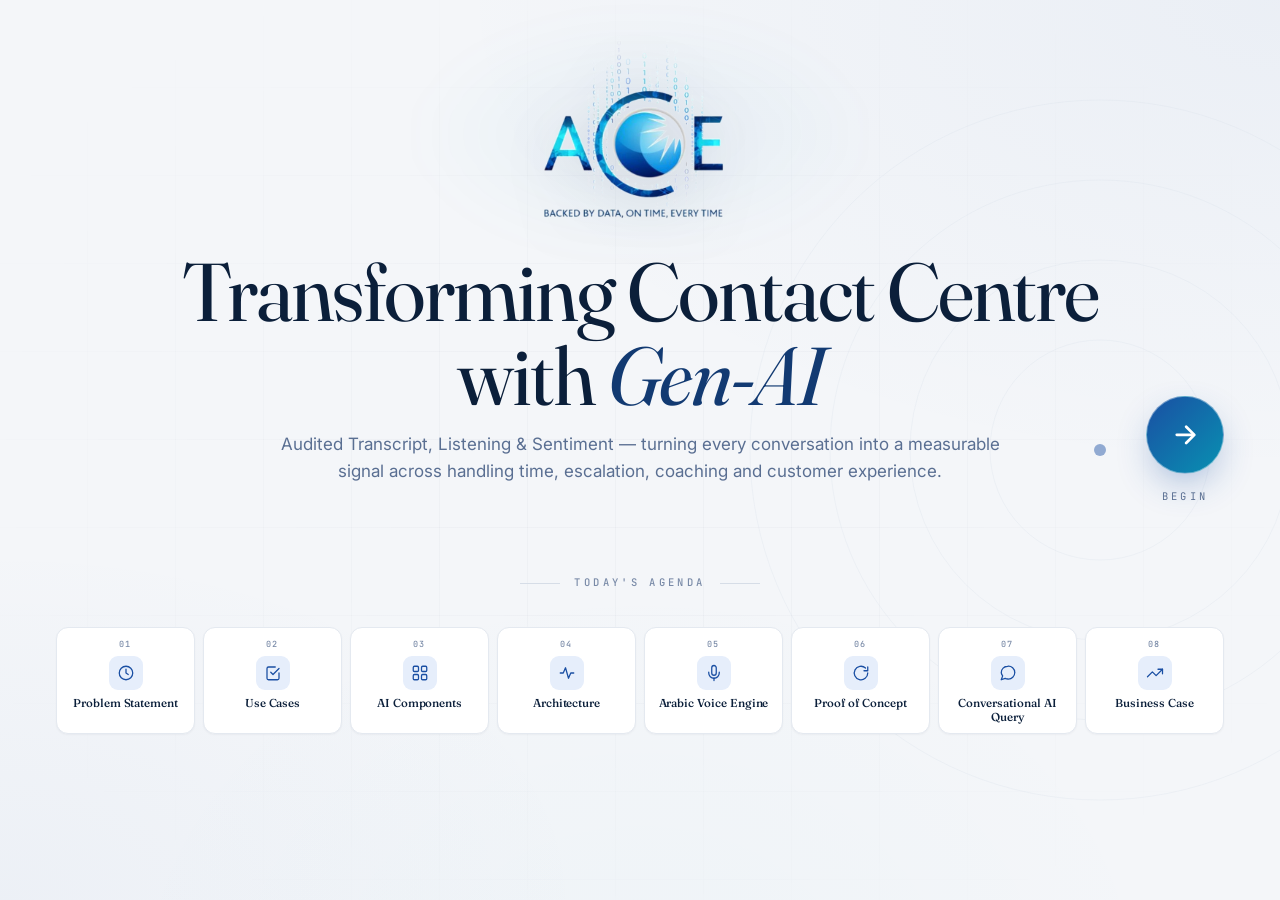
==== commit a6182170: "cosmetic changes" ====
--- a/call_centre_demo_dashboard/index.html
+++ b/call_centre_demo_dashboard/index.html
@@ -455,10 +455,26 @@
   }
   .hero-meta {
     margin-top: 40px;
-    display: flex; align-items: center; gap: 40px;
+    display: grid;
+    grid-template-columns: repeat(5, minmax(0, 1fr));
+    align-items: start;
+    gap: 0;
     padding-top: 30px;
     border-top: 1px solid var(--line);
-    max-width: 760px;
+    max-width: min(1100px, 100%);
+    width: 100%;
+  }
+  .hero-meta .stat {
+    min-width: 0;
+    padding: 0 clamp(6px, 1vw, 14px);
+    display: flex;
+    flex-direction: column;
+    align-items: center;
+    text-align: center;
+    border-left: 1px solid var(--line-strong);
+  }
+  .hero-meta .stat:first-child {
+    border-left: none;
   }
   .hero-meta .stat .num {
     font-family: var(--font-display);
@@ -467,6 +483,9 @@
     color: var(--ink-900);
     letter-spacing: -0.02em;
     line-height: 1;
+    display: inline-flex;
+    align-items: baseline;
+    justify-content: center;
   }
   .hero-meta .stat .num .unit {
     font-family: var(--font-body);
@@ -479,13 +498,15 @@
   .hero-meta .stat .lbl {
     font-family: var(--font-mono);
     font-size: 10px;
-    letter-spacing: 0.18em;
+    letter-spacing: 0.14em;
     color: var(--ink-400);
     text-transform: uppercase;
     margin-top: 10px;
     font-weight: 500;
-  }
-  .hero-meta .divider { width: 1px; height: 36px; background: var(--line-strong); }
+    max-width: 100%;
+    text-wrap: balance;
+    line-height: 1.35;
+  }
 
   .hero-mark {
     position: absolute;
@@ -1158,11 +1179,14 @@
   }
   #opportunity .hero p.sub { font-size: 15.5px; line-height: 1.6; max-width: 740px; }
   #opportunity .hero-mark { width: 220px; height: 220px; opacity: 0.45; }
-  #opportunity .hero-meta { margin-top: 28px; padding-top: 22px; gap: 36px; max-width: 780px; }
+  #opportunity .hero-meta {
+    margin-top: 28px;
+    padding-top: 22px;
+    max-width: min(1100px, 100%);
+  }
   #opportunity .hero-meta .stat .num { font-size: 30px; }
   #opportunity .hero-meta .stat .num .unit { font-size: 14px; margin-left: 5px; }
-  #opportunity .hero-meta .stat .lbl { font-size: 10px; margin-top: 8px; letter-spacing: 0.16em; }
-  #opportunity .hero-meta .divider { height: 32px; }
+  #opportunity .hero-meta .stat .lbl { font-size: 10px; margin-top: 8px; letter-spacing: 0.12em; }
 
   #opportunity .feature-row { margin-bottom: 18px; padding-bottom: 14px; }
   #opportunity .feature-row h2 { font-size: 22px; }
@@ -1675,13 +1699,18 @@
 
   .agent-card {
     position: relative;
-    background: var(--bg-elevated);
+    background:
+      linear-gradient(165deg, rgba(230, 238, 251, 0.55) 0%, var(--bg-elevated) 38%, var(--bg-elevated) 100%);
     border: 1px solid var(--line);
+    border-left: 2px solid rgba(8, 145, 178, 0.45);
     border-radius: 12px;
-    padding: 20px 18px 22px;
+    padding: 16px 18px 22px;
     display: flex; flex-direction: column;
     transition: all 0.3s cubic-bezier(.2,.8,.2,1);
     overflow: hidden;
+    box-shadow:
+      0 1px 0 rgba(255, 255, 255, 0.75) inset,
+      0 12px 32px -22px rgba(11, 31, 58, 0.18);
   }
   .agent-card::before {
     content: ""; position: absolute;
@@ -1692,35 +1721,114 @@
   }
   .agent-card:hover {
     border-color: var(--line-strong);
+    border-left-color: var(--accent-cyan);
     transform: translateY(-2px);
-    box-shadow: var(--shadow-md);
+    box-shadow:
+      0 1px 0 rgba(255, 255, 255, 0.8) inset,
+      0 16px 40px -20px rgba(11, 31, 58, 0.22);
   }
   .agent-card:hover::before { transform: scaleX(1); }
 
-  .agent-icon-wrap {
-    width: 38px; height: 38px; border-radius: 10px;
-    background: linear-gradient(135deg, #E6EEFB 0%, #D7E4F7 100%);
-    border: 1px solid #C7D8EF;
-    display: flex; align-items: center; justify-content: center;
-    margin-bottom: 12px;
-    color: var(--accent-blue);
-    position: relative; flex-shrink: 0;
-    transition: all 0.35s cubic-bezier(.2,.8,.2,1);
-  }
-  .agent-icon-wrap::after {
-    content: ""; position: absolute;
-    bottom: -2px; right: -2px;
-    width: 8px; height: 8px;
-    background: #6DC8FF;
-    border: 1.5px solid var(--bg-elevated);
+  /* “Agent unit” strip — reads as an active runtime, not a static card */
+  .agent-unit-head {
+    display: flex;
+    align-items: center;
+    gap: 10px;
+    margin: 0 0 14px;
+    padding: 7px 10px 8px;
+    border-radius: 8px;
+    background: linear-gradient(100deg, rgba(26, 79, 163, 0.07) 0%, rgba(8, 145, 178, 0.04) 45%, transparent 100%);
+    border: 1px solid rgba(26, 79, 163, 0.1);
+    font-family: var(--font-mono);
+    font-size: 9px;
+    letter-spacing: 0.16em;
+    text-transform: uppercase;
+    color: var(--ink-500);
+  }
+  .agent-unit-pulse {
+    width: 7px;
+    height: 7px;
     border-radius: 50%;
-    box-shadow: 0 0 6px rgba(109, 200, 255, 0.55);
-  }
-  .agent-card:hover .agent-icon-wrap {
-    background: linear-gradient(135deg, var(--accent-blue) 0%, var(--ink-800) 100%);
-    border-color: var(--ink-800); color: #F2F6FC;
-  }
-  .agent-icon-wrap svg { width: 18px; height: 18px; fill: none; stroke: currentColor; stroke-width: 1.6; stroke-linecap: round; stroke-linejoin: round; }
+    background: var(--accent-cyan);
+    flex-shrink: 0;
+    box-shadow: 0 0 0 0 rgba(8, 145, 178, 0.45);
+    animation: agentPulse 2.2s ease-in-out infinite;
+  }
+  .agent-unit-label {
+    color: var(--ink-700);
+    font-weight: 600;
+    letter-spacing: 0.12em;
+  }
+
+  @keyframes agentPulse {
+    0%, 100% {
+      box-shadow: 0 0 0 0 rgba(8, 145, 178, 0.4);
+      opacity: 1;
+    }
+    55% {
+      box-shadow: 0 0 0 7px rgba(8, 145, 178, 0);
+      opacity: 0.88;
+    }
+  }
+  @media (prefers-reduced-motion: reduce) {
+    .agent-unit-pulse { animation: none; box-shadow: 0 0 10px rgba(8, 145, 178, 0.35); }
+    .agent-mascot { animation: none; }
+    .agent-mascot-spin { animation: none; }
+    .agent-mascot-eyes { animation: none; }
+  }
+  .agent-mascot {
+    position: relative;
+    width: 36px;
+    height: 36px;
+    flex-shrink: 0;
+    margin-left: auto;
+    display: flex;
+    align-items: center;
+    justify-content: center;
+    animation: agentMascotBob 2.6s ease-in-out infinite;
+  }
+  .agent-mascot-spin {
+    position: absolute;
+    inset: 0;
+    border-radius: 11px;
+    background: conic-gradient(
+      from 0deg,
+      #0891B2,
+      #6DC8FF,
+      #6366f1,
+      #1A4FA3,
+      #0891B2
+    );
+    animation: agentMascotSpin 5s linear infinite;
+    opacity: 0.92;
+  }
+  .agent-mascot-svg {
+    position: relative;
+    z-index: 1;
+    width: 30px;
+    height: 30px;
+    display: block;
+    border-radius: 8px;
+    background: var(--bg-elevated);
+    box-shadow: 0 0 0 1px rgba(11, 31, 58, 0.07) inset;
+  }
+  .agent-mascot-eyes {
+    transform-origin: 20px 21px;
+    animation: agentMascotBlink 3.8s ease-in-out infinite;
+  }
+  @keyframes agentMascotBob {
+    0%, 100% { transform: translateY(0); }
+    50% { transform: translateY(-2px); }
+  }
+  @keyframes agentMascotSpin {
+    to { transform: rotate(1turn); }
+  }
+  @keyframes agentMascotBlink {
+    0%, 6%, 14%, 100% { transform: scaleY(1); }
+    8%, 12% { transform: scaleY(0.12); }
+  }
+
+
   .agent-meta {
     font-family: var(--font-mono);
     font-size: 9.5px; letter-spacing: 0.22em;
@@ -2070,7 +2178,7 @@
   .lane-store   { left: 67.5%; }
 
   /* ============================================================
-     SECTION 4 · PROOF OF VALUE — HORIZONTAL CAROUSEL
+     SECTION 4 · PROOF OF CONCEPT — HORIZONTAL CAROUSEL
      ============================================================ */
   .pov-hero { margin-bottom: 22px; }
   .pov-hero h1 { font-size: clamp(34px, 4.4vw, 54px); margin-bottom: 14px; }
@@ -3940,6 +4048,22 @@
     .outcomes-grid { grid-template-columns: 1fr; }
     .spotlight { padding: 24px; }
     .spotlight-title { font-size: 26px; }
+    .hero-meta {
+      grid-template-columns: 1fr;
+      row-gap: 0;
+    }
+    .hero-meta .stat {
+      border-left: none;
+      padding: 14px 12px 16px;
+      border-top: 1px solid var(--line-strong);
+    }
+    .hero-meta .stat:first-child {
+      border-top: none;
+      padding-top: 0;
+    }
+    .hero-meta .stat:last-child {
+      padding-bottom: 0;
+    }
   }
 
   /* ============ STAGGER ANIMATIONS ============ */
@@ -4348,7 +4472,11 @@
     margin-bottom: 14px;
     max-width: 1100px;
   }
-  #business .hero h1 .accent { font-style: italic; }
+  #business .hero h1 .accent {
+    font-style: normal;
+    font-weight: 500;
+    color: var(--accent-blue);
+  }
   #business .hero p.sub { font-size: 15.5px; line-height: 1.55; max-width: 920px; }
 
   /* Tabs / control bar — visual twin of .pov-control, scoped to business case */
@@ -5014,7 +5142,7 @@
         <span class="intro-section-icon">
           <svg viewBox="0 0 24 24"><path d="M21 12a9 9 0 1 1-3-6.7"/><path d="M21 4v5h-5"/></svg>
         </span>
-        <span class="intro-section-label">Proof of Value</span>
+        <span class="intro-section-label">Proof of Concept</span>
       </button>
       <button type="button" class="intro-section-card" data-jump="convo" role="listitem">
         <span class="intro-section-num">07</span>
@@ -5083,7 +5211,7 @@
     </li>
     <li class="nav-item" data-target="processing">
       <svg class="icon" viewBox="0 0 24 24"><path d="M21 12a9 9 0 1 1-3-6.7"/><path d="M21 4v5h-5"/></svg>
-      <span class="label">Proof of Value</span>
+      <span class="label">Proof of Concept</span>
     </li>
     <li class="nav-item" data-target="convo">
       <svg class="icon" viewBox="0 0 24 24"><path d="M21 11.5a8.38 8.38 0 0 1-9 8.5 8.5 8.5 0 0 1-3.8-.9L3 21l1.9-5.2A8.38 8.38 0 0 1 3 11.5 8.5 8.5 0 0 1 11.5 3 8.38 8.38 0 0 1 21 11.5z"/></svg>
@@ -5133,17 +5261,18 @@
           <div class="num">88<span class="unit">%</span></div>
           <div class="lbl">Calls from existing customers</div>
         </div>
-        <div class="divider"></div>
         <div class="stat">
-          <div class="num">40<span class="unit">%</span></div>
-          <div class="lbl">Product sales calls</div>
+          <div class="num">61<span class="unit">%</span></div>
+          <div class="lbl">Product issues</div>
         </div>
-        <div class="divider"></div>
         <div class="stat">
-          <div class="num">44<span class="unit">%</span></div>
-          <div class="lbl">Product service / info</div>
+          <div class="num">31<span class="unit">%</span></div>
+          <div class="lbl">Product services</div>
         </div>
-        <div class="divider"></div>
+        <div class="stat">
+          <div class="num">5<span class="unit">%</span></div>
+          <div class="lbl">Product sales</div>
+        </div>
         <div class="stat">
           <div class="num">25<span class="unit">%</span></div>
           <div class="lbl">High-value customers</div>
@@ -5347,27 +5476,84 @@
             <div class="carousel-slide" data-cards="3">
               <div class="agent-grid">
                 <article class="agent-card">
-                  <div class="agent-icon-wrap">
-                    <svg viewBox="0 0 24 24"><circle cx="12" cy="12" r="9"/><path d="M3 12h18M12 3a14 14 0 0 1 0 18M12 3a14 14 0 0 0 0 18"/></svg>
+                  <div class="agent-unit-head" aria-hidden="true">
+                    <span class="agent-unit-pulse"></span>
+                    <span class="agent-unit-label">Autonomous agent</span>
+                    <span class="agent-mascot">
+                      <span class="agent-mascot-spin"></span>
+                      <svg class="agent-mascot-svg" viewBox="0 0 40 40" focusable="false" aria-hidden="true">
+                        <path d="M8 18c0-6 5.5-10 12-10s12 4 12 10" fill="none" stroke="#1A4FA3" stroke-width="2" stroke-linecap="round"/>
+                        <rect x="6" y="16" width="5" height="11" rx="2" fill="#EEF2F7" stroke="#0B1F3A" stroke-width="1.2"/>
+                        <rect x="29" y="16" width="5" height="11" rx="2" fill="#EEF2F7" stroke="#0B1F3A" stroke-width="1.2"/>
+                        <rect x="12" y="14" width="16" height="19" rx="5" fill="#F8FAFC" stroke="#0B1F3A" stroke-width="1.35"/>
+                        <line x1="20" y1="14" x2="20" y2="9.5" stroke="#0B1F3A" stroke-width="1.4" stroke-linecap="round"/>
+                        <circle cx="20" cy="7.5" r="2.2" fill="#0891B2"/>
+                        <g class="agent-mascot-eyes">
+                          <ellipse cx="16" cy="21" rx="2.9" ry="2.1" fill="#1A4FA3"/>
+                          <ellipse cx="24" cy="21" rx="2.9" ry="2.1" fill="#1A4FA3"/>
+                        </g>
+                        <path d="M10.5 25.5c0 2 1.8 3.5 4 3.5h2" fill="none" stroke="#0B1F3A" stroke-width="1.2" stroke-linecap="round"/>
+                        <rect x="15" y="28.5" width="6" height="3" rx="1.4" fill="#1A4FA3"/>
+                      </svg>
+                    </span>
                   </div>
+
                   <div class="agent-meta">A·01 · Audio Layer</div>
                   <h3>Language Detection</h3>
                   <p>Identifies Arabic vs English directly from the audio signal — routes each call to the right transcription model.</p>
                 </article>
 
                 <article class="agent-card">
-                  <div class="agent-icon-wrap">
-                    <svg viewBox="0 0 24 24"><circle cx="8" cy="8" r="3.2"/><circle cx="16" cy="8" r="2.6"/><path d="M3 19v-1a4 4 0 0 1 4-4h2a4 4 0 0 1 4 4v1"/><path d="M14 19v-1a3 3 0 0 1 3-3h1a3 3 0 0 1 3 3v1"/></svg>
+                  <div class="agent-unit-head" aria-hidden="true">
+                    <span class="agent-unit-pulse"></span>
+                    <span class="agent-unit-label">Autonomous agent</span>
+                    <span class="agent-mascot">
+                      <span class="agent-mascot-spin"></span>
+                      <svg class="agent-mascot-svg" viewBox="0 0 40 40" focusable="false" aria-hidden="true">
+                        <path d="M8 18c0-6 5.5-10 12-10s12 4 12 10" fill="none" stroke="#1A4FA3" stroke-width="2" stroke-linecap="round"/>
+                        <rect x="6" y="16" width="5" height="11" rx="2" fill="#EEF2F7" stroke="#0B1F3A" stroke-width="1.2"/>
+                        <rect x="29" y="16" width="5" height="11" rx="2" fill="#EEF2F7" stroke="#0B1F3A" stroke-width="1.2"/>
+                        <rect x="12" y="14" width="16" height="19" rx="5" fill="#F8FAFC" stroke="#0B1F3A" stroke-width="1.35"/>
+                        <line x1="20" y1="14" x2="20" y2="9.5" stroke="#0B1F3A" stroke-width="1.4" stroke-linecap="round"/>
+                        <circle cx="20" cy="7.5" r="2.2" fill="#0891B2"/>
+                        <g class="agent-mascot-eyes">
+                          <ellipse cx="16" cy="21" rx="2.9" ry="2.1" fill="#1A4FA3"/>
+                          <ellipse cx="24" cy="21" rx="2.9" ry="2.1" fill="#1A4FA3"/>
+                        </g>
+                        <path d="M10.5 25.5c0 2 1.8 3.5 4 3.5h2" fill="none" stroke="#0B1F3A" stroke-width="1.2" stroke-linecap="round"/>
+                        <rect x="15" y="28.5" width="6" height="3" rx="1.4" fill="#1A4FA3"/>
+                      </svg>
+                    </span>
                   </div>
+
                   <div class="agent-meta">A·02 · Audio Layer</div>
                   <h3>Speaker Diarization</h3>
                   <p>Distinguishes the customer from the agent turn-by-turn — the foundation for every downstream analysis.</p>
                 </article>
 
                 <article class="agent-card">
-                  <div class="agent-icon-wrap">
-                    <svg viewBox="0 0 24 24"><path d="M4 12h2M8 8v8M12 5v14M16 8v8M20 12h-2"/></svg>
+                  <div class="agent-unit-head" aria-hidden="true">
+                    <span class="agent-unit-pulse"></span>
+                    <span class="agent-unit-label">Autonomous agent</span>
+                    <span class="agent-mascot">
+                      <span class="agent-mascot-spin"></span>
+                      <svg class="agent-mascot-svg" viewBox="0 0 40 40" focusable="false" aria-hidden="true">
+                        <path d="M8 18c0-6 5.5-10 12-10s12 4 12 10" fill="none" stroke="#1A4FA3" stroke-width="2" stroke-linecap="round"/>
+                        <rect x="6" y="16" width="5" height="11" rx="2" fill="#EEF2F7" stroke="#0B1F3A" stroke-width="1.2"/>
+                        <rect x="29" y="16" width="5" height="11" rx="2" fill="#EEF2F7" stroke="#0B1F3A" stroke-width="1.2"/>
+                        <rect x="12" y="14" width="16" height="19" rx="5" fill="#F8FAFC" stroke="#0B1F3A" stroke-width="1.35"/>
+                        <line x1="20" y1="14" x2="20" y2="9.5" stroke="#0B1F3A" stroke-width="1.4" stroke-linecap="round"/>
+                        <circle cx="20" cy="7.5" r="2.2" fill="#0891B2"/>
+                        <g class="agent-mascot-eyes">
+                          <ellipse cx="16" cy="21" rx="2.9" ry="2.1" fill="#1A4FA3"/>
+                          <ellipse cx="24" cy="21" rx="2.9" ry="2.1" fill="#1A4FA3"/>
+                        </g>
+                        <path d="M10.5 25.5c0 2 1.8 3.5 4 3.5h2" fill="none" stroke="#0B1F3A" stroke-width="1.2" stroke-linecap="round"/>
+                        <rect x="15" y="28.5" width="6" height="3" rx="1.4" fill="#1A4FA3"/>
+                      </svg>
+                    </span>
                   </div>
+
                   <div class="agent-meta">A·03 · Audio Layer</div>
                   <h3>Audio Transcription</h3>
                   <p>Whisper-based transcription tuned for the ADIB call mix — Arabic and English, dialect-aware, 80% accuracy on Arabic.</p>
@@ -5379,18 +5565,56 @@
             <div class="carousel-slide" data-cards="3">
               <div class="agent-grid">
                 <article class="agent-card">
-                  <div class="agent-icon-wrap">
-                    <svg viewBox="0 0 24 24"><path d="M14 2H6a2 2 0 0 0-2 2v16a2 2 0 0 0 2 2h12a2 2 0 0 0 2-2V8z"/><path d="M14 2v6h6"/><path d="M8 13h8M8 17h6"/></svg>
+                  <div class="agent-unit-head" aria-hidden="true">
+                    <span class="agent-unit-pulse"></span>
+                    <span class="agent-unit-label">Autonomous agent</span>
+                    <span class="agent-mascot">
+                      <span class="agent-mascot-spin"></span>
+                      <svg class="agent-mascot-svg" viewBox="0 0 40 40" focusable="false" aria-hidden="true">
+                        <path d="M8 18c0-6 5.5-10 12-10s12 4 12 10" fill="none" stroke="#1A4FA3" stroke-width="2" stroke-linecap="round"/>
+                        <rect x="6" y="16" width="5" height="11" rx="2" fill="#EEF2F7" stroke="#0B1F3A" stroke-width="1.2"/>
+                        <rect x="29" y="16" width="5" height="11" rx="2" fill="#EEF2F7" stroke="#0B1F3A" stroke-width="1.2"/>
+                        <rect x="12" y="14" width="16" height="19" rx="5" fill="#F8FAFC" stroke="#0B1F3A" stroke-width="1.35"/>
+                        <line x1="20" y1="14" x2="20" y2="9.5" stroke="#0B1F3A" stroke-width="1.4" stroke-linecap="round"/>
+                        <circle cx="20" cy="7.5" r="2.2" fill="#0891B2"/>
+                        <g class="agent-mascot-eyes">
+                          <ellipse cx="16" cy="21" rx="2.9" ry="2.1" fill="#1A4FA3"/>
+                          <ellipse cx="24" cy="21" rx="2.9" ry="2.1" fill="#1A4FA3"/>
+                        </g>
+                        <path d="M10.5 25.5c0 2 1.8 3.5 4 3.5h2" fill="none" stroke="#0B1F3A" stroke-width="1.2" stroke-linecap="round"/>
+                        <rect x="15" y="28.5" width="6" height="3" rx="1.4" fill="#1A4FA3"/>
+                      </svg>
+                    </span>
                   </div>
+
                   <div class="agent-meta">A·04 · Comprehension</div>
                   <h3>Call Summary</h3>
                   <p>Concise call narratives ready for case files, supervisor review, and search across the full corpus.</p>
                 </article>
 
                 <article class="agent-card">
-                  <div class="agent-icon-wrap">
-                    <svg viewBox="0 0 24 24"><polygon points="12 2 14.5 8.5 21 9.3 16.2 13.8 17.5 20 12 16.8 6.5 20 7.8 13.8 3 9.3 9.5 8.5 12 2"/></svg>
+                  <div class="agent-unit-head" aria-hidden="true">
+                    <span class="agent-unit-pulse"></span>
+                    <span class="agent-unit-label">Autonomous agent</span>
+                    <span class="agent-mascot">
+                      <span class="agent-mascot-spin"></span>
+                      <svg class="agent-mascot-svg" viewBox="0 0 40 40" focusable="false" aria-hidden="true">
+                        <path d="M8 18c0-6 5.5-10 12-10s12 4 12 10" fill="none" stroke="#1A4FA3" stroke-width="2" stroke-linecap="round"/>
+                        <rect x="6" y="16" width="5" height="11" rx="2" fill="#EEF2F7" stroke="#0B1F3A" stroke-width="1.2"/>
+                        <rect x="29" y="16" width="5" height="11" rx="2" fill="#EEF2F7" stroke="#0B1F3A" stroke-width="1.2"/>
+                        <rect x="12" y="14" width="16" height="19" rx="5" fill="#F8FAFC" stroke="#0B1F3A" stroke-width="1.35"/>
+                        <line x1="20" y1="14" x2="20" y2="9.5" stroke="#0B1F3A" stroke-width="1.4" stroke-linecap="round"/>
+                        <circle cx="20" cy="7.5" r="2.2" fill="#0891B2"/>
+                        <g class="agent-mascot-eyes">
+                          <ellipse cx="16" cy="21" rx="2.9" ry="2.1" fill="#1A4FA3"/>
+                          <ellipse cx="24" cy="21" rx="2.9" ry="2.1" fill="#1A4FA3"/>
+                        </g>
+                        <path d="M10.5 25.5c0 2 1.8 3.5 4 3.5h2" fill="none" stroke="#0B1F3A" stroke-width="1.2" stroke-linecap="round"/>
+                        <rect x="15" y="28.5" width="6" height="3" rx="1.4" fill="#1A4FA3"/>
+                      </svg>
+                    </span>
                   </div>
+
                   <div class="agent-meta">A·05 · Comprehension</div>
                   <h3>Key Insights</h3>
                   <p>Structured extraction from every conversation — what the customer shared, what the agent shared, the product discussed.</p>
@@ -5398,9 +5622,28 @@
                 </article>
 
                 <article class="agent-card">
-                  <div class="agent-icon-wrap">
-                    <svg viewBox="0 0 24 24"><path d="M3 12h3l2-5 4 10 2-5 2 3h5"/></svg>
+                  <div class="agent-unit-head" aria-hidden="true">
+                    <span class="agent-unit-pulse"></span>
+                    <span class="agent-unit-label">Autonomous agent</span>
+                    <span class="agent-mascot">
+                      <span class="agent-mascot-spin"></span>
+                      <svg class="agent-mascot-svg" viewBox="0 0 40 40" focusable="false" aria-hidden="true">
+                        <path d="M8 18c0-6 5.5-10 12-10s12 4 12 10" fill="none" stroke="#1A4FA3" stroke-width="2" stroke-linecap="round"/>
+                        <rect x="6" y="16" width="5" height="11" rx="2" fill="#EEF2F7" stroke="#0B1F3A" stroke-width="1.2"/>
+                        <rect x="29" y="16" width="5" height="11" rx="2" fill="#EEF2F7" stroke="#0B1F3A" stroke-width="1.2"/>
+                        <rect x="12" y="14" width="16" height="19" rx="5" fill="#F8FAFC" stroke="#0B1F3A" stroke-width="1.35"/>
+                        <line x1="20" y1="14" x2="20" y2="9.5" stroke="#0B1F3A" stroke-width="1.4" stroke-linecap="round"/>
+                        <circle cx="20" cy="7.5" r="2.2" fill="#0891B2"/>
+                        <g class="agent-mascot-eyes">
+                          <ellipse cx="16" cy="21" rx="2.9" ry="2.1" fill="#1A4FA3"/>
+                          <ellipse cx="24" cy="21" rx="2.9" ry="2.1" fill="#1A4FA3"/>
+                        </g>
+                        <path d="M10.5 25.5c0 2 1.8 3.5 4 3.5h2" fill="none" stroke="#0B1F3A" stroke-width="1.2" stroke-linecap="round"/>
+                        <rect x="15" y="28.5" width="6" height="3" rx="1.4" fill="#1A4FA3"/>
+                      </svg>
+                    </span>
                   </div>
+
                   <div class="agent-meta">A·06 · Comprehension</div>
                   <h3>Sentiment Identification</h3>
                   <p>Turn-by-turn emotional trajectory for customer and agent from the transcript — surfaces escalation risk.</p>
@@ -5412,9 +5655,28 @@
             <div class="carousel-slide" data-cards="2">
               <div class="agent-grid">
                 <article class="agent-card">
-                  <div class="agent-icon-wrap">
-                    <svg viewBox="0 0 24 24"><path d="M12 2l2.9 6.1 6.6.9-4.8 4.7 1.2 6.6L12 17.3 6.1 20.3l1.2-6.6L2.5 9l6.6-.9L12 2z"/></svg>
+                  <div class="agent-unit-head" aria-hidden="true">
+                    <span class="agent-unit-pulse"></span>
+                    <span class="agent-unit-label">Autonomous agent</span>
+                    <span class="agent-mascot">
+                      <span class="agent-mascot-spin"></span>
+                      <svg class="agent-mascot-svg" viewBox="0 0 40 40" focusable="false" aria-hidden="true">
+                        <path d="M8 18c0-6 5.5-10 12-10s12 4 12 10" fill="none" stroke="#1A4FA3" stroke-width="2" stroke-linecap="round"/>
+                        <rect x="6" y="16" width="5" height="11" rx="2" fill="#EEF2F7" stroke="#0B1F3A" stroke-width="1.2"/>
+                        <rect x="29" y="16" width="5" height="11" rx="2" fill="#EEF2F7" stroke="#0B1F3A" stroke-width="1.2"/>
+                        <rect x="12" y="14" width="16" height="19" rx="5" fill="#F8FAFC" stroke="#0B1F3A" stroke-width="1.35"/>
+                        <line x1="20" y1="14" x2="20" y2="9.5" stroke="#0B1F3A" stroke-width="1.4" stroke-linecap="round"/>
+                        <circle cx="20" cy="7.5" r="2.2" fill="#0891B2"/>
+                        <g class="agent-mascot-eyes">
+                          <ellipse cx="16" cy="21" rx="2.9" ry="2.1" fill="#1A4FA3"/>
+                          <ellipse cx="24" cy="21" rx="2.9" ry="2.1" fill="#1A4FA3"/>
+                        </g>
+                        <path d="M10.5 25.5c0 2 1.8 3.5 4 3.5h2" fill="none" stroke="#0B1F3A" stroke-width="1.2" stroke-linecap="round"/>
+                        <rect x="15" y="28.5" width="6" height="3" rx="1.4" fill="#1A4FA3"/>
+                      </svg>
+                    </span>
                   </div>
+
                   <div class="agent-meta">A·07 · Evaluation Layer</div>
                   <h3>Agent Interaction Scoring</h3>
                   <p>Rates every conversation on a 1-to-5 scale using the transcript — covering tone, resolution, compliance, and clarity. Feeds the agent leaderboard.</p>
@@ -5422,9 +5684,28 @@
                 </article>
 
                 <article class="agent-card">
-                  <div class="agent-icon-wrap">
-                    <svg viewBox="0 0 24 24"><rect x="6" y="4" width="4" height="16" rx="1"/><rect x="14" y="4" width="4" height="16" rx="1"/></svg>
+                  <div class="agent-unit-head" aria-hidden="true">
+                    <span class="agent-unit-pulse"></span>
+                    <span class="agent-unit-label">Autonomous agent</span>
+                    <span class="agent-mascot">
+                      <span class="agent-mascot-spin"></span>
+                      <svg class="agent-mascot-svg" viewBox="0 0 40 40" focusable="false" aria-hidden="true">
+                        <path d="M8 18c0-6 5.5-10 12-10s12 4 12 10" fill="none" stroke="#1A4FA3" stroke-width="2" stroke-linecap="round"/>
+                        <rect x="6" y="16" width="5" height="11" rx="2" fill="#EEF2F7" stroke="#0B1F3A" stroke-width="1.2"/>
+                        <rect x="29" y="16" width="5" height="11" rx="2" fill="#EEF2F7" stroke="#0B1F3A" stroke-width="1.2"/>
+                        <rect x="12" y="14" width="16" height="19" rx="5" fill="#F8FAFC" stroke="#0B1F3A" stroke-width="1.35"/>
+                        <line x1="20" y1="14" x2="20" y2="9.5" stroke="#0B1F3A" stroke-width="1.4" stroke-linecap="round"/>
+                        <circle cx="20" cy="7.5" r="2.2" fill="#0891B2"/>
+                        <g class="agent-mascot-eyes">
+                          <ellipse cx="16" cy="21" rx="2.9" ry="2.1" fill="#1A4FA3"/>
+                          <ellipse cx="24" cy="21" rx="2.9" ry="2.1" fill="#1A4FA3"/>
+                        </g>
+                        <path d="M10.5 25.5c0 2 1.8 3.5 4 3.5h2" fill="none" stroke="#0B1F3A" stroke-width="1.2" stroke-linecap="round"/>
+                        <rect x="15" y="28.5" width="6" height="3" rx="1.4" fill="#1A4FA3"/>
+                      </svg>
+                    </span>
                   </div>
+
                   <div class="agent-meta">A·08 · Evaluation Layer</div>
                   <h3>Idle Time Analytics</h3>
                   <p>Detects every non-speech segment longer than 8 seconds — counts occurrences across the call and summarises the likely reason for each pause.</p>
@@ -5462,7 +5743,7 @@
   <section class="section" id="architecture">
     <div class="hero">
       <div class="eyebrow">Solution Architecture · 04</div>
-      <h1>From recorded call to <span class="accent">manager dashboard.</span></h1>
+      <h1>From recorded call to <span class="accent">Intelligence Console (CC Dashboard).</span></h1>
       <p class="sub">A multi-agent AI pipeline — language routing, bilingual transcription, parallel data streams feeding five downstream agents that enrich every call.</p>
     </div>
 
@@ -5679,7 +5960,7 @@
         <div class="l">Calls in Arabic</div>
       </div>
       <div class="ar-stat">
-        <div class="v">50<span class="v-trail">→ 80%</span></div>
+        <div class="v">50%<span class="v-trail">→ 80%</span></div>
         <div class="l">Accuracy uplift</div>
       </div>
       <div class="ar-stat">
@@ -5791,11 +6072,11 @@
     </div>
   </section>
 
-  <!-- ============== SECTION 4: PROOF OF VALUE (CAROUSEL) ============== -->
+  <!-- ============== SECTION 4: PROOF OF CONCEPT (CAROUSEL) ============== -->
   <section class="section" id="processing">
     <div class="hero pov-hero">
-      <div class="eyebrow">Proof of Value · 05</div>
-      <h1>9,904 calls in. <span class="accent">8,601 enriched.</span></h1>
+      <div class="eyebrow">Proof of Concept · 05</div>
+      <h1>9,904 calls in. <span class="accent">8,601 Processed through AI.</span></h1>
       <p class="sub">A full study on approximately one day's volume — randomly selected from June through August. 87% of calls were successfully processed end-to-end; 13% were intentionally skipped under content filters, or for low-context audio.</p>
     </div>
 
@@ -5984,49 +6265,6 @@
             <div class="cat-acc-stat">
               <div class="cat-acc-num">94<span>%</span></div>
               <div class="cat-acc-lbl">AI Accuracy</div>
-            </div>
-          </div>
-
-          <!-- Executive AI Summary -->
-          <div class="cat-exec">
-            <div class="cat-exec-left">
-              <div class="cat-exec-icon">
-                <svg viewBox="0 0 24 24"><path d="M3 17l6-6 4 4 8-8"/><path d="M21 7h-5"/><path d="M21 7v5"/></svg>
-              </div>
-              <div class="cat-exec-text">
-                <h4>Executive AI Summary</h4>
-                <p>AI identified <strong>418 potential sales opportunities</strong>, classified <strong>5,247 operational issue calls</strong>, and reduced manual call review dependency by <strong>82%</strong> across the contact centre.</p>
-              </div>
-            </div>
-            <div class="cat-exec-stats">
-              <div class="ces" style="--c:#2F8B5A; --cs:#E4F1EA;">
-                <div class="ces-icon"><svg viewBox="0 0 24 24"><path d="M20 6 9 17l-5-5"/></svg></div>
-                <div class="ces-text">
-                  <div class="ces-num">94%</div>
-                  <div class="ces-lbl">AI Accuracy</div>
-                </div>
-              </div>
-              <div class="ces" style="--c:#1A4FA3; --cs:#E6EEFB;">
-                <div class="ces-icon"><svg viewBox="0 0 24 24"><path d="M22 16.92v3a2 2 0 0 1-2.18 2 19.79 19.79 0 0 1-8.63-3.07 19.5 19.5 0 0 1-6-6 19.79 19.79 0 0 1-3.07-8.67A2 2 0 0 1 4.11 2h3a2 2 0 0 1 2 1.72c.13.96.37 1.9.72 2.81a2 2 0 0 1-.45 2.11L8.09 9.91a16 16 0 0 0 6 6l1.27-1.27a2 2 0 0 1 2.11-.45c.91.35 1.85.59 2.81.72A2 2 0 0 1 22 16.92z"/></svg></div>
-                <div class="ces-text">
-                  <div class="ces-num">8,601</div>
-                  <div class="ces-lbl">Calls / Day</div>
-                </div>
-              </div>
-              <div class="ces" style="--c:#B08D3E; --cs:#F5EFE0;">
-                <div class="ces-icon"><svg viewBox="0 0 24 24"><path d="M12 1v22M17 5H9.5a3.5 3.5 0 0 0 0 7h5a3.5 3.5 0 0 1 0 7H6"/></svg></div>
-                <div class="ces-text">
-                  <div class="ces-num">AED 7.9M</div>
-                  <div class="ces-lbl">Revenue Opportunity</div>
-                </div>
-              </div>
-              <div class="ces" style="--c:#C2553F; --cs:#FBEEEA;">
-                <div class="ces-icon"><svg viewBox="0 0 24 24"><path d="M12 9v4M12 17h.01M10.29 3.86 1.82 18a2 2 0 0 0 1.71 3h16.94a2 2 0 0 0 1.71-3L13.71 3.86a2 2 0 0 0-3.42 0z"/></svg></div>
-                <div class="ces-text">
-                  <div class="ces-num">148</div>
-                  <div class="ces-lbl">Recurring Issues</div>
-                </div>
-              </div>
             </div>
           </div>
 
@@ -6535,7 +6773,7 @@
         <polyline points="180 100 200 100 200 120" stroke="#1A4FA3" stroke-width="1.5" fill="none" stroke-linecap="round" stroke-linejoin="round"/>
       </svg>
       <div class="eyebrow">Business Case · 07</div>
-      <h1>AED 7.9M opportunity. AED 900K to build. <span class="accent">3.7X return over three years.</span></h1>
+      <h1>Revenue Opportunity of AED 7.9M p.a.<br/><span class="accent">ROI of 3.7x over 3 years</span></h1>
       <p class="sub">A grounded business case for ATLAS — built on a real audit of <strong>418 enquiry calls</strong> across Personal Finance, Cards, Home Finance, and Auto Finance. Conservative by design: counts only first-year revenue per converted sale.</p>
     </div>
 
@@ -7191,7 +7429,7 @@
     });
   })();
 
-  // ============ PROOF OF VALUE · HORIZONTAL CAROUSEL ============
+  // ============ PROOF OF CONCEPT · HORIZONTAL CAROUSEL ============
   (function () {
     const track = document.getElementById('povTrack');
     if (!track) return;
